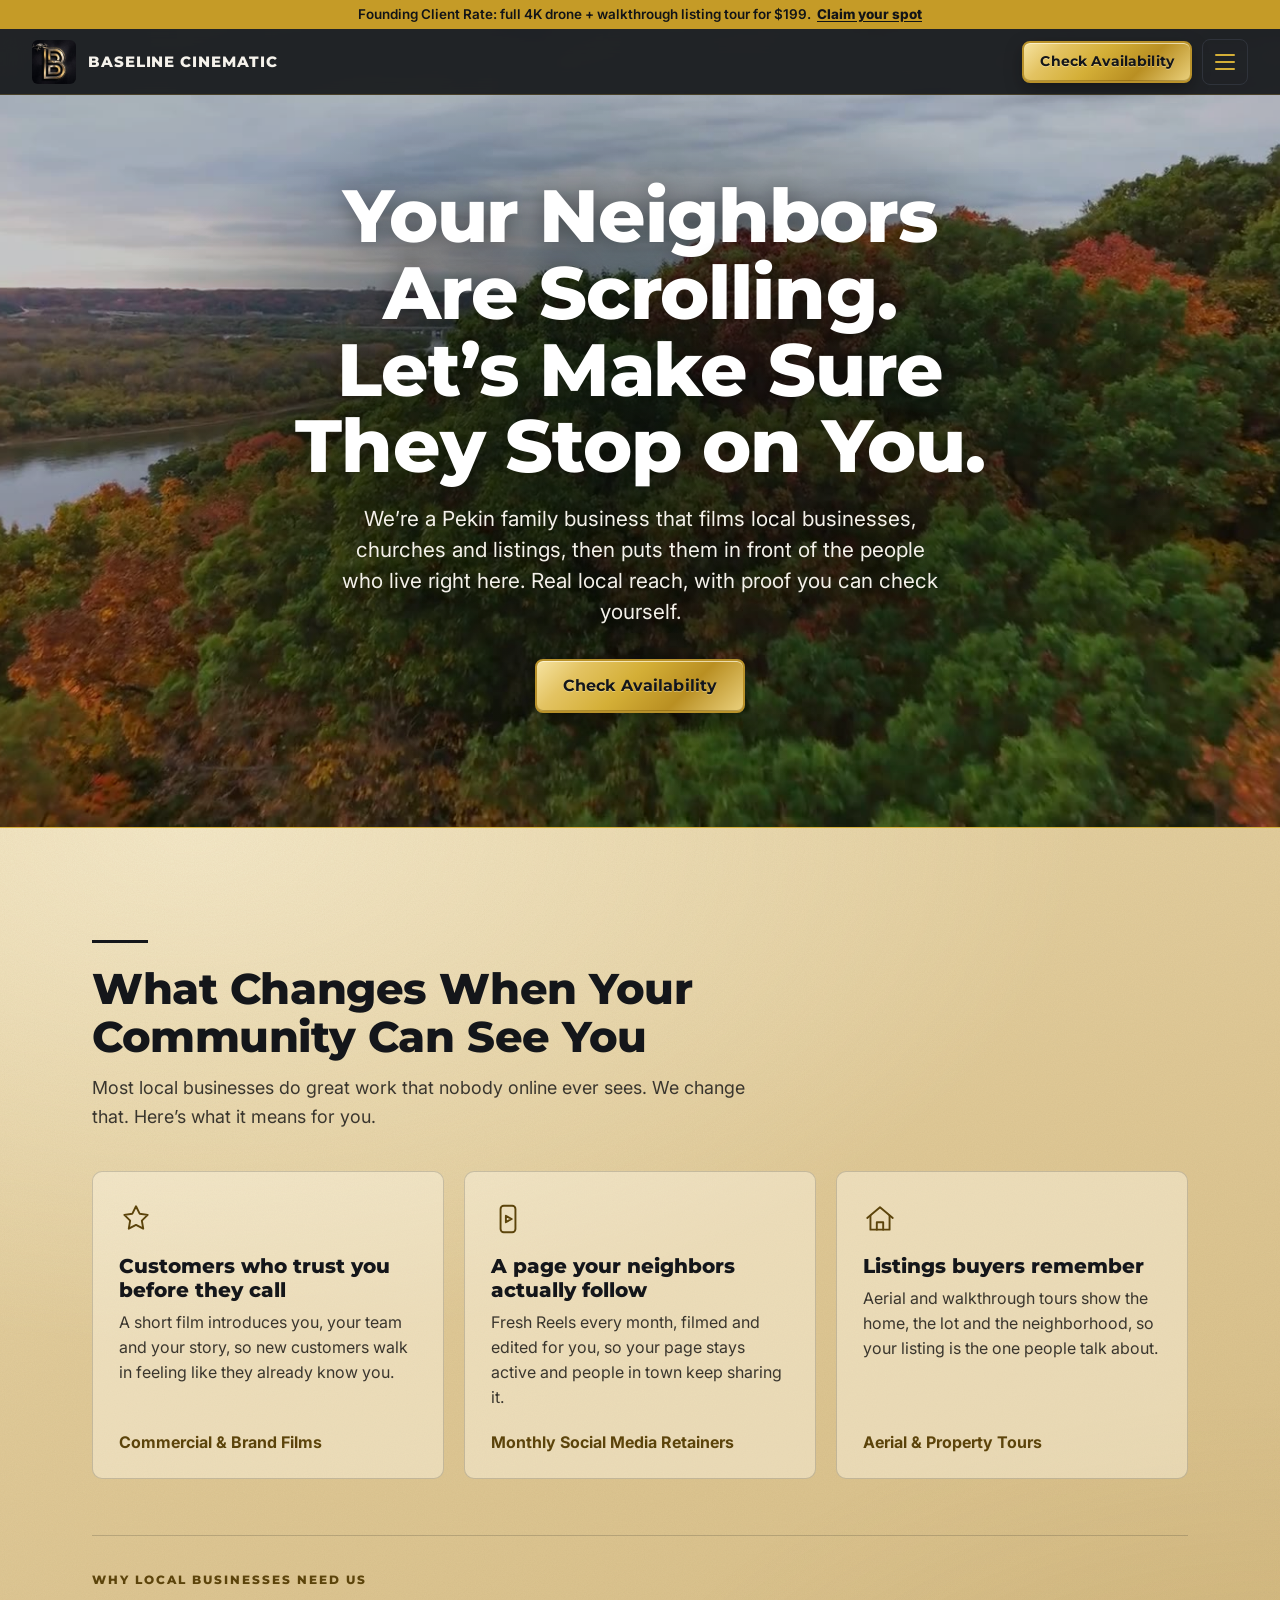
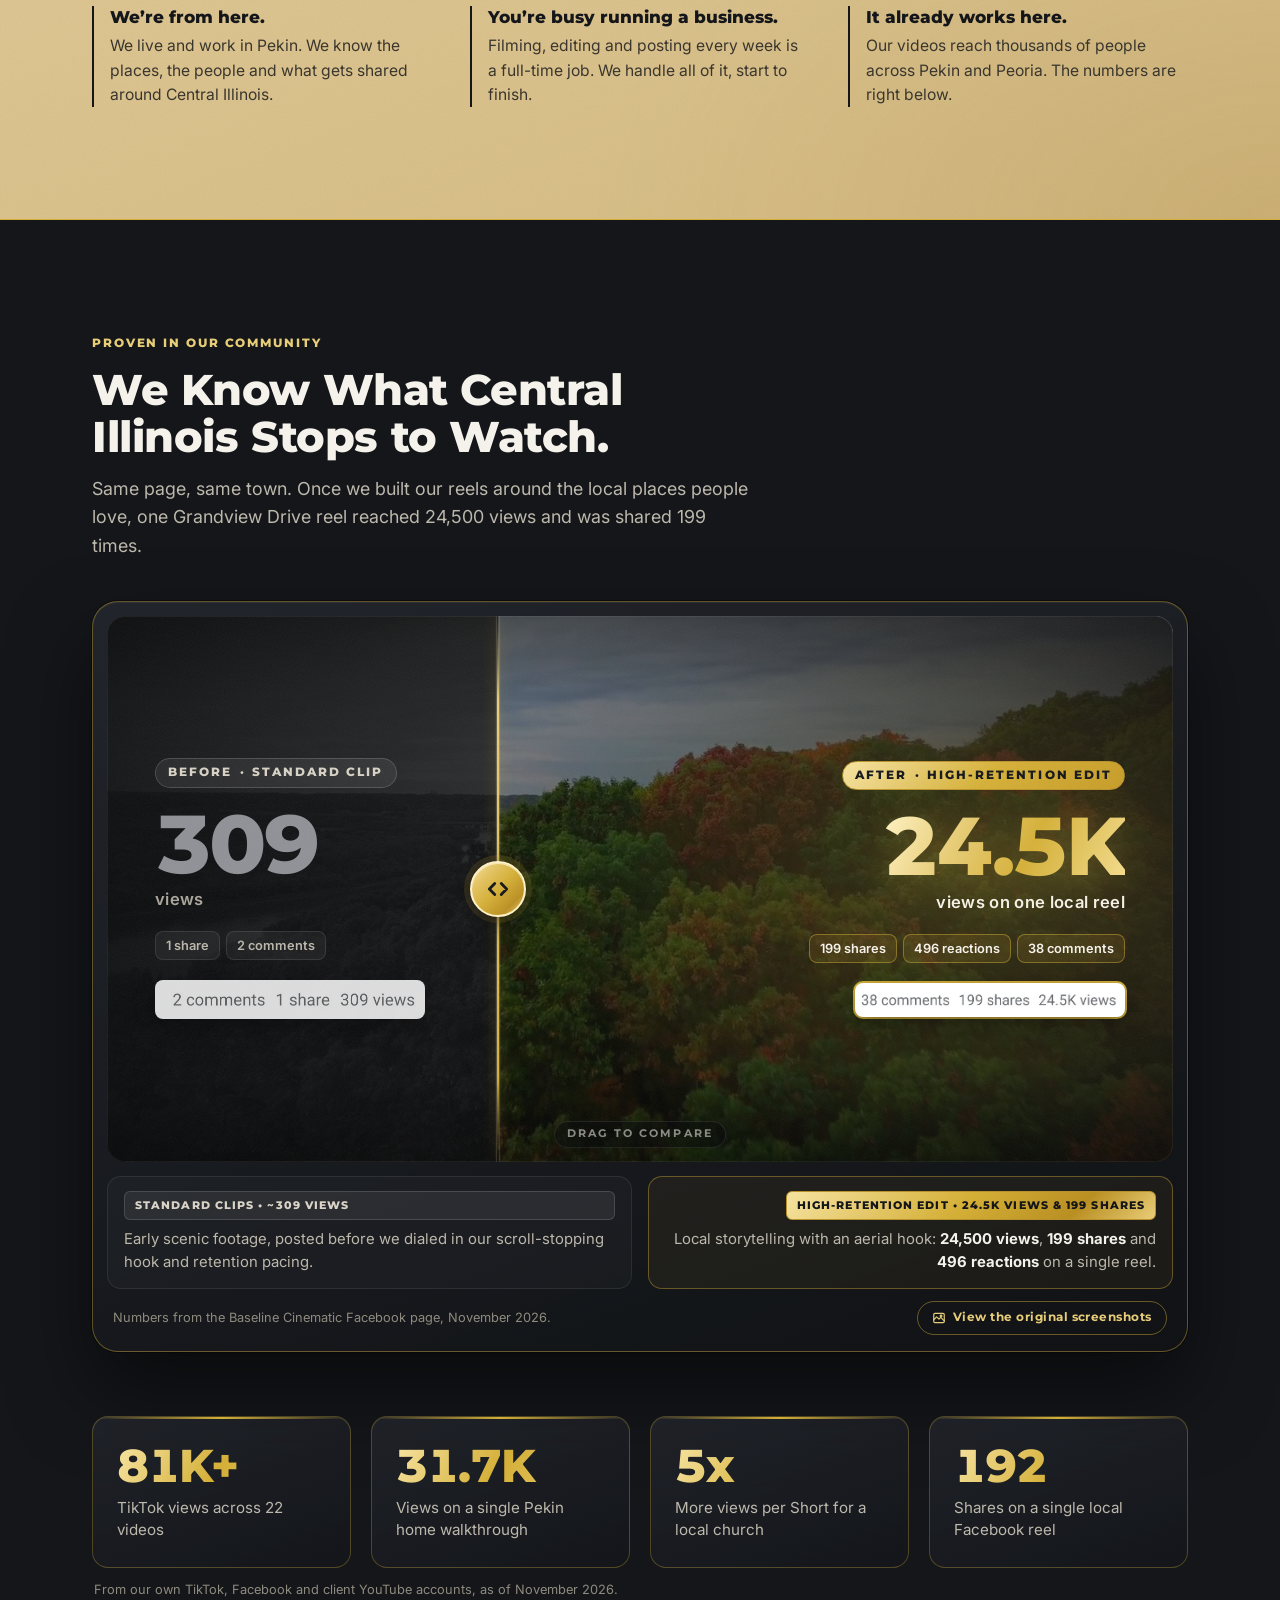
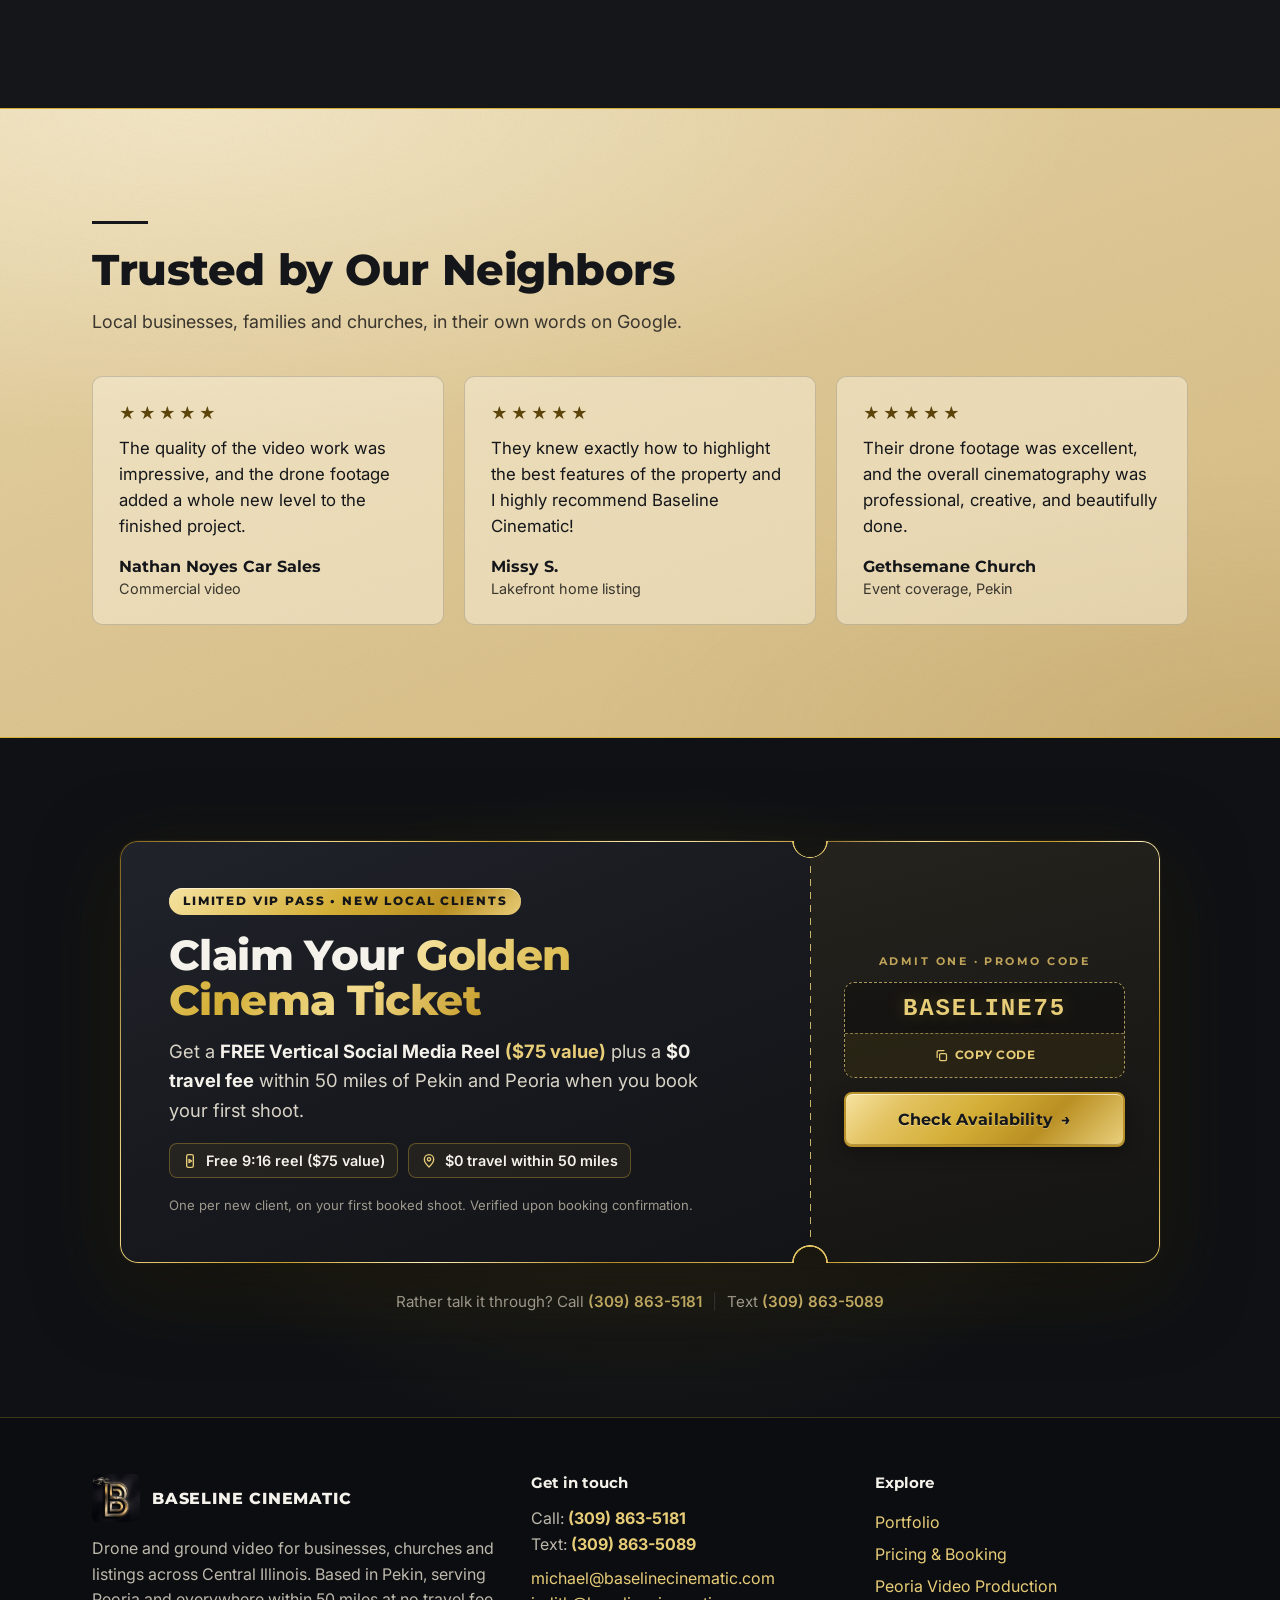
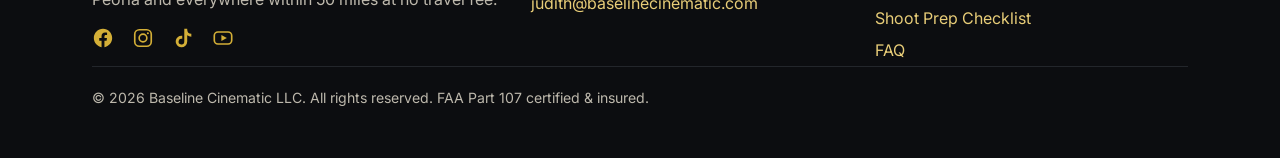
==== index.html @ 83e1f5cb "Homepage copy: community-first, benefit-led - Hero: "Your Neighbors Are Scrolling. Let's Make Sure T" ====
<!DOCTYPE html>
<html lang="en">
<head>
    <script async src="https://www.googletagmanager.com/gtag/js?id=G-1135RW1V01"></script>
    <script>
      window.dataLayer = window.dataLayer || [];
      function gtag(){dataLayer.push(arguments);}
      gtag('js', new Date());
      gtag('config', 'G-1135RW1V01');
    </script>

    <meta charset="UTF-8">
    <meta name="viewport" content="width=device-width, initial-scale=1.0">
    <title>Baseline Cinematic | Real Estate & Commercial Video in Peoria, IL</title>

    <meta name="description" content="A Pekin family-owned video company helping Central Illinois businesses, churches and realtors get seen by their own community: drone and ground video, monthly Reels and listing tours.">
    <meta name="author" content="Michael Cunningham">
    <meta name="robots" content="index, follow">
    <link rel="canonical" href="https://www.baselinecinematic.com/">

    <link rel="icon" href="favicon-gold.png" type="image/png">
    <link rel="apple-touch-icon" href="apple-touch-icon.png">

    <meta property="og:title" content="Baseline Cinematic | Real Estate & Commercial Video in Peoria, IL">
    <meta property="og:description" content="Drone and ground video for real estate listings and local businesses across Central Illinois. Listing videos from $199, delivered in 1–2 business days.">
    <meta property="og:image" content="https://www.baselinecinematic.com/share-preview.jpg">
    <meta property="og:url" content="https://www.baselinecinematic.com/">
    <meta property="og:type" content="website">

    <!-- Shared site content & launch-promo switch: values live in site-data.js,
         so changing a price, delivery time, or the promo end date only needs
         one edit there instead of touching every page. -->
    <script src="site-data.js"></script>
    <script src="promo-check.js"></script>
    <meta name="twitter:card" content="summary_large_image">

    <link rel="preconnect" href="https://fonts.googleapis.com">
    <link rel="preconnect" href="https://fonts.gstatic.com" crossorigin>
    <link href="https://fonts.googleapis.com/css2?family=Inter:wght@400;500;600;700&family=Montserrat:wght@700;800&display=swap" rel="stylesheet">

    <script type="application/ld+json">
    {
      "@context": "https://schema.org",
      "@type": [
        "ProfessionalService",
        "LocalBusiness"
      ],
      "@id": "https://www.baselinecinematic.com/#business",
      "name": "Baseline Cinematic",
      "legalName": "Baseline Cinematic LLC",
      "url": "https://www.baselinecinematic.com/",
      "mainEntityOfPage": "https://www.baselinecinematic.com/",
      "logo": "https://www.baselinecinematic.com/apple-touch-icon.png",
      "image": "https://www.baselinecinematic.com/share-preview.jpg",
      "description": "Commercial video production, real estate videography, FAA Part 107 drone cinematography, and social media content from Pekin, IL, serving Peoria, East Peoria, Morton, Washington and Tazewell County.",
      "telephone": "+1-309-863-5181",
      "email": "michael@baselinecinematic.com",
      "priceRange": "$$",
      "founder": [
        {
          "@type": "Person",
          "name": "Michael Cunningham",
          "jobTitle": "Owner"
        },
        {
          "@type": "Person",
          "name": "Judith Cunningham",
          "jobTitle": "Owner"
        }
      ],
      "address": {
        "@type": "PostalAddress",
        "addressLocality": "Pekin",
        "addressRegion": "IL",
        "addressCountry": "US"
      },
      "geo": {
        "@type": "GeoCoordinates",
        "latitude": 40.5675,
        "longitude": -89.6407
      },
      "areaServed": [
        {
          "@type": "City",
          "name": "Pekin, IL"
        },
        {
          "@type": "City",
          "name": "Peoria, IL"
        },
        {
          "@type": "City",
          "name": "East Peoria, IL"
        },
        {
          "@type": "City",
          "name": "Morton, IL"
        },
        {
          "@type": "City",
          "name": "Washington, IL"
        },
        {
          "@type": "AdministrativeArea",
          "name": "Tazewell County, IL"
        },
        {
          "@type": "GeoCircle",
          "geoMidpoint": {
            "@type": "GeoCoordinates",
            "latitude": 40.5675,
            "longitude": -89.6407
          },
          "geoRadius": "80467"
        }
      ],
      "contactPoint": [
        {
          "@type": "ContactPoint",
          "contactType": "customer service",
          "telephone": "+1-309-863-5181",
          "areaServed": "US-IL",
          "availableLanguage": "English",
          "description": "Phone calls"
        },
        {
          "@type": "ContactPoint",
          "contactType": "text messages (SMS)",
          "telephone": "+1-309-863-5089",
          "areaServed": "US-IL",
          "availableLanguage": "English",
          "description": "Texting line for quotes and shoot-day questions. Text only."
        }
      ],
      "knowsAbout": [
        "Commercial Video Production",
        "Real Estate Videography",
        "Brand Films",
        "Social Media Reels",
        "Event Videography",
        "FAA Part 107 Drone Cinematography",
        "Color Grading"
      ],
      "hasOfferCatalog": {
        "@type": "OfferCatalog",
        "name": "Video production services",
        "itemListElement": [
          {
            "@type": "Offer",
            "itemOffered": {
              "@type": "Service",
              "name": "Cinematic Property Tour"
            },
            "price": "399",
            "priceCurrency": "USD"
          },
          {
            "@type": "Offer",
            "itemOffered": {
              "@type": "Service",
              "name": "Aerial-Only Showcase"
            },
            "price": "199",
            "priceCurrency": "USD"
          },
          {
            "@type": "Offer",
            "itemOffered": {
              "@type": "Service",
              "name": "Brand Profile Film"
            },
            "priceSpecification": {
              "@type": "PriceSpecification",
              "minPrice": "850",
              "priceCurrency": "USD"
            }
          },
          {
            "@type": "Offer",
            "itemOffered": {
              "@type": "Service",
              "name": "Multi-Scene Commercial Campaign"
            },
            "priceSpecification": {
              "@type": "PriceSpecification",
              "minPrice": "1500",
              "priceCurrency": "USD"
            }
          },
          {
            "@type": "Offer",
            "itemOffered": {
              "@type": "Service",
              "name": "Event Highlight Film"
            },
            "priceSpecification": {
              "@type": "PriceSpecification",
              "minPrice": "650",
              "priceCurrency": "USD"
            }
          },
          {
            "@type": "Offer",
            "itemOffered": {
              "@type": "Service",
              "name": "Monthly Social Media Retainer"
            },
            "priceSpecification": {
              "@type": "UnitPriceSpecification",
              "minPrice": "299",
              "priceCurrency": "USD",
              "unitText": "MONTH"
            }
          }
        ]
      },
      "review": [
        {
          "@type": "Review",
          "author": {
            "@type": "Organization",
            "name": "Nathan Noyes Car Sales"
          },
          "reviewRating": {
            "@type": "Rating",
            "ratingValue": "5",
            "bestRating": "5"
          },
          "reviewBody": "We had a fantastic experience with Baseline Cinematic. The quality of the video work was impressive, and the drone footage added a whole new level to the finished project. Everything looked polished, smooth, and professionally produced. You can tell they care about the details and take pride in their work. The final result exceeded expectations, and I would absolutely recommend them to anyone needing high-quality videography or aerial footage.",
          "publisher": {
            "@type": "Organization",
            "name": "Google"
          }
        },
        {
          "@type": "Review",
          "author": {
            "@type": "Person",
            "name": "Missy S."
          },
          "reviewRating": {
            "@type": "Rating",
            "ratingValue": "5",
            "bestRating": "5"
          },
          "reviewBody": "These folks know how it’s done! They made a gorgeous video of my property, including my home and the lake that it sits on when I put it up for sale. They knew exactly how to highlight the best features of the property and I highly recommend Baseline Cinematic!",
          "publisher": {
            "@type": "Organization",
            "name": "Google"
          }
        },
        {
          "@type": "Review",
          "author": {
            "@type": "Organization",
            "name": "Gethsemane Church"
          },
          "reviewRating": {
            "@type": "Rating",
            "ratingValue": "5",
            "bestRating": "5"
          },
          "reviewBody": "Baseline Cinematic did an outstanding job for us! Their drone footage was excellent, and the overall cinematography was professional, creative, and beautifully done. They have a great eye for capturing the right angles and moments, and the finished video work really stood out. We were very impressed with the quality of their work and would gladly recommend Baseline Cinematic to anyone looking for professional video, drone footage, or cinematic production. Great work from start to finish!",
          "publisher": {
            "@type": "Organization",
            "name": "Google"
          }
        }
      ],
      "sameAs": [
        "https://www.facebook.com/profile.php?id=61591572504349",
        "https://www.instagram.com/baselinecinematic",
        "https://www.tiktok.com/@baseline.cinemati",
        "https://www.youtube.com/@BaselineCinematic"
      ]
    }
    </script>
    <link rel="stylesheet" href="site-v2.css">
    <style>
        html { scroll-behavior: smooth; }
        body { margin: 0; background: #121417; color: #f3f0e8; font-family: 'Inter', system-ui, sans-serif; -webkit-font-smoothing: antialiased; }
        *, *::before, *::after { box-sizing: border-box; }
        img { max-width: 100%; }
        #contact { scroll-margin-top: calc(var(--nav-h) - 10px); }
        @media (prefers-reduced-motion: reduce) { html { scroll-behavior: auto; } }
    </style>
</head>
<body>

    <!-- HEADER: slim promo bar, logo, Check Availability button, menu drawer (styles: site-v2.css, behavior: site-nav.js) -->
    <div class="sticky-wrapper bc-top" id="site-top">
        <div class="bc-promo">
            <span class="promo-only">Founding Client Rate: full 4K drone + walkthrough listing tour for $199.<a href="quote.html?service=real-estate-tour">Claim your spot</a></span>
            <span class="after-promo">New clients: a free vertical social reel with your first shoot.<a href="quote.html?voucher=1">Claim it</a></span>
        </div>
        <div class="bc-bar">
            <a class="bc-logo" href="index.html"><img src="share-preview.jpg" alt="" width="44" height="44"><span>BASELINE CINEMATIC</span></a>
            <div class="bc-bar-actions">
                <a class="bc-btn bc-btn-quote bc-btn-sm" href="quote.html">Check Availability</a>
                <button type="button" class="bc-burger" aria-expanded="false" aria-controls="bc-drawer" aria-label="Open menu"><span></span><span></span><span></span></button>
            </div>
        </div>
    </div>
    <div class="bc-drawer" id="bc-drawer" hidden>
        <div class="bc-drawer-backdrop" data-close></div>
        <div class="bc-drawer-panel" role="dialog" aria-modal="true" aria-label="Site menu">
            <div class="bc-drawer-head"><span>Menu</span><button type="button" class="bc-drawer-close" data-close aria-label="Close menu">×</button></div>
            <nav aria-label="Main">
                <a href="commercial.html">Commercial &amp; Brand</a>
                <a href="real-estate.html">Real Estate Media</a>
                <a href="quote.html">Pricing &amp; Booking <small>Instant quote</small></a>
                <a href="commercial.html#portfolio">Portfolio</a>
                <a href="faq.html">FAQ</a>
                <a href="about.html">About Us</a>
                <a href="peoria-video-production.html">Peoria Video Production</a>
            </nav>
            <a class="bc-btn bc-btn-quote" href="quote.html">Check Availability</a>
            <div class="bc-drawer-contact">
                Call: <a href="tel:+13098635181" data-field="business.phoneDisplay" data-href-field="business.phoneHref">(309) 863-5181</a><br>
                Text: <a href="sms:+13098635089?&amp;body=Hi%20Baseline%20Cinematic%2C%20I%27d%20like%20to%20inquire%20about%20a%20video%20shoot." data-field="business.textDisplay" data-href-field="business.textHref">(309) 863-5089</a><br>
                <a href="mailto:michael@baselinecinematic.com" data-field="business.email" data-href-field="business.emailHref">michael@baselinecinematic.com</a>
            </div>
        </div>
    </div>

    <!-- 1. HERO (cinema): bright reel, hook -->
    <header class="bc-hero s-cinema" id="top">
        <video autoplay muted loop playsinline poster="hero-poster.jpg" aria-hidden="true">
            <source src="hero-reel.mp4" type="video/mp4">
        </video>
        <div class="overlay"></div>
        <div class="bc-hero-copy">
            <h1>Your Neighbors Are Scrolling. Let&rsquo;s Make Sure They Stop on You.</h1>
            <p class="bc-hero-sub">We&rsquo;re a Pekin family business that films local businesses, churches and listings, then puts them in front of the people who live right here. Real local reach, with proof you can check yourself.</p>
            <div class="bc-hero-actions">
                <a class="bc-btn bc-btn-quote" href="quote.html">Check Availability</a>
            </div>
        </div>
    </header>

    <main>
        <!-- 2. HOW WE HELP (paper) -->
        <section class="bc-sec s-paper" id="how-we-help">
            <div class="bc-wrap">
                <hr class="bc-rule">
                <h2 class="bc-h2">What Changes When Your Community Can See You</h2>
                <p class="bc-lead">Most local businesses do great work that nobody online ever sees. We change that. Here&rsquo;s what it means for you.</p>
                <div class="bc-outcomes">
                    <a class="bc-outcome" href="commercial.html">
                        <svg viewBox="0 0 32 32" fill="none" stroke="currentColor" stroke-width="1.8" stroke-linecap="round" stroke-linejoin="round" aria-hidden="true"><path d="M16 4l3.4 7 7.6 1.1-5.5 5.4 1.3 7.6L16 21.5l-6.8 3.6 1.3-7.6L5 12.1l7.6-1.1z"/></svg>
                        <h3>Customers who trust you before they call</h3>
                        <p>A short film introduces you, your team and your story, so new customers walk in feeling like they already know you.</p>
                        <span>Commercial &amp; Brand Films</span>
                    </a>
                    <a class="bc-outcome" href="quote.html?service=retainer">
                        <svg viewBox="0 0 32 32" fill="none" stroke="currentColor" stroke-width="1.8" stroke-linecap="round" stroke-linejoin="round" aria-hidden="true"><rect x="9" y="3.5" width="14" height="25" rx="3"/><path d="M14 13l5.5 3-5.5 3z"/></svg>
                        <h3>A page your neighbors actually follow</h3>
                        <p>Fresh Reels every month, filmed and edited for you, so your page stays active and people in town keep sharing it.</p>
                        <span>Monthly Social Media Retainers</span>
                    </a>
                    <a class="bc-outcome" href="real-estate.html">
                        <svg viewBox="0 0 32 32" fill="none" stroke="currentColor" stroke-width="1.8" stroke-linecap="round" stroke-linejoin="round" aria-hidden="true"><path d="M4 15L16 5l12 10"/><path d="M7 13v13h18V13"/><path d="M13 26v-7h6v7"/></svg>
                        <h3>Listings buyers remember</h3>
                        <p>Aerial and walkthrough tours show the home, the lot and the neighborhood, so your listing is the one people talk about.</p>
                        <span>Aerial &amp; Property Tours</span>
                    </a>
                </div>
                <div class="bc-needs" aria-labelledby="needs-h">
                    <h3 class="bc-needs-title" id="needs-h">Why local businesses need us</h3>
                    <ul>
                        <li><strong>We&rsquo;re from here.</strong><span>We live and work in Pekin. We know the places, the people and what gets shared around Central Illinois.</span></li>
                        <li><strong>You&rsquo;re busy running a business.</strong><span>Filming, editing and posting every week is a full-time job. We handle all of it, start to finish.</span></li>
                        <li><strong>It already works here.</strong><span>Our videos reach thousands of people across Pekin and Peoria. The numbers are right below.</span></li>
                    </ul>
                </div>
            </div>
        </section>

        <!-- PROOF SLIDER: Baseline Cinematic Facebook reach (styles: site-v2.css section 12, behavior: proof-slider.js) -->
        <section class="bc-sec s-cinema bc-ba-sec" id="brand-reach">
            <div class="bc-wrap">
                <div class="bc-ba-head">
                    <span class="bc-ba-eyebrow">Proven in Our Community</span>
                    <h2 class="bc-h2" id="brand-reach-h">We Know What Central Illinois Stops to Watch.</h2>
                    <p class="bc-lead">Same page, same town. Once we built our reels around the local places people love, one Grandview Drive reel reached 24,500 views and was shared 199 times.</p>
                </div>
                <figure class="bc-ba-card">
                    <div class="bc-ba-stage" data-ba="facebook-reach">
                        <div class="bc-ba-layer is-before">
                            <img class="bc-ba-bg" src="hero-poster.jpg" alt="" aria-hidden="true" loading="lazy" decoding="async">
                            <div class="bc-ba-panel">
                                <span class="bc-ba-tag">Before<span class="bc-ba-more"> &middot; Standard clip</span></span>
                                <p class="bc-ba-num">309</p>
                                <p class="bc-ba-unit">views</p>
                                <ul class="bc-ba-stats"><li>1 share</li><li>2 comments</li></ul>
                                <span class="bc-ba-proof is-strip"><img src="proof-fb-before-num.jpg" alt="From the post: 2 comments, 1 share, 309 views" width="538" height="78" loading="lazy"></span>
                            </div>
                        </div>
                        <div class="bc-ba-layer is-after">
                            <img class="bc-ba-bg" src="hero-poster.jpg" alt="" aria-hidden="true" loading="lazy" decoding="async">
                            <div class="bc-ba-panel">
                                <span class="bc-ba-tag">After<span class="bc-ba-more"> &middot; High-retention edit</span></span>
                                <p class="bc-ba-num" data-count="24500">24.5K</p>
                                <p class="bc-ba-unit">views on one local reel</p>
                                <ul class="bc-ba-stats"><li>199 shares</li><li>496 reactions</li><li>38 comments</li></ul>
                                <span class="bc-ba-proof is-strip"><img src="proof-fb-after-num.jpg" alt="From the post: 38 comments, 199 shares, 24.5K views" width="621" height="77" loading="lazy"></span>
                            </div>
                        </div>
                        <div class="bc-ba-line" aria-hidden="true"></div>
                        <div class="bc-ba-knob" aria-hidden="true"><svg viewBox="0 0 24 24" fill="none" stroke="currentColor" stroke-width="2.6" stroke-linecap="round" stroke-linejoin="round"><path d="M9 7l-5 5 5 5M15 7l5 5-5 5"/></svg></div>
                        <span class="bc-ba-drag" aria-hidden="true">Drag to compare</span>
                        <input class="bc-ba-range" type="range" min="0" max="100" value="50" aria-label="Compare our Facebook reach before and after: drag or use the arrow keys">
                    </div>
                    <div class="bc-ba-legend">
                        <div class="bc-ba-side">
                            <span class="bc-ba-badge">Standard Clips &bull; ~309 Views</span>
                            <p>Early scenic footage, posted before we dialed in our scroll-stopping hook and retention pacing.</p>
                        </div>
                        <div class="bc-ba-side is-after">
                            <span class="bc-ba-badge is-gold">High-Retention Edit &bull; 24.5K Views &amp; 199 Shares</span>
                            <p>Local storytelling with an aerial hook: <strong>24,500 views</strong>, <strong>199 shares</strong> and <strong>496 reactions</strong> on a single reel.</p>
                        </div>
                    </div>
                    <figcaption class="bc-ba-source">
                        <span>Numbers from the Baseline Cinematic Facebook page, November 2026.</span>
                        <button type="button" class="bc-ba-open" data-ba-open><svg viewBox="0 0 24 24" fill="none" stroke="currentColor" stroke-width="2" stroke-linecap="round" stroke-linejoin="round" aria-hidden="true"><rect x="3" y="4" width="18" height="16" rx="2"/><path d="M3 15l5-5 4 4 3-3 6 6"/><circle cx="15.5" cy="8.5" r="1.5"/></svg>View the original screenshots</button>
                    </figcaption>
                    <template class="bc-ba-receipts" data-title="Baseline Cinematic Facebook page">
                            <figure><img src="proof-receipt-fb-before.jpg" alt="Facebook post: 2 comments, 1 share, 309 views" loading="lazy"><figcaption><strong>Before:</strong> early scenic clip, 309 views.</figcaption></figure>
                            <figure><img src="proof-receipt-fb-after.jpg" alt="Facebook post: 496 reactions, 38 comments, 199 shares, 24.5K views" loading="lazy"><figcaption><strong>After:</strong> Grandview Drive reel, 24.5K views and 199 shares.</figcaption></figure>
                    </template>
                </figure>
                <ul class="bc-kpis" aria-label="Verified results">
                    <li class="bc-kpi"><strong data-count="84000" data-suffix="K+">84K+</strong><span>TikTok views across 22 videos</span></li>
                    <li class="bc-kpi"><strong data-count="32800">32.8K</strong><span>Views on a single Pekin home walkthrough</span></li>
                    <li class="bc-kpi"><strong data-count="5" data-suffix="x">5x</strong><span>More views per Short for a local church</span></li>
                    <li class="bc-kpi"><strong data-count="199">199</strong><span>Shares on a single local Facebook reel</span></li>
                </ul>
                <p class="bc-kpis-note">From our own TikTok, Facebook and client YouTube accounts, as of November 2026.</p>
            </div>
        </section>

        <!-- 4. REVIEWS (paper) -->
        <section class="bc-sec s-paper" id="reviews">
            <div class="bc-wrap">
                <hr class="bc-rule">
                <h2 class="bc-h2">Trusted by Our Neighbors</h2>
                <p class="bc-lead">Local businesses, families and churches, in their own words on Google.</p>
                <div class="bc-reviews">
                    <figure class="bc-review">
                        <div class="bc-stars" aria-label="5 out of 5 stars">★★★★★</div>
                        <blockquote>The quality of the video work was impressive, and the drone footage added a whole new level to the finished project.</blockquote>
                        <figcaption><strong>Nathan Noyes Car Sales</strong><span>Commercial video</span></figcaption>
                    </figure>
                    <figure class="bc-review">
                        <div class="bc-stars" aria-label="5 out of 5 stars">★★★★★</div>
                        <blockquote>They knew exactly how to highlight the best features of the property and I highly recommend Baseline Cinematic!</blockquote>
                        <figcaption><strong>Missy S.</strong><span>Lakefront home listing</span></figcaption>
                    </figure>
                    <figure class="bc-review">
                        <div class="bc-stars" aria-label="5 out of 5 stars">★★★★★</div>
                        <blockquote>Their drone footage was excellent, and the overall cinematography was professional, creative, and beautifully done.</blockquote>
                        <figcaption><strong>Gethsemane Church</strong><span>Event coverage, Pekin</span></figcaption>
                    </figure>
                </div>
            </div>
        </section>

    </main>

    <!-- GOLDEN CINEMA TICKET: promo pass above the footer (styles: site-v2.css section 11, copy button: golden-ticket.js) -->
    <div class="bc-ticket-sec" id="contact" role="region" aria-labelledby="contact-title">
        <div class="bc-wrap">
            <div class="bc-ticket" data-ticket>
                <div class="bc-ticket-main">
                    <span class="bc-ticket-eyebrow">Limited VIP Pass &bull; New Local Clients</span>
                    <h2 class="bc-ticket-title" id="contact-title">Claim Your <span>Golden Cinema Ticket</span></h2>
                    <p class="bc-ticket-offer">Get a <strong>FREE Vertical Social Media Reel</strong> <em>($75 value)</em> plus a <strong>$0 travel fee</strong> within 50 miles of Pekin and Peoria when you book your first shoot.</p>
                    <ul class="bc-ticket-perks">
                        <li><svg viewBox="0 0 24 24" fill="none" stroke="currentColor" stroke-width="2" stroke-linecap="round" stroke-linejoin="round" aria-hidden="true"><rect x="7" y="2.5" width="10" height="19" rx="2.5"/><path d="M10.5 9.5l4 2.5-4 2.5z"/></svg>Free 9:16 reel ($75 value)</li>
                        <li><svg viewBox="0 0 24 24" fill="none" stroke="currentColor" stroke-width="2" stroke-linecap="round" stroke-linejoin="round" aria-hidden="true"><path d="M12 21s-7-6.2-7-11.5a7 7 0 0 1 14 0C19 14.8 12 21 12 21z"/><circle cx="12" cy="9.5" r="2.5"/></svg>$0 travel within 50 miles</li>
                    </ul>
                    <p class="bc-ticket-fine">One per new client, on your first booked shoot. Verified upon booking confirmation.</p>
                </div>
                <div class="bc-ticket-stub">
                    <span class="bc-ticket-admit">Admit One &middot; Promo Code</span>
                    <div class="bc-ticket-code">
                        <code>BASELINE75</code>
                        <button type="button" class="bc-ticket-copy" data-copy-code="BASELINE75" aria-label="Copy promo code BASELINE75"><svg viewBox="0 0 24 24" fill="none" stroke="currentColor" stroke-width="2" stroke-linecap="round" stroke-linejoin="round" aria-hidden="true"><rect x="9" y="9" width="11" height="11" rx="2"/><path d="M5 15V6a2 2 0 0 1 2-2h9"/></svg><span class="bc-ticket-copy-label">Copy Code</span></button>
                    </div>
                    <a class="bc-btn bc-btn-quote" href="quote.html?promo=BASELINE75">Check Availability <span class="bc-arrow" aria-hidden="true">&rarr;</span></a>
                    <span class="bc-ticket-status" role="status" aria-live="polite"></span>
                </div>
            </div>
            <p class="bc-ticket-after">Rather talk it through? Call <a href="tel:+13098635181" data-field="business.phoneDisplay" data-href-field="business.phoneHref">(309) 863-5181</a><span class="bc-sep" aria-hidden="true">|</span>Text <a href="sms:+13098635089?&amp;body=Hi%20Baseline%20Cinematic%2C%20I%27d%20like%20to%20claim%20my%20Golden%20Cinema%20Ticket%20(BASELINE75)." data-href-field="business.textHref">(309) 863-5089</a></p>
        </div>
    </div>

    <footer class="bc-footer">
        <div class="bc-wrap">
            <div class="bc-footer-grid">
                <div>
                    <div class="bc-footer-brand"><img src="share-preview.jpg" alt="" width="48" height="48"><strong>BASELINE CINEMATIC</strong></div>
                    <p>Drone and ground video for businesses, churches and listings across Central Illinois. Based in Pekin, serving Peoria and everywhere within 50 miles at no travel fee.</p>
                    <div class="bc-social">
                        <a href="https://www.facebook.com/profile.php?id=61591572504349" data-href-field="social.facebookHref" target="_blank" rel="noopener" aria-label="Baseline Cinematic on Facebook"><svg viewBox="0 0 24 24" fill="currentColor" aria-hidden="true"><path d="M22 12.06C22 6.53 17.52 2 12 2S2 6.53 2 12.06c0 5 3.66 9.13 8.44 9.94v-7.03H7.9v-2.91h2.54V9.85c0-2.51 1.49-3.89 3.77-3.89 1.09 0 2.24.2 2.24.2v2.46h-1.26c-1.24 0-1.63.77-1.63 1.56v1.88h2.78l-.44 2.91h-2.34V22c4.78-.81 8.44-4.94 8.44-9.94z"/></svg></a>
                        <a href="https://www.instagram.com/baselinecinematic" data-href-field="social.instagramHref" target="_blank" rel="noopener" aria-label="Baseline Cinematic on Instagram"><svg viewBox="0 0 24 24" fill="none" stroke="currentColor" stroke-width="1.8" aria-hidden="true"><rect x="3" y="3" width="18" height="18" rx="5"/><circle cx="12" cy="12" r="4.2"/><circle cx="17.3" cy="6.7" r="1.1" fill="currentColor" stroke="none"/></svg></a>
                        <a href="https://www.tiktok.com/@baseline.cinemati" data-href-field="social.tiktokHref" target="_blank" rel="noopener" aria-label="Baseline Cinematic on TikTok"><svg viewBox="0 0 24 24" fill="currentColor" aria-hidden="true"><path d="M16.6 2h-3.2v13.9a3.1 3.1 0 1 1-2.2-2.97v-3.28a6.3 6.3 0 1 0 5.4 6.25V9.1a7.9 7.9 0 0 0 4.5 1.4V7.3a4.7 4.7 0 0 1-4.5-4.7V2z"/></svg></a>
                        <a href="https://www.youtube.com/@BaselineCinematic" data-href-field="social.youtubeHref" target="_blank" rel="noopener" aria-label="Baseline Cinematic on YouTube"><svg viewBox="0 0 24 24" aria-hidden="true"><rect x="2.5" y="5.5" width="19" height="13" rx="4" fill="none" stroke="currentColor" stroke-width="1.8"/><path d="M10.2 8.7l6 3.3-6 3.3z" fill="currentColor"/></svg></a>
                    </div>
                </div>
                <div>
                    <h2>Get in touch</h2>
                    <p class="footer-phones bc-footer-phones">Call: <a href="tel:+13098635181" data-field="business.phoneDisplay" data-href-field="business.phoneHref">(309) 863-5181</a><br>Text: <a href="sms:+13098635089?&amp;body=Hi%20Baseline%20Cinematic%2C%20I%27d%20like%20to%20inquire%20about%20a%20video%20shoot." data-field="business.textDisplay" data-href-field="business.textHref">(309) 863-5089</a></p>
                    <p><a href="mailto:michael@baselinecinematic.com" data-field="business.email" data-href-field="business.emailHref">michael@baselinecinematic.com</a><br><a href="mailto:judith@baselinecinematic.com" data-field="business.emailJudith" data-href-field="business.emailJudithHref">judith@baselinecinematic.com</a></p>
                </div>
                <div>
                    <h2>Explore</h2>
                    <ul>
                        <li><a href="commercial.html#portfolio">Portfolio</a></li>
                        <li><a href="quote.html">Pricing &amp; Booking</a></li>
                        <li><a href="peoria-video-production.html">Peoria Video Production</a></li>
                        <li><a href="prep.html">Shoot Prep Checklist</a></li>
                        <li><a href="faq.html">FAQ</a></li>
                    </ul>
                </div>
            </div>
            <p class="bc-footer-legal">&copy; 2026 Baseline Cinematic LLC. All rights reserved. FAA Part 107 certified &amp; insured.</p>
        </div>
    </footer>

    <script src="site-nav.js"></script>
    <script src="site-render.js"></script>
    <script src="proof-slider.js"></script>
    <script src="golden-ticket.js"></script>
    <script src="lead-tracking.js"></script>
</body>
</html>
---- site-v2.css ----
/* Baseline Cinematic — Hybrid Cinema + Clean Editorial design system
 *
 * Charcoal Black <-> Warm Satin Champagne Gold. Sections alternate between two tones:
 *   Tone A  Smooth Charcoal Black  #14161A, #1D2026 cards, #F5F2EB text, #D4AF37 gold accents
 *           (.s-cinema, and anything not marked Tone B): hero, video, proof, forms, footer
 *   Tone B  Warm Satin Champagne Gold  #DFC896 with a fine-grain satin sheen, #14161A ink,
 *           bronze hairline borders, obsidian buttons with gold text
 *           (.s-paper / .s-paper-band; names kept from the earlier light design)
 *   A thin #D4AF37 hairline marks every change of tone.
 *   Colors are set per surface with the --bc-* variables below, so every component
 *   (cards, buttons, forms, stars) reads correctly on either tone.
 *
 * Every class here starts with bc- (components) or s- (surfaces), so this file can sit
 * on top of any page's older inline styles without clashing. Loaded by every public page.
 *
 * Contents
 *   1. Tokens
 *   2. Header: slim promo bar, logo, Check Our Dates, ☰ drawer
 *   3. Buttons
 *   4. Surfaces (cinema / paper) and section layout
 *   5. Footer
 *   6. Homepage + About components
 *   7. Starting Base Packages + Available Upgrades
 *   8. Older page sections shown on the paper surface
 *   9. Responsive + reduced motion
 */

/* ------------------------------------------------------------------ */
/* 1. Tokens                                                           */
/* ------------------------------------------------------------------ */
:root {
    --bc-cinema: #14161a;
    --bc-cinema-2: #1d2026;
    --bc-cinema-line: #2f333b;
    --bc-cinema-ink: #f5f2eb;
    --bc-cinema-mute: #bdb8ac;
    --bc-gold: #d4af37;
    --bc-gold-hover: #c19d2a;
    --bc-gold-soft: #e8cd78;
    --bc-gold-brushed: #c59b27;  /* solid gold bars and flags, with #121417 text */
    --bc-satin: #dfc896;
    --bc-satin-bg:
        url("data:image/svg+xml,%3Csvg xmlns='http://www.w3.org/2000/svg' width='160' height='160'%3E%3Cfilter id='n'%3E%3CfeTurbulence type='fractalNoise' baseFrequency='.9' numOctaves='2' stitchTiles='stitch'/%3E%3CfeColorMatrix values='0 0 0 0 .32 0 0 0 0 .24 0 0 0 0 .08 0 0 0 .09 0'/%3E%3C/filter%3E%3Crect width='100%25' height='100%25' filter='url(%23n)'/%3E%3C/svg%3E"),
        radial-gradient(120% 90% at 15% 0%, rgba(255, 248, 226, 0.55), rgba(255, 248, 226, 0) 58%),
        radial-gradient(90% 70% at 100% 100%, rgba(150, 112, 40, 0.16), rgba(150, 112, 40, 0) 60%),
        linear-gradient(160deg, #e8d6aa 0%, #dfc896 46%, #d5bb83 100%);

    /* Surface variables. Defaults are Tone A (charcoal); Tone B sections override them. */
    --bc-gold-wash: rgba(212, 175, 55, 0.12);
    --bc-paper: #14161a;         /* section background */
    --bc-paper-card: #1d2026;    /* cards */
    --bc-ink: #f5f2eb;           /* main text */
    --bc-ink-2: #bdb8ac;         /* secondary text */
    --bc-paper-line: rgba(212, 175, 55, 0.24);   /* borders */
    --bc-gold-ink: #d4af37;      /* gold text, stars and markers */
    --bc-field: #14161a;         /* form fields */
    --bc-accent: #d4af37;        /* rules, focus rings, highlighted borders */
    --bc-cta-bg: #d4af37;        /* main button */
    --bc-cta-ink: #14161a;
    --bc-cta-hover: #c19d2a;
    --bc-radius: 10px;
    --bc-wrap: 1160px;
    --nav-h: 96px;               /* measured and corrected by site-nav.js */
}

/* The new components size padding inside their width, on every page (older pages don't set this) */
.bc-top, .bc-top *, .bc-drawer, .bc-drawer *, .bc-footer, .bc-footer *, .bc-sec, .bc-sec *,
.bc-pricing, .bc-pricing *, .bc-hero, .bc-hero *, .bc-btn { box-sizing: border-box; }

/* Elements switched off with the hidden attribute stay off, even where a component sets display */
.bc-up[hidden], .bc-voucher[hidden], .bc-msg[hidden], .bc-form[hidden], .bc-drawer[hidden] { display: none !important; }

.promo-only { display: none; }
html.promo-active .promo-only { display: revert; }
html.promo-active .after-promo { display: none; }

/* ------------------------------------------------------------------ */
/* 2. Header                                                           */
/* ------------------------------------------------------------------ */
.bc-top {
    position: fixed; top: 0; left: 0; right: 0; z-index: 1000;
    font-family: 'Inter', system-ui, sans-serif;
}
.bc-promo {
    background: var(--bc-gold-brushed); color: #121417; text-align: center;
    font-size: 0.84rem; font-weight: 600; line-height: 1.3; padding: 6px 16px;
}
.bc-promo a { color: #121417; font-weight: 800; text-decoration: underline; text-underline-offset: 2px; margin-left: 6px; white-space: nowrap; }
.bc-promo a:hover { opacity: 0.75; }
.bc-bar {
    display: flex; align-items: center; justify-content: space-between; gap: 16px;
    height: 66px; padding: 0 clamp(16px, 3vw, 32px);
    background: rgba(18,20,23,0.9); backdrop-filter: blur(10px); -webkit-backdrop-filter: blur(10px);
    border-bottom: 1px solid rgba(212,175,55,0.22);
}
.bc-logo { display: flex; align-items: center; gap: 12px; text-decoration: none; color: var(--bc-cinema-ink); min-width: 0; }
.bc-logo img { height: 44px; width: 44px; object-fit: cover; border-radius: 6px; display: block; }
.bc-logo span { font: 800 0.95rem/1.1 'Montserrat', sans-serif; letter-spacing: 0.06em; white-space: nowrap; }
.bc-bar-actions { display: flex; align-items: center; gap: 10px; flex: none; }
.bc-burger {
    width: 46px; height: 46px; border-radius: 8px; border: 1px solid var(--bc-cinema-line); background: transparent;
    display: grid; place-content: center; gap: 5px; cursor: pointer; padding: 0;
}
.bc-burger span { display: block; width: 20px; height: 2px; background: var(--bc-gold); border-radius: 2px; transition: transform 0.2s ease, opacity 0.2s ease; }
.bc-burger:hover { border-color: var(--bc-gold); }
.bc-burger:focus-visible { outline: 2px solid var(--bc-gold-soft); outline-offset: 2px; }
.bc-burger[aria-expanded="true"] span:nth-child(1) { transform: translateY(7px) rotate(45deg); }
.bc-burger[aria-expanded="true"] span:nth-child(2) { opacity: 0; }
.bc-burger[aria-expanded="true"] span:nth-child(3) { transform: translateY(-7px) rotate(-45deg); }

.bc-drawer { position: fixed; inset: 0; z-index: 1100; }
.bc-drawer[hidden] { display: none; }
.bc-drawer-backdrop { position: absolute; inset: 0; background: rgba(8,9,11,0.6); opacity: 0; transition: opacity 0.22s ease; }
.bc-drawer-panel {
    position: absolute; top: 0; right: 0; bottom: 0; width: min(380px, 88vw);
    background: var(--bc-cinema); border-left: 1px solid rgba(212,175,55,0.3);
    display: flex; flex-direction: column; padding: 18px 26px 26px; overflow-y: auto;
    transform: translateX(100%); transition: transform 0.24s ease;
}
.bc-drawer.is-open .bc-drawer-backdrop { opacity: 1; }
.bc-drawer.is-open .bc-drawer-panel { transform: none; }
.bc-drawer-head { display: flex; justify-content: space-between; align-items: center; margin-bottom: 18px; }
.bc-drawer-head span { color: var(--bc-cinema-mute); font-size: 0.9rem; }
.bc-drawer-close { width: 44px; height: 44px; border-radius: 8px; border: 1px solid var(--bc-cinema-line); background: none; color: var(--bc-gold); font-size: 1.6rem; line-height: 1; cursor: pointer; }
.bc-drawer-close:focus-visible { outline: 2px solid var(--bc-gold-soft); outline-offset: 2px; }
.bc-drawer nav {
    display: flex; flex-direction: column; flex-wrap: nowrap; align-items: stretch; justify-content: flex-start;
    width: auto; padding: 0; margin: 0; position: static; background: none; border: 0;
    backdrop-filter: none; -webkit-backdrop-filter: none;   /* older pages style every <nav>; undo that here */
}
.bc-drawer nav a {
    font: 700 1.2rem/1.2 'Montserrat', sans-serif; color: var(--bc-cinema-ink); text-decoration: none;
    padding: 15px 0; border-bottom: 1px solid var(--bc-cinema-line); display: flex; justify-content: space-between; align-items: center;
}
.bc-drawer nav a:hover, .bc-drawer nav a[aria-current="page"] { color: var(--bc-gold); }
.bc-drawer nav a small { font: 500 0.8rem 'Inter', sans-serif; color: var(--bc-cinema-mute); }
.bc-drawer .bc-btn { margin-top: 24px; }
.bc-drawer-contact { margin-top: auto; padding-top: 24px; color: var(--bc-cinema-mute); font-size: 0.95rem; line-height: 1.8; }
.bc-drawer-contact a { color: var(--bc-gold-soft); text-decoration: none; font-weight: 600; }
html.bc-drawer-open, html.bc-drawer-open body { overflow: hidden; }

/* ------------------------------------------------------------------ */
/* 3. Buttons                                                          */
/* ------------------------------------------------------------------ */
.bc-btn {
    display: inline-flex; align-items: center; justify-content: center; gap: 8px;
    font: 700 1rem/1.2 'Montserrat', 'Inter', sans-serif; text-decoration: none; cursor: pointer;
    padding: 15px 26px; border-radius: 8px; border: 2px solid transparent;
    transition: background 0.18s ease, border-color 0.18s ease, color 0.18s ease, transform 0.12s ease;
}
.bc-btn:active { transform: scale(0.98); }
.bc-btn:focus-visible { outline: 2px solid var(--bc-gold-soft); outline-offset: 3px; }
/* Main button: gold on charcoal, obsidian with gold text on satin */
.bc-btn-gold { background: var(--bc-cta-bg); color: var(--bc-cta-ink); border-color: var(--bc-cta-bg); }
.bc-btn-gold:hover { background: var(--bc-cta-hover); border-color: var(--bc-cta-hover); }
.bc-btn-ghost { background: rgba(18,20,23,0.35); color: #fff; border-color: rgba(255,255,255,0.75); }
.bc-btn-ghost:hover { border-color: var(--bc-gold); color: var(--bc-gold-soft); }
.bc-btn-ink { background: var(--bc-cta-bg); color: var(--bc-cta-ink); border-color: var(--bc-cta-bg); }
.bc-btn-ink:hover { background: var(--bc-cta-hover); border-color: var(--bc-cta-hover); }
.bc-btn-line { background: transparent; color: var(--bc-ink); border-color: var(--bc-gold-ink); }
.bc-btn-line:hover { border-color: var(--bc-accent); background: var(--bc-gold-wash); }
.bc-btn-sm { padding: 10px 16px; font-size: 0.9rem; }
.bc-btn[disabled] { opacity: 0.6; cursor: progress; }
.bc-link { color: var(--bc-gold-ink); font-weight: 600; text-underline-offset: 3px; }
.s-cinema .bc-link { color: var(--bc-gold-soft); }

/* ------------------------------------------------------------------ */
/* 4. Surfaces                                                         */
/* ------------------------------------------------------------------ */
.s-cinema { background: var(--bc-cinema); color: var(--bc-cinema-ink); }
.s-paper, .s-paper-band {
    /* Tone B: Warm Satin Champagne Gold */
    --bc-paper: #dfc896;
    --bc-paper-card: rgba(255, 250, 236, 0.42);
    --bc-ink: #14161a;
    --bc-ink-2: #3a362e;
    --bc-paper-line: rgba(20, 22, 26, 0.18);
    --bc-gold-ink: #5c440b;
    --bc-gold-wash: rgba(20, 22, 26, 0.06);
    --bc-field: rgba(255, 252, 244, 0.75);
    --bc-accent: #14161a;
    --bc-cta-bg: #14161a;
    --bc-cta-ink: #dfc896;
    --bc-cta-hover: #2a2d34;
    color: var(--bc-ink);
}
.s-paper {
    background: var(--bc-satin-bg);
    /* gold hairlines where charcoal meets satin */
    box-shadow: 0 -1px 0 var(--bc-gold), 0 1px 0 var(--bc-gold);
    position: relative; z-index: 1;
}
.bc-sec { padding: clamp(64px, 9vw, 112px) 0; scroll-margin-top: var(--nav-h); font-family: 'Inter', system-ui, sans-serif; }
.bc-wrap { max-width: var(--bc-wrap); margin: 0 auto; padding: 0 clamp(18px, 4vw, 32px); }
.bc-h2 {
    font: 800 clamp(1.75rem, 3.6vw, 2.7rem)/1.1 'Montserrat', sans-serif; letter-spacing: -0.01em;
    margin: 0 0 14px; max-width: 22ch; text-wrap: balance; border: 0; padding: 0;
}
.bc-lead { font-size: clamp(1.02rem, 1.4vw, 1.15rem); line-height: 1.6; max-width: 60ch; margin: 0 0 40px; }
.s-paper .bc-lead { color: var(--bc-ink-2); }
.s-cinema .bc-lead { color: var(--bc-cinema-mute); }
.bc-center { text-align: center; }
.bc-center .bc-h2, .bc-center .bc-lead { margin-left: auto; margin-right: auto; }
.bc-rule { width: 56px; height: 3px; background: var(--bc-accent); border: 0; margin: 0 0 22px; }
.bc-center .bc-rule { margin-left: auto; margin-right: auto; }
.bc-contact-line { font-size: 0.98rem; margin: 18px 0 0; }
.s-paper .bc-contact-line { color: var(--bc-ink-2); }
.s-cinema .bc-contact-line { color: var(--bc-cinema-mute); }
.bc-contact-line a { font-weight: 700; text-decoration: none; white-space: nowrap; color: var(--bc-gold-soft); }
.s-paper .bc-contact-line a { color: var(--bc-ink); border-bottom: 1px solid var(--bc-gold-ink); }
.s-cinema .bc-contact-line a { color: var(--bc-gold-soft); }
.bc-sep { opacity: 0.45; margin: 0 8px; }

/* ------------------------------------------------------------------ */
/* 5. Footer                                                           */
/* ------------------------------------------------------------------ */
.bc-footer { text-align: left; background: #0c0d10; color: var(--bc-cinema-mute); border-top: 1px solid rgba(212,175,55,0.25); padding: 56px 0 40px; font-family: 'Inter', system-ui, sans-serif; }
.bc-footer-grid { display: grid; grid-template-columns: 1.3fr 1fr 1fr; gap: 32px; }
.bc-footer h2 { font: 700 0.95rem/1.2 'Montserrat', sans-serif; color: var(--bc-cinema-ink); margin: 0 0 14px; border: 0; padding: 0; }
.bc-footer p { margin: 0 0 8px; line-height: 1.6; }
.bc-footer a { color: var(--bc-gold-soft); text-decoration: none; }
.bc-footer a:hover { color: #fff; }
.bc-footer ul { list-style: none; margin: 0; padding: 0; line-height: 2; }
.bc-footer-brand { display: flex; align-items: center; gap: 12px; margin-bottom: 14px; }
.bc-footer-brand img { width: 48px; height: 48px; object-fit: cover; border-radius: 6px; }
.bc-footer-brand strong { font: 800 1rem/1.2 'Montserrat', sans-serif; color: var(--bc-cinema-ink); letter-spacing: 0.05em; }
.bc-footer-phones a { font-weight: 700; white-space: nowrap; }
.bc-social { display: flex; gap: 18px; margin-top: 14px; }
.bc-social a { color: var(--bc-gold); display: inline-flex; }
.bc-social svg { width: 22px; height: 22px; }
.bc-footer-legal { border-top: 1px solid #23262b; margin-top: 36px; padding-top: 20px; font-size: 0.88rem; }

/* ------------------------------------------------------------------ */
/* 6. Homepage + About components                                      */
/* ------------------------------------------------------------------ */
/* Hero: bright video, soft backdrop behind the headline only */
.bc-hero {
    position: relative; min-height: min(92vh, 860px); display: grid; place-items: center; overflow: hidden;
    padding: calc(var(--nav-h) + 40px) 20px 72px; background: var(--bc-cinema) url('hero-poster.jpg') center / cover no-repeat;
}
.bc-hero video { position: absolute; inset: 0; width: 100%; height: 100%; object-fit: cover; }
.bc-hero .overlay { position: absolute; inset: 0; background: rgba(0, 0, 0, 0.22); }
.bc-hero-copy { position: relative; z-index: 1; text-align: center; max-width: 900px; color: #fff; padding: 36px 28px; }
.bc-hero-copy::before {
    content: ""; position: absolute; inset: -10% -14%; z-index: -1; pointer-events: none;
    background: radial-gradient(closest-side, rgba(10,11,13,0.62), rgba(10,11,13,0.34) 55%, rgba(10,11,13,0) 100%);
}
.bc-hero h1 {
    font: 800 clamp(2.3rem, 6vw, 4.6rem)/1.04 'Montserrat', sans-serif; letter-spacing: -0.015em; margin: 0 0 18px;
    text-wrap: balance; text-shadow: 0 2px 24px rgba(0,0,0,0.45);
}
.bc-hero-sub { font-size: clamp(1.05rem, 1.8vw, 1.3rem); line-height: 1.5; margin: 0 auto 32px; max-width: 46ch; color: #f4f1ea; text-shadow: 0 1px 14px rgba(0,0,0,0.5); }
.bc-hero-actions { display: flex; flex-wrap: wrap; gap: 12px; justify-content: center; }

/* Outcome cards */
.bc-outcomes { display: grid; grid-template-columns: repeat(3, minmax(0, 1fr)); gap: 20px; }
.bc-outcome {
    background: var(--bc-paper-card); border: 1px solid var(--bc-paper-line); border-radius: var(--bc-radius);
    padding: 30px 26px 26px; display: flex; flex-direction: column; text-decoration: none; color: var(--bc-ink);
    transition: border-color 0.18s ease, box-shadow 0.18s ease;
}
.bc-outcome:hover { border-color: var(--bc-accent); box-shadow: 0 14px 32px rgba(0,0,0,0.35); }
.bc-outcome:focus-visible { outline: 2px solid var(--bc-gold); outline-offset: 3px; }
.bc-outcome svg { width: 34px; height: 34px; color: var(--bc-gold-ink); margin-bottom: 18px; }
.bc-outcome h3 { font: 800 1.25rem/1.2 'Montserrat', sans-serif; margin: 0 0 8px; }
.bc-outcome p { margin: 0 0 22px; color: var(--bc-ink-2); line-height: 1.55; }
.bc-outcome span { margin-top: auto; font-weight: 700; color: var(--bc-gold-ink); }
/* Four benefit cards (not links): two per row, gold top edge */
.bc-outcomes.is-4 { grid-template-columns: repeat(2, minmax(0, 1fr)); }
div.bc-outcome { border-top: 4px solid var(--bc-accent); }
div.bc-outcome:hover { border-color: var(--bc-paper-line); border-top-color: var(--bc-accent); box-shadow: none; }
div.bc-outcome p:last-child { margin-bottom: 0; }

/* Before / after slider */
.bc-compare { position: relative; aspect-ratio: 16 / 9; border-radius: var(--bc-radius); overflow: hidden; --pos: 50%; border: 1px solid var(--bc-cinema-line); background: #000; }
.bc-compare img { position: absolute; inset: 0; width: 100%; height: 100%; object-fit: cover; display: block; }
.bc-compare .bc-before { clip-path: inset(0 calc(100% - var(--pos)) 0 0); }
.bc-compare-line { position: absolute; top: 0; bottom: 0; left: var(--pos); width: 2px; margin-left: -1px; background: var(--bc-gold); pointer-events: none; }
.bc-compare-knob {
    position: absolute; top: 50%; left: var(--pos); width: 46px; height: 46px; margin: -23px 0 0 -23px; border-radius: 50%;
    background: var(--bc-gold); color: #121417; display: grid; place-items: center; font-size: 1.2rem; font-weight: 800; pointer-events: none;
    box-shadow: 0 4px 18px rgba(0,0,0,0.45);
}
.bc-compare input { position: absolute; inset: 0; width: 100%; height: 100%; opacity: 0; cursor: ew-resize; margin: 0; }
.bc-compare input:focus-visible ~ .bc-compare-knob { outline: 3px solid #fff; outline-offset: 3px; }
.bc-compare-label { position: absolute; bottom: 14px; padding: 6px 12px; border-radius: 20px; font-size: 0.85rem; font-weight: 700; pointer-events: none; }
.bc-compare-label.is-l { left: 14px; background: rgba(18,20,23,0.8); color: #eee; }
.bc-compare-label.is-r { right: 14px; background: var(--bc-gold); color: #121417; }
.bc-compare-foot { display: flex; flex-wrap: wrap; align-items: center; justify-content: space-between; gap: 16px 24px; margin-top: 26px; }
.bc-compare-foot p { margin: 0; color: var(--bc-cinema-mute); max-width: 56ch; }

/* Featured work */
.bc-work { display: grid; grid-template-columns: repeat(2, minmax(0, 1fr)); gap: 28px 24px; }
.bc-work-item:first-child { grid-column: 1 / -1; }
.bc-work-item h3 { font: 700 1.1rem/1.3 'Montserrat', sans-serif; margin: 14px 0 4px; }
.bc-work-item p { margin: 0; color: var(--bc-cinema-mute); }
.bc-yt { position: relative; display: block; width: 100%; aspect-ratio: 16 / 9; border-radius: var(--bc-radius); overflow: hidden; background: #000 center / cover no-repeat; border: 1px solid var(--bc-cinema-line); cursor: pointer; padding: 0; }
.bc-yt::after { content: ""; position: absolute; inset: 0; background: linear-gradient(0deg, rgba(0,0,0,0.35), rgba(0,0,0,0) 45%); }
.bc-yt-play {
    position: absolute; z-index: 1; left: 50%; top: 50%; width: 68px; height: 68px; margin: -34px 0 0 -34px; border-radius: 50%;
    background: rgba(212,175,55,0.95); display: grid; place-items: center; transition: transform 0.18s ease;
}
.bc-yt-play svg { width: 26px; height: 26px; margin-left: 4px; color: #121417; }
.bc-yt:hover .bc-yt-play { transform: scale(1.07); }
.bc-yt:focus-visible { outline: 3px solid var(--bc-gold-soft); outline-offset: 3px; }
.bc-yt iframe { position: absolute; inset: 0; width: 100%; height: 100%; border: 0; z-index: 2; }

/* Reviews */
.bc-reviews { display: grid; grid-template-columns: repeat(3, minmax(0, 1fr)); gap: 20px; }
.bc-review { margin: 0; background: var(--bc-paper-card); border: 1px solid var(--bc-paper-line); border-radius: var(--bc-radius); padding: 26px; display: flex; flex-direction: column; }
.bc-stars { color: var(--bc-gold-ink); letter-spacing: 3px; font-size: 1rem; margin-bottom: 12px; }
.bc-review blockquote { margin: 0 0 18px; font-size: 1.05rem; line-height: 1.55; color: var(--bc-ink); }
.bc-review figcaption { margin-top: auto; }
.bc-review figcaption strong { display: block; font: 700 1rem/1.3 'Montserrat', sans-serif; }
.bc-review figcaption span { color: var(--bc-ink-2); font-size: 0.9rem; }
/* One featured review on a cinema section */
.bc-quote { margin: clamp(40px, 6vw, 72px) auto 0; max-width: 820px; text-align: center; padding-top: clamp(32px, 5vw, 56px); border-top: 1px solid var(--bc-cinema-line); }
.bc-quote blockquote { margin: 0 0 18px; font: 600 clamp(1.2rem, 2.4vw, 1.7rem)/1.45 'Inter', sans-serif; color: var(--bc-cinema-ink); text-wrap: balance; }
.bc-quote figcaption strong { display: block; font: 700 1.05rem/1.3 'Montserrat', sans-serif; color: var(--bc-gold-soft); }
.bc-quote figcaption span { color: var(--bc-cinema-mute); font-size: 0.9rem; }

/* Booking form */
.bc-book { display: grid; grid-template-columns: minmax(0, 0.85fr) minmax(0, 1.15fr); gap: clamp(28px, 5vw, 64px); align-items: start; }
.bc-book-aside p { color: var(--bc-ink-2); line-height: 1.6; margin: 0 0 14px; }
.bc-form { background: var(--bc-paper-card); border: 1px solid var(--bc-paper-line); border-radius: 14px; padding: clamp(22px, 3vw, 34px); box-shadow: 0 20px 50px rgba(0,0,0,0.3); }
.bc-form fieldset { border: 0; padding: 0; margin: 0 0 20px; min-width: 0; }
.bc-form legend, .bc-form label { font-weight: 600; font-size: 0.92rem; color: var(--bc-ink); }
.bc-form legend { margin-bottom: 10px; padding: 0; }
.bc-types { display: flex; flex-wrap: wrap; gap: 8px; }
.bc-types label { position: relative; cursor: pointer; }
.bc-types input { position: absolute; opacity: 0; pointer-events: none; }
.bc-types span { display: block; padding: 10px 15px; border-radius: 30px; border: 1.5px solid var(--bc-paper-line); background: var(--bc-field); color: var(--bc-ink); font-weight: 500; font-size: 0.93rem; transition: border-color 0.15s ease, background 0.15s ease; }
.bc-types label:hover span { border-color: var(--bc-gold); }
.bc-types input:checked + span { background: var(--bc-cta-bg); border-color: var(--bc-cta-bg); color: var(--bc-cta-ink); }
.bc-types input:focus-visible + span { outline: 2px solid var(--bc-gold); outline-offset: 2px; }
.bc-fields { display: grid; grid-template-columns: 1fr 1fr; gap: 14px 16px; }
.bc-field { display: flex; flex-direction: column; gap: 6px; min-width: 0; }
.bc-field.is-full { grid-column: 1 / -1; }
.bc-field small { font-weight: 400; color: var(--bc-ink-2); }
.bc-field input, .bc-field textarea, .bc-field select {
    width: 100%; padding: 13px 14px; border: 1.5px solid var(--bc-paper-line); border-radius: 8px; background: var(--bc-field); color: var(--bc-ink); color-scheme: dark; font: inherit; font-size: 1rem;
}
.bc-field textarea { min-height: 96px; resize: vertical; }
.bc-field input:focus, .bc-field textarea:focus, .bc-field select:focus { outline: none; border-color: var(--bc-accent); box-shadow: 0 0 0 3px rgba(212,175,55,0.3); }
.bc-voucher { display: grid; grid-template-columns: 22px minmax(0, 1fr); gap: 12px; align-items: start; margin: 20px 0 0; padding: 16px; border: 1.5px dashed var(--bc-gold-ink); border-radius: 10px; background: var(--bc-gold-wash); cursor: pointer; }
.bc-voucher input { width: 20px; height: 20px; margin: 2px 0 0; accent-color: var(--bc-gold); }
.bc-voucher strong { display: block; font-size: 0.97rem; }
.bc-voucher span { display: block; font-size: 0.86rem; color: var(--bc-ink-2); margin-top: 3px; font-weight: 400; }
.bc-form-actions { margin-top: 22px; }
.bc-form-actions .bc-btn { width: 100%; }
.bc-form-note { font-size: 0.88rem; color: var(--bc-ink-2); margin: 12px 0 0; text-align: center; }
.bc-msg { border-radius: 10px; padding: 14px 16px; margin: 16px 0 0; font-size: 0.96rem; line-height: 1.5; }
.bc-msg[hidden] { display: none; }
.bc-msg.is-error { background: rgba(200, 86, 75, 0.14); border: 1px solid #a8483f; color: #ffd9d4; }
.bc-msg.is-ok { background: var(--bc-paper-card); border: 1.5px solid var(--bc-accent); }
.bc-msg.is-ok h3 { font: 800 1.35rem/1.2 'Montserrat', sans-serif; margin: 0 0 6px; }
.bc-msg.is-ok p { margin: 0 0 8px; color: var(--bc-ink-2); }
.bc-msg a { color: var(--bc-gold-ink); font-weight: 700; }

/* About */
.bc-page-head { padding: calc(var(--nav-h) + 56px) 0 56px; }
.bc-page-head h1 { font: 800 clamp(2.1rem, 5vw, 3.6rem)/1.06 'Montserrat', sans-serif; margin: 0 0 12px; letter-spacing: -0.01em; max-width: 18ch; }
.bc-page-head p { color: var(--bc-cinema-mute); font-size: 1.12rem; margin: 0; max-width: 54ch; }
/* Editorial page header on paper (no video) */
.bc-page-head.s-paper { padding-bottom: 44px; }
.bc-page-head.s-paper h1 { max-width: 16ch; }
.bc-page-head.s-paper p { color: var(--bc-ink-2); font-size: clamp(1.1rem, 1.7vw, 1.3rem); line-height: 1.5; max-width: 50ch; }
.bc-sr { position: absolute; width: 1px; height: 1px; overflow: hidden; clip: rect(0 0 0 0); white-space: nowrap; }

/* Proof ledger: who / the number / how to check it */
.bc-proof { border-top: 2px solid var(--bc-gold); margin-top: 28px; }
.bc-proof-row { display: grid; grid-template-columns: minmax(0, 0.8fr) minmax(0, 1.15fr) minmax(0, 1.25fr); gap: 20px 40px; padding: 34px 0; border-bottom: 1px solid var(--bc-paper-line); align-items: start; }
.bc-proof-who h3 { font: 800 1.25rem/1.2 'Montserrat', sans-serif; margin: 0 0 4px; }
.bc-proof-who p { margin: 0; color: var(--bc-ink-2); }
.bc-proof-num { font: 800 clamp(2rem, 4vw, 2.9rem)/1 'Montserrat', sans-serif; letter-spacing: -0.01em; margin: 0; font-variant-numeric: tabular-nums; white-space: nowrap; }
.bc-proof-num span[aria-hidden] { color: var(--bc-gold); }
.bc-proof-unit { margin: 6px 0 12px; font-weight: 700; color: var(--bc-gold-ink); }
.bc-proof-fact p:last-child { margin: 0; color: var(--bc-ink-2); line-height: 1.55; }
.bc-proof-verify { margin: 0; padding: 16px 18px 16px 22px; border-left: 3px solid var(--bc-gold); background: var(--bc-gold-wash); border-radius: 0 10px 10px 0; }
.bc-proof-verify blockquote { margin: 0 0 10px; line-height: 1.55; color: var(--bc-ink); }
.bc-proof-verify figcaption { color: var(--bc-ink-2); font-size: 0.9rem; font-weight: 600; }
.bc-proof-verify p { margin: 0 0 14px; color: var(--bc-ink); line-height: 1.55; }
.bc-proof-verify .bc-stars { margin-bottom: 8px; }

/* Numbered pillars */
.bc-pillars { list-style: none; counter-reset: pillar; margin: 28px 0 0; padding: 0; display: grid; grid-template-columns: repeat(3, minmax(0, 1fr)); gap: 36px; }
.bc-pillars li { counter-increment: pillar; border-top: 2px solid var(--bc-accent); padding-top: 18px; }
.bc-pillars li::before { content: counter(pillar); display: block; font: 800 2.2rem/1 'Montserrat', sans-serif; color: var(--bc-gold-ink); margin-bottom: 14px; }
.bc-pillars h3 { font: 800 1.2rem/1.25 'Montserrat', sans-serif; margin: 0 0 10px; }
.bc-pillars p { margin: 0; color: var(--bc-ink-2); line-height: 1.6; }
.bc-why { display: grid; grid-template-columns: minmax(0, 1.2fr) minmax(0, 1fr); gap: clamp(28px, 5vw, 64px); align-items: center; }
.bc-why-text p { font-size: clamp(1.08rem, 1.5vw, 1.22rem); line-height: 1.65; margin: 0 0 16px; max-width: 58ch; }
.bc-why figure { margin: 0; }
.bc-why img { width: 100%; height: auto; border-radius: 12px; display: block; aspect-ratio: 4 / 5; object-fit: cover; }
.bc-why figcaption { color: var(--bc-ink-2); font-size: 0.9rem; margin-top: 10px; }
.bc-team { display: grid; grid-template-columns: repeat(2, minmax(0, 1fr)); gap: 20px; }
.bc-member { background: var(--bc-paper-card); border: 1px solid var(--bc-paper-line); border-top: 4px solid var(--bc-gold); border-radius: var(--bc-radius); padding: 28px; }
.bc-member h3 { font: 800 1.35rem/1.2 'Montserrat', sans-serif; margin: 0 0 4px; }
.bc-member .bc-role { color: var(--bc-gold-ink); font-weight: 700; margin: 0 0 18px; }
.bc-member ul { margin: 0; padding: 0; list-style: none; }
.bc-member li { position: relative; padding: 0 0 10px 22px; color: var(--bc-ink-2); line-height: 1.5; }
.bc-member li::before { content: ""; position: absolute; left: 2px; top: 0.6em; width: 9px; height: 9px; border-radius: 50%; background: var(--bc-gold); }
.bc-family { display: grid; grid-template-columns: minmax(0, 1fr) minmax(0, 1.1fr); gap: clamp(24px, 4vw, 48px); align-items: center; }
.bc-family p { color: var(--bc-ink-2); font-size: 1.08rem; line-height: 1.6; margin: 0 0 24px; max-width: 46ch; }

/* ------------------------------------------------------------------ */
/* 7. Starting Base Packages + Available Upgrades                      */
/* ------------------------------------------------------------------ */
.bc-packages { display: grid; grid-template-columns: repeat(auto-fit, minmax(240px, 1fr)); gap: 18px; margin-bottom: 56px; }
.bc-pkg { position: relative; background: var(--bc-paper-card); border: 1.5px solid var(--bc-paper-line); border-radius: 12px; padding: 26px 24px 22px; display: flex; flex-direction: column; }
.bc-pkg.is-entry { border-color: var(--bc-accent); box-shadow: 0 16px 40px rgba(0,0,0,0.14); }
.bc-pkg-flag { position: absolute; top: -12px; left: 22px; background: var(--bc-cta-bg); color: var(--bc-cta-ink); font: 700 0.78rem/1 'Inter', sans-serif; padding: 6px 10px; border-radius: 20px; }
.bc-pkg h3, .bc-pkg h4 { font: 800 1.2rem/1.25 'Montserrat', sans-serif; margin: 0 0 6px; }
.bc-pkg-flag.is-quiet { background: transparent; color: var(--bc-ink); border: 1px solid var(--bc-ink); }
.bc-h3 { font: 800 1.35rem/1.2 'Montserrat', sans-serif; margin: 0 0 6px; scroll-margin-top: calc(var(--nav-h) + 20px); }
.bc-group-note { color: var(--bc-ink-2); margin: 0 0 26px; max-width: 60ch; line-height: 1.55; }
.bc-pkg-price { font: 800 2rem/1.1 'Montserrat', sans-serif; margin: 6px 0 4px; color: var(--bc-ink); }
.bc-pkg-price small { font: 500 0.9rem 'Inter', sans-serif; color: var(--bc-ink-2); }
.bc-pkg-price s { font-size: 1.1rem; color: #8a877f; margin-right: 6px; font-weight: 600; }
.bc-pkg p { color: var(--bc-ink-2); margin: 0 0 14px; line-height: 1.5; }
.bc-pkg ul { list-style: none; margin: 0 0 20px; padding: 0; }
.bc-pkg li { position: relative; padding: 0 0 7px 20px; font-size: 0.95rem; color: var(--bc-ink); }
.bc-pkg li::before { content: ""; position: absolute; left: 2px; top: 0.62em; width: 8px; height: 2px; background: var(--bc-gold); }
.bc-pkg .bc-btn { margin-top: auto; }
.bc-pkg-pick { margin-top: auto; display: flex; align-items: center; gap: 10px; font-weight: 600; cursor: pointer; padding-top: 4px; }
.bc-pkg-pick input { width: 20px; height: 20px; accent-color: var(--bc-gold); margin: 0; }

.bc-upgrades { display: grid; grid-template-columns: minmax(0, 1.4fr) minmax(280px, 0.9fr); gap: 28px; align-items: start; }
.bc-up-list { background: var(--bc-paper-card); border: 1px solid var(--bc-paper-line); border-radius: 12px; overflow: hidden; }
.bc-up { display: grid; grid-template-columns: 24px minmax(0, 1fr) auto; gap: 14px; align-items: center; padding: 16px 20px; border-top: 1px solid var(--bc-paper-line); cursor: pointer; }
.bc-up:first-child { border-top: 0; }
.bc-up:hover { background: var(--bc-gold-wash); }
/* Price list without checkboxes (choices are made in quote.html) */
.bc-up-list.is-static .bc-up { grid-template-columns: minmax(0, 1fr) auto; cursor: default; }
.bc-up-list.is-static .bc-up:hover { background: none; }
.bc-up input { width: 20px; height: 20px; margin: 0; accent-color: var(--bc-gold); }
.bc-up strong { display: block; font-weight: 700; }
.bc-up span { display: block; color: var(--bc-ink-2); font-size: 0.9rem; margin-top: 2px; }
.bc-up b { font-variant-numeric: tabular-nums; white-space: nowrap; color: var(--bc-gold-ink); }
.bc-estimate { position: sticky; top: calc(var(--nav-h) + 20px); background: var(--bc-cinema); color: var(--bc-cinema-ink); border-radius: 12px; padding: 24px; }
.bc-estimate h3 { font: 700 1rem/1.2 'Montserrat', sans-serif; margin: 0 0 14px; color: var(--bc-gold-soft); }
.bc-estimate-base { display: block; font-size: 0.84rem; color: var(--bc-cinema-mute); margin: 0 0 6px; }
.bc-estimate select { width: 100%; padding: 11px 12px; margin: 0 0 14px; border-radius: 8px; border: 1.5px solid var(--bc-cinema-line); background: var(--bc-cinema-2); color: var(--bc-cinema-ink); font: inherit; font-size: 0.95rem; color-scheme: dark; }
.bc-estimate select:focus { outline: none; border-color: var(--bc-gold); box-shadow: 0 0 0 3px rgba(212,175,55,0.25); }
.bc-up-note { color: var(--bc-ink-2); font-size: 0.93rem; line-height: 1.5; margin: 14px 2px 0; }
.bc-packages + .bc-h3 { margin-top: 8px; }

/* Collapsed questions on a paper surface */
.bc-faq { margin-top: 40px; }
.bc-faq details { border-bottom: 1px solid var(--bc-paper-line); }
.bc-faq details:first-of-type { border-top: 1px solid var(--bc-paper-line); margin-top: 12px; }
.bc-faq summary { list-style: none; cursor: pointer; position: relative; padding: 15px 34px 15px 0; font-weight: 600; line-height: 1.4; }
.bc-faq summary::-webkit-details-marker { display: none; }
.bc-faq summary::after { content: ""; position: absolute; right: 6px; top: 50%; width: 9px; height: 9px; margin-top: -7px; border-right: 2px solid var(--bc-gold-ink); border-bottom: 2px solid var(--bc-gold-ink); transform: rotate(45deg); transition: transform 0.2s ease; }
.bc-faq details[open] summary::after { transform: rotate(-135deg); margin-top: -2px; }
.bc-faq summary:focus-visible { outline: 2px solid var(--bc-gold); outline-offset: 2px; }
.bc-faq details p { margin: 0 0 16px; color: var(--bc-ink-2); line-height: 1.6; }
.bc-faq details a { color: var(--bc-gold-ink); font-weight: 600; }
.bc-faq-more { margin: 16px 0 0; }
.bc-estimate ul { list-style: none; margin: 0 0 12px; padding: 0; font-size: 0.94rem; }
.bc-estimate li { display: flex; justify-content: space-between; gap: 12px; padding: 5px 0; border-bottom: 1px solid var(--bc-cinema-line); }
.bc-estimate li span:last-child { font-variant-numeric: tabular-nums; white-space: nowrap; }
.bc-estimate-total { display: flex; justify-content: space-between; align-items: baseline; margin: 10px 0 18px; }
.bc-estimate-total span { color: var(--bc-cinema-mute); }
.bc-estimate-total strong { font: 800 2rem/1 'Montserrat', sans-serif; color: var(--bc-gold); }
.bc-estimate .bc-btn { width: 100%; }
.bc-estimate p { color: var(--bc-cinema-mute); font-size: 0.86rem; margin: 12px 0 0; }

/* ------------------------------------------------------------------ */
/* 8. Older page sections on the paper surface (service pages, FAQ)    */
/*    The class goes on an existing <section>; the shadow paints the     */
/*    warm-white band edge to edge without changing the page's markup.   */
/* ------------------------------------------------------------------ */
section.s-paper-band {
    color: var(--bc-ink);
    /* the satin runs edge to edge past the page's centered column */
    border-image: linear-gradient(180deg, #d4af37 0, #d4af37 1px, #e6d3a5 1px, #dfc896 45%, #d5bb83 calc(100% - 1px), #d4af37 calc(100% - 1px)) fill 0 / / 0 100vmax;
}
section.s-paper-band .btn { background: var(--bc-cta-bg); color: var(--bc-cta-ink); border-color: var(--bc-cta-bg); }
section.s-paper-band details, section.s-paper-band .faq-item { background: var(--bc-paper-card); border-color: var(--bc-paper-line); box-shadow: none; }
section.s-paper-band details[open] { border-color: var(--bc-ink); }
section.s-paper-band summary { color: var(--bc-ink); }
section.s-paper-band summary::after { color: var(--bc-gold-ink); }
section.s-paper-band .faq-group h2 { border-bottom-color: var(--bc-paper-line); }
/* A charcoal call-to-action card inside a satin band (FAQ page): Tone A colors */
section.s-paper-band .page-cta {
    --bc-ink: #f5f2eb; --bc-ink-2: #bdb8ac; --bc-gold-ink: #d4af37; --bc-paper-line: rgba(212, 175, 55, 0.3);
    --bc-cta-bg: #d4af37; --bc-cta-ink: #14161a;
    background: #1d2026; color: #f5f2eb; border-color: rgba(212, 175, 55, 0.4);
}
section.s-paper-band [style*="color: #d4af37"], section.s-paper-band [style*="color:#d4af37"] { color: var(--bc-gold-ink) !important; }
section.s-paper-band h2 { color: var(--bc-ink); border-bottom-color: var(--bc-paper-line); }
section.s-paper-band h3 { color: var(--bc-ink); }
section.s-paper-band p, section.s-paper-band li { color: var(--bc-ink-2) !important; }
section.s-paper-band strong { color: var(--bc-ink); }
section.s-paper-band .card, section.s-paper-band .review-card {
    background: var(--bc-paper-card); border: 1px solid var(--bc-paper-line); box-shadow: none; color: var(--bc-ink);
}
section.s-paper-band .card:hover { box-shadow: 0 12px 28px rgba(0,0,0,0.35); }
section.s-paper-band .card h3 { color: var(--bc-ink); border-bottom-color: var(--bc-paper-line); }
section.s-paper-band .review-card blockquote { color: var(--bc-ink); }
section.s-paper-band .review-card figcaption span { color: var(--bc-ink-2); }
section.s-paper-band a:not(.btn):not(.bc-btn) { color: var(--bc-gold-ink); }
section.s-paper-band .faq-item h3 { color: var(--bc-ink); }


/* ------------------------------------------------------------------ */
/* 9. Responsive + reduced motion                                      */
/* ------------------------------------------------------------------ */
@media (max-width: 960px) {
    .bc-outcomes, .bc-outcomes.is-4, .bc-reviews { grid-template-columns: 1fr; }
    .bc-book, .bc-why, .bc-family, .bc-upgrades { grid-template-columns: 1fr; }
    .bc-proof-row, .bc-pillars { grid-template-columns: 1fr; }
    .bc-proof-row { gap: 18px; padding: 28px 0; }
    .bc-pillars { gap: 28px; }
    .bc-estimate { position: static; }
    .bc-footer-grid { grid-template-columns: 1fr 1fr; }
    .bc-footer-grid > div:first-child { grid-column: 1 / -1; }
}
@media (max-width: 640px) {
    .bc-logo span { display: none; }
    .bc-bar { height: 60px; }
    .bc-logo img { height: 40px; width: 40px; }
    .bc-bar .bc-btn-sm { padding: 9px 12px; font-size: 0.84rem; }
    .bc-promo { font-size: 0.78rem; padding: 5px 10px; }
    .bc-hero-actions .bc-btn { flex: 1 1 100%; }
    .bc-work { grid-template-columns: 1fr; }
    .bc-team { grid-template-columns: 1fr; }
    .bc-fields { grid-template-columns: 1fr; }
    .bc-footer-grid { grid-template-columns: 1fr; }
    .bc-compare { aspect-ratio: 4 / 3; }
}
@media (prefers-reduced-motion: reduce) {
    .bc-drawer-backdrop, .bc-drawer-panel, .bc-btn, .bc-burger span, .bc-outcome, .bc-yt-play, .bc-faq summary::after { transition: none; }
}

/* Form fields and native controls on satin */
.s-paper .bc-field input, .s-paper .bc-field textarea, .s-paper .bc-field select { color-scheme: light; }
.s-paper .bc-msg.is-error, .s-paper-band .bc-msg.is-error { background: rgba(140, 30, 20, 0.1); border-color: #8a2a20; color: #4f140c; }

/* ------------------------------------------------------------------ */
/* 10. "Check Availability" button: the one call-to-action used site-wide */
/*     Warm metallic gold fill, crisp charcoal text, on every surface. */
/*     Every one links to quote.html (with ?service= where it helps).  */
/* ------------------------------------------------------------------ */
.bc-btn-quote,
.s-paper .bc-btn-quote, .s-paper-band .bc-btn-quote {
    color: #14161a; border-color: #b8912a;
    background: linear-gradient(135deg, #f6e3a1 0%, #e3c362 20%, #d4af37 44%, #b98f22 70%, #ead07c 100%);
    box-shadow: inset 0 1px 0 rgba(255, 250, 225, 0.7), inset 0 -1px 0 rgba(90, 64, 10, 0.35), 0 6px 18px rgba(0, 0, 0, 0.32);
    text-shadow: 0 1px 0 rgba(255, 244, 210, 0.4);
    letter-spacing: 0.01em; white-space: nowrap;
    transition: filter 0.18s ease, transform 0.12s ease, box-shadow 0.18s ease;
}
.bc-btn-quote:hover { color: #14161a; filter: brightness(1.07) saturate(1.05); transform: translateY(-1px); }
.bc-btn-quote:active { transform: translateY(0) scale(0.98); }
.bc-btn-quote:visited { color: #14161a; }
/* On the satin gold sections a charcoal ring keeps the gold button popping */
.s-paper .bc-btn-quote, .s-paper-band .bc-btn-quote {
    border-color: #14161a;
    box-shadow: inset 0 1px 0 rgba(255, 250, 225, 0.7), inset 0 -1px 0 rgba(90, 64, 10, 0.35), 0 8px 20px rgba(20, 22, 26, 0.3);
}
.bc-btn-quote .bc-arrow { display: inline-block; transition: transform 0.18s ease; }
.bc-btn-quote:hover .bc-arrow { transform: translateX(3px); }
.bc-pkg .bc-btn-quote, .bc-form-actions .bc-btn-quote { width: 100%; }

/* Closing call-to-action used where an inline form used to be */
.bc-cta-close { text-align: center; }
.bc-cta-close .bc-h2, .bc-cta-close .bc-lead { margin-left: auto; margin-right: auto; }
.bc-cta-close .bc-lead { margin-bottom: 28px; }

/* ------------------------------------------------------------------ */
/* 11. Golden Cinema Ticket (sits right above the footer)              */
/*     Two pieces, main card + tear-off stub, each with gold-rimmed    */
/*     notches cut where they meet. Stub on the right on desktop,      */
/*     along the bottom on phones. Copy-code button: golden-ticket.js  */
/* ------------------------------------------------------------------ */
.bc-ticket-sec {
    display: block; position: relative; margin: 0; max-width: none;
    padding: clamp(56px, 8vw, 104px) 0;
    background:
        radial-gradient(55% 70% at 50% 55%, rgba(212, 175, 55, 0.11), rgba(212, 175, 55, 0) 70%),
        #0f1114;
    border-top: 1px solid rgba(212, 175, 55, 0.35);
    color: #f5f2eb; font-family: 'Inter', system-ui, sans-serif;
    overflow: hidden; scroll-margin-top: var(--nav-h);
}
.bc-ticket-sec, .bc-ticket-sec * { box-sizing: border-box; }
.bc-ticket-sec .bc-wrap { position: relative; }
.bc-ticket-intro { text-align: center; margin: 0 auto 34px; max-width: 640px; }
.bc-ticket-intro h2 {
    font: 800 clamp(1.6rem, 3.2vw, 2.3rem)/1.12 'Montserrat', sans-serif; color: #f5f2eb;
    margin: 0 0 10px; padding: 0; border: 0; letter-spacing: -0.01em;
}
.bc-ticket-intro p { margin: 0; color: #bdb8ac; font-size: 1.05rem; line-height: 1.6; }

.bc-ticket {
    --notch: 16px;
    --stub-w: 350px;
    --gold-edge: linear-gradient(118deg, #7d5f17 0%, #f3dc8e 20%, #c59b27 42%, #fff0bd 58%, #b38a22 78%, #e5c86e 100%);
    display: grid; grid-template-columns: minmax(0, 1fr) var(--stub-w);
    max-width: 1040px; margin: 0 auto;
    filter: drop-shadow(0 22px 40px rgba(0, 0, 0, 0.55)) drop-shadow(0 0 1px rgba(212, 175, 55, 0.25));
}
.bc-ticket-main, .bc-ticket-stub {
    position: relative; min-width: 0;
    border: 1.5px solid transparent;
}
.bc-ticket-main {
    border-right-width: 0; border-radius: 18px 0 0 18px;
    padding: clamp(26px, 4vw, 46px) clamp(24px, 4vw, 48px);
    background:
        linear-gradient(158deg, #20232a 0%, #17191e 52%, #121418 100%) padding-box,
        var(--gold-edge) border-box;
    -webkit-mask: radial-gradient(circle at 100% 0, #0000 var(--notch), #000 calc(var(--notch) + 0.5px)),
                  radial-gradient(circle at 100% 100%, #0000 var(--notch), #000 calc(var(--notch) + 0.5px));
            mask: radial-gradient(circle at 100% 0, #0000 var(--notch), #000 calc(var(--notch) + 0.5px)),
                  radial-gradient(circle at 100% 100%, #0000 var(--notch), #000 calc(var(--notch) + 0.5px));
    -webkit-mask-composite: source-in; mask-composite: intersect;
}
.bc-ticket-stub {
    border-left-width: 0; border-radius: 0 18px 18px 0;
    padding: clamp(26px, 3.5vw, 40px) clamp(22px, 3vw, 34px);
    display: flex; flex-direction: column; justify-content: center; gap: 14px; text-align: center;
    background:
        linear-gradient(165deg, #25231d 0%, #1b1a17 55%, #141412 100%) padding-box,
        var(--gold-edge) border-box;
    -webkit-mask: radial-gradient(circle at 0 0, #0000 var(--notch), #000 calc(var(--notch) + 0.5px)),
                  radial-gradient(circle at 0 100%, #0000 var(--notch), #000 calc(var(--notch) + 0.5px));
            mask: radial-gradient(circle at 0 0, #0000 var(--notch), #000 calc(var(--notch) + 0.5px)),
                  radial-gradient(circle at 0 100%, #0000 var(--notch), #000 calc(var(--notch) + 0.5px));
    -webkit-mask-composite: source-in; mask-composite: intersect;
}
/* Gold rims around the notches (the overlay lines up with each piece's border edge) */
.bc-ticket-main::after, .bc-ticket-stub::after {
    content: ''; position: absolute; pointer-events: none;
}
.bc-ticket-main::after { inset: -1.5px 0 -1.5px -1.5px; }
.bc-ticket-stub::after { inset: -1.5px -1.5px -1.5px 0; }
.bc-ticket-main::after {
    background:
        radial-gradient(circle at 100% 0, #0000 var(--notch), #d4af37 var(--notch), #e8cd78 calc(var(--notch) + 1.5px), #0000 calc(var(--notch) + 2.2px)),
        radial-gradient(circle at 100% 100%, #0000 var(--notch), #d4af37 var(--notch), #e8cd78 calc(var(--notch) + 1.5px), #0000 calc(var(--notch) + 2.2px));
}
.bc-ticket-stub::after {
    background:
        radial-gradient(circle at 0 0, #0000 var(--notch), #d4af37 var(--notch), #e8cd78 calc(var(--notch) + 1.5px), #0000 calc(var(--notch) + 2.2px)),
        radial-gradient(circle at 0 100%, #0000 var(--notch), #d4af37 var(--notch), #e8cd78 calc(var(--notch) + 1.5px), #0000 calc(var(--notch) + 2.2px));
}
/* Perforated tear line */
.bc-ticket-stub::before {
    content: ''; position: absolute; pointer-events: none;
    left: -1px; top: calc(var(--notch) + 8px); bottom: calc(var(--notch) + 8px); width: 2px;
    background: repeating-linear-gradient(to bottom, rgba(232, 205, 120, 0.85) 0 7px, rgba(232, 205, 120, 0) 7px 13px);
}
/* Slow gold sheen across the card */
.bc-ticket-main::before {
    content: ''; position: absolute; inset: 0; pointer-events: none; border-radius: inherit;
    background: linear-gradient(105deg, rgba(255, 236, 170, 0) 38%, rgba(255, 236, 170, 0.075) 50%, rgba(255, 236, 170, 0) 62%);
    background-size: 260% 100%; background-position: 130% 0;
    animation: bc-ticket-sheen 7.5s ease-in-out infinite;
}
@keyframes bc-ticket-sheen {
    0%, 35% { background-position: 130% 0; }
    75%, 100% { background-position: -30% 0; }
}
.bc-ticket-main > *, .bc-ticket-stub > * { position: relative; z-index: 1; }

.bc-ticket-eyebrow {
    display: inline-flex; align-items: center; gap: 8px;
    font: 800 0.72rem/1 'Montserrat', sans-serif; letter-spacing: 0.16em; text-transform: uppercase;
    color: #14161a; padding: 8px 14px; border-radius: 999px;
    background: linear-gradient(135deg, #f6e3a1, #d4af37 48%, #b98f22 78%, #e9cd78);
    box-shadow: inset 0 1px 0 rgba(255, 250, 225, 0.7);
}
.bc-ticket-title {
    font: 800 clamp(1.7rem, 3.6vw, 2.6rem)/1.08 'Montserrat', sans-serif; letter-spacing: -0.015em;
    color: #f5f2eb; margin: 18px 0 14px; padding: 0; border: 0; max-width: 18ch; text-wrap: balance;
}
.bc-ticket-title span {
    background: linear-gradient(120deg, #f6e3a1 0%, #d4af37 45%, #f3dc8e 70%, #c59b27 100%);
    -webkit-background-clip: text; background-clip: text; color: transparent;
}
.bc-ticket-offer { margin: 0 0 18px; font-size: clamp(1.02rem, 1.5vw, 1.15rem); line-height: 1.6; color: #d9d4c7; max-width: 46ch; }
.bc-ticket-offer strong { color: #f5f2eb; font-weight: 700; }
.bc-ticket-offer em { font-style: normal; color: #e8cd78; font-weight: 700; }
.bc-ticket-perks { list-style: none; margin: 0 0 18px; padding: 0; display: flex; flex-wrap: wrap; gap: 10px; }
.bc-ticket-perks li {
    display: inline-flex; align-items: center; gap: 8px; margin: 0;
    font-size: 0.9rem; font-weight: 600; color: #f5f2eb;
    padding: 8px 12px; border-radius: 8px; border: 1px solid rgba(212, 175, 55, 0.35); background: rgba(212, 175, 55, 0.07);
}
.bc-ticket-perks svg { width: 16px; height: 16px; color: #e8cd78; flex: none; }
.bc-ticket-fine { margin: 0; font-size: 0.82rem; line-height: 1.5; color: #9f9a8e; }

.bc-ticket-admit {
    font: 700 0.7rem/1 'Montserrat', sans-serif; letter-spacing: 0.22em; text-transform: uppercase; color: #bfa45a;
}
.bc-ticket-code {
    display: flex; align-items: stretch; justify-content: space-between; gap: 0;
    border: 1.5px dashed rgba(232, 205, 120, 0.7); border-radius: 10px; background: rgba(0, 0, 0, 0.28);
    overflow: hidden;
}
.bc-ticket-code code {
    flex: 1; display: flex; align-items: center; justify-content: center;
    font: 700 clamp(1.3rem, 2.2vw, 1.5rem)/1 ui-monospace, 'SFMono-Regular', Menlo, Consolas, 'Liberation Mono', monospace;
    letter-spacing: 0.1em; padding: 14px 8px 14px 14px; min-width: 0; background: none; border: 0;
    color: #e8cd78; text-shadow: 0 0 18px rgba(212, 175, 55, 0.25);
    -webkit-user-select: all; user-select: all;
}
.bc-ticket-copy {
    flex: none; display: inline-flex; align-items: center; gap: 6px; margin: 0;
    font: 700 0.78rem/1 'Montserrat', sans-serif; letter-spacing: 0.04em; text-transform: uppercase;
    color: #e8cd78; background: rgba(212, 175, 55, 0.1); border: 0; border-left: 1.5px dashed rgba(232, 205, 120, 0.5);
    padding: 0 14px; cursor: pointer; min-height: 48px; transition: background 0.18s ease, color 0.18s ease;
}
.bc-ticket-copy svg { width: 15px; height: 15px; }
.bc-ticket-copy:hover { background: rgba(212, 175, 55, 0.2); color: #fff3c8; }
.bc-ticket-copy:focus-visible { outline: 2px solid #e8cd78; outline-offset: -4px; }
.bc-ticket-copy.is-copied { color: #14161a; background: #d4af37; }
.bc-ticket-stub .bc-btn-quote { width: 100%; padding: 16px 20px; font-size: 1.02rem; }
.bc-ticket-status { min-height: 1em; font-size: 0.8rem; color: #bdb8ac; }
.bc-ticket-status:empty { display: none; }
.bc-ticket-after { text-align: center; margin: 26px 0 0; color: #bdb8ac; font-size: 0.95rem; line-height: 1.7; }
.bc-ticket-after a { color: #e8cd78; font-weight: 600; text-decoration: none; white-space: nowrap; }
.bc-ticket-after a:hover { color: #fff; }
.bc-ticket-after .bc-sep { color: #4a4d55; margin: 0 10px; }

@media (max-width: 820px) {
    .bc-ticket { --notch: 14px; grid-template-columns: minmax(0, 1fr); max-width: 560px; }
    .bc-ticket-main {
        border-width: 1.5px 1.5px 0 1.5px; border-radius: 18px 18px 0 0;
        -webkit-mask: radial-gradient(circle at 0 100%, #0000 var(--notch), #000 calc(var(--notch) + 0.5px)),
                      radial-gradient(circle at 100% 100%, #0000 var(--notch), #000 calc(var(--notch) + 0.5px));
                mask: radial-gradient(circle at 0 100%, #0000 var(--notch), #000 calc(var(--notch) + 0.5px)),
                      radial-gradient(circle at 100% 100%, #0000 var(--notch), #000 calc(var(--notch) + 0.5px));
        -webkit-mask-composite: source-in; mask-composite: intersect;
    }
    .bc-ticket-main::after {
        inset: -1.5px -1.5px 0 -1.5px;
        background:
            radial-gradient(circle at 0 100%, #0000 var(--notch), #d4af37 var(--notch), #e8cd78 calc(var(--notch) + 1.5px), #0000 calc(var(--notch) + 2.2px)),
            radial-gradient(circle at 100% 100%, #0000 var(--notch), #d4af37 var(--notch), #e8cd78 calc(var(--notch) + 1.5px), #0000 calc(var(--notch) + 2.2px));
    }
    .bc-ticket-stub {
        border-width: 0 1.5px 1.5px 1.5px; border-radius: 0 0 18px 18px;
        -webkit-mask: radial-gradient(circle at 0 0, #0000 var(--notch), #000 calc(var(--notch) + 0.5px)),
                      radial-gradient(circle at 100% 0, #0000 var(--notch), #000 calc(var(--notch) + 0.5px));
                mask: radial-gradient(circle at 0 0, #0000 var(--notch), #000 calc(var(--notch) + 0.5px)),
                      radial-gradient(circle at 100% 0, #0000 var(--notch), #000 calc(var(--notch) + 0.5px));
        -webkit-mask-composite: source-in; mask-composite: intersect;
    }
    .bc-ticket-stub::after {
        inset: 0 -1.5px -1.5px -1.5px;
        background:
            radial-gradient(circle at 0 0, #0000 var(--notch), #d4af37 var(--notch), #e8cd78 calc(var(--notch) + 1.5px), #0000 calc(var(--notch) + 2.2px)),
            radial-gradient(circle at 100% 0, #0000 var(--notch), #d4af37 var(--notch), #e8cd78 calc(var(--notch) + 1.5px), #0000 calc(var(--notch) + 2.2px));
    }
    .bc-ticket-stub::before {
        top: -1px; bottom: auto; left: calc(var(--notch) + 8px); right: calc(var(--notch) + 8px); width: auto; height: 2px;
        background: repeating-linear-gradient(to right, rgba(232, 205, 120, 0.85) 0 7px, rgba(232, 205, 120, 0) 7px 13px);
    }
}
@media (max-width: 420px) {
    .bc-ticket-perks li { font-size: 0.84rem; }
    .bc-ticket-eyebrow { font-size: 0.62rem; letter-spacing: 0.09em; padding: 7px 11px; }
    .bc-ticket-after .bc-sep { display: block; height: 0; overflow: hidden; margin: 0; }
}
@media (prefers-reduced-motion: reduce) {
    .bc-ticket-main::before { animation: none; display: none; }
    .bc-btn-quote, .bc-btn-quote .bc-arrow, .bc-ticket-copy { transition: none; }
    .bc-btn-quote:hover { transform: none; }
}
.bc-faq-solo { max-width: 820px; margin-top: 24px; }

/* ------------------------------------------------------------------ */
/* 12. Proof-of-concept Before / After sliders + KPI proof strip       */
/*     Wide cinematic results cards. Same local scene on both sides:   */
/*     drained grey "before", warm full-color "after"; dragging wipes  */
/*     the color in. Numbers come from real posts; the original        */
/*     screenshots open in a pop-up. Behavior: proof-slider.js         */
/* ------------------------------------------------------------------ */
.bc-ba-head { max-width: 760px; margin: 0 0 clamp(26px, 3.5vw, 40px); }
.bc-ba-head .bc-h2 { max-width: 22ch; }
.bc-ba-head .bc-lead { margin-bottom: 0; }
.bc-ba-eyebrow {
    display: inline-block; margin: 0 0 14px;
    font: 800 0.74rem/1.3 'Montserrat', sans-serif; letter-spacing: 0.16em; text-transform: uppercase;
    color: var(--bc-gold-soft);
}

.bc-ba-card {
    margin: 0; padding: clamp(8px, 1.1vw, 14px); border-radius: 26px;
    background: linear-gradient(160deg, rgba(40, 43, 50, 0.7), rgba(16, 18, 21, 0.9));
    border: 1px solid rgba(212, 175, 55, 0.4);
    box-shadow: 0 40px 80px rgba(0, 0, 0, 0.5), 0 0 0 1px rgba(0, 0, 0, 0.4), inset 0 1px 0 rgba(255, 255, 255, 0.06);
}
.bc-ba-stage {
    --pos: 50%;
    position: relative; overflow: hidden; border-radius: 18px; aspect-ratio: 16 / 8.2;
    background: #0b0c0e; cursor: ew-resize; touch-action: pan-y; isolation: isolate;
    -webkit-user-select: none; user-select: none; -webkit-tap-highlight-color: transparent;
}
.bc-ba-layer { position: absolute; inset: 0; overflow: hidden; isolation: isolate; z-index: 0; }
.bc-ba-layer.is-after { z-index: 1; clip-path: inset(0 0 0 var(--pos)); }

/* Backdrop: slow drift, drained on the before side, rich and warm on the after side */
.bc-ba-bg {
    position: absolute; left: -3%; top: -3%; width: 106%; height: 106%; max-width: none; max-height: none; object-fit: cover; display: block;
    pointer-events: none; -webkit-user-drag: none;
    animation: bc-ba-drift 22s ease-in-out infinite alternate;
}
@keyframes bc-ba-drift { from { transform: scale(1) translate3d(0, 0, 0); } to { transform: scale(1.06) translate3d(-1.2%, -1%, 0); } }
.bc-ba-layer.is-before .bc-ba-bg { filter: grayscale(1) brightness(0.42) contrast(0.92); }
.bc-ba-layer.is-after .bc-ba-bg { filter: saturate(1.18) brightness(0.72) contrast(1.06); }
/* Wall-of-Shorts backdrop (church): the real Shorts, dimmed so the numbers lead */
.bc-ba-stage.is-wall .bc-ba-bg { object-position: center 35%; }
.bc-ba-stage.is-wall .bc-ba-layer.is-before .bc-ba-bg { filter: blur(6px) grayscale(1) brightness(0.36) contrast(0.95); }
.bc-ba-stage.is-wall .bc-ba-layer.is-after .bc-ba-bg { filter: blur(6px) saturate(1.15) brightness(0.55) contrast(1.05); }
/* Soft-focus property backdrop: a touch brighter */
.bc-ba-stage.is-soft .bc-ba-layer.is-after .bc-ba-bg { filter: saturate(1.2) brightness(0.85) contrast(1.05); }
.bc-ba-stage.is-soft .bc-ba-layer.is-before .bc-ba-bg { filter: grayscale(1) brightness(0.5) contrast(0.92); }
.bc-ba-layer::before { content: ''; position: absolute; inset: 0; z-index: 1; pointer-events: none; }
.bc-ba-layer.is-before::before { background: linear-gradient(90deg, rgba(9, 10, 12, 0.88) 0%, rgba(9, 10, 12, 0.55) 45%, rgba(9, 10, 12, 0.25) 100%); }
.bc-ba-layer.is-after::before {
    background:
        radial-gradient(60% 80% at 82% 50%, rgba(212, 175, 55, 0.22), rgba(212, 175, 55, 0) 70%),
        linear-gradient(270deg, rgba(9, 10, 12, 0.82) 0%, rgba(9, 10, 12, 0.45) 45%, rgba(9, 10, 12, 0.12) 100%);
}
/* Fine film grain + soft letterbox on top of everything */
.bc-ba-stage::after {
    content: ''; position: absolute; inset: 0; z-index: 5; pointer-events: none; border-radius: inherit;
    background:
        url("data:image/svg+xml,%3Csvg xmlns='http://www.w3.org/2000/svg' width='140' height='140'%3E%3Cfilter id='n'%3E%3CfeTurbulence type='fractalNoise' baseFrequency='.85' numOctaves='2' stitchTiles='stitch'/%3E%3CfeColorMatrix values='0 0 0 0 1 0 0 0 0 1 0 0 0 0 1 0 0 0 .05 0'/%3E%3C/filter%3E%3Crect width='100%25' height='100%25' filter='url(%23n)'/%3E%3C/svg%3E"),
        linear-gradient(to bottom, rgba(0, 0, 0, 0.35), rgba(0, 0, 0, 0) 16%, rgba(0, 0, 0, 0) 84%, rgba(0, 0, 0, 0.4));
    box-shadow: inset 0 0 0 1px rgba(255, 255, 255, 0.06);
}

/* Results panel on each half */
.bc-ba-panel {
    position: absolute; top: 0; bottom: 0; z-index: 2; width: 50%;
    display: flex; flex-direction: column; justify-content: center; gap: 0;
    padding: clamp(18px, 4.5%, 56px);
}
.bc-ba-layer.is-before .bc-ba-panel { left: 0; align-items: flex-start; text-align: left; }
.bc-ba-layer.is-after .bc-ba-panel { right: 0; align-items: flex-end; text-align: right; }
.bc-ba-tag {
    display: inline-flex; align-items: center; gap: 8px; margin: 0 0 clamp(10px, 1.6vw, 18px);
    font: 800 clamp(0.6rem, 0.9vw, 0.72rem)/1 'Montserrat', sans-serif; letter-spacing: 0.18em; text-transform: uppercase;
    padding: 8px 12px; border-radius: 999px;
    color: #d6d1c4; background: rgba(255, 255, 255, 0.07); border: 1px solid rgba(255, 255, 255, 0.16);
    -webkit-backdrop-filter: blur(6px); backdrop-filter: blur(6px);
}
.bc-ba-layer.is-after .bc-ba-tag { color: #14161a; border-color: #b8912a; background: linear-gradient(135deg, #f6e3a1, #d4af37 52%, #c59b27); }
.bc-ba-num {
    margin: 0; font: 800 clamp(2.3rem, 6.4vw, 5.6rem)/0.95 'Montserrat', sans-serif; letter-spacing: -0.035em;
    color: #8e9096; font-variant-numeric: tabular-nums; white-space: nowrap;
}
.bc-ba-layer.is-after .bc-ba-num {
    background: linear-gradient(115deg, #fff3c4 0%, #e8cd78 30%, #d4af37 60%, #f3dc8e 100%);
    -webkit-background-clip: text; background-clip: text; color: transparent;
    filter: drop-shadow(0 6px 24px rgba(212, 175, 55, 0.35));
}
.bc-ba-unit { margin: 6px 0 0; font: 600 clamp(0.82rem, 1.3vw, 1.05rem)/1.3 'Inter', sans-serif; color: #a9a59b; letter-spacing: 0.02em; }
.bc-ba-layer.is-after .bc-ba-unit { color: #f5f2eb; }
.bc-ba-stats { list-style: none; display: flex; flex-wrap: wrap; gap: 6px; margin: clamp(12px, 1.8vw, 20px) 0 0; padding: 0; max-width: 100%; }
.bc-ba-layer.is-after .bc-ba-stats { justify-content: flex-end; }
.bc-ba-stats li {
    margin: 0; font: 600 clamp(0.68rem, 1vw, 0.82rem)/1.2 'Inter', sans-serif; white-space: nowrap;
    padding: 6px 10px; border-radius: 8px; color: #b9b5aa; background: rgba(255, 255, 255, 0.05); border: 1px solid rgba(255, 255, 255, 0.1);
}
.bc-ba-layer.is-after .bc-ba-stats li { color: #f5f2eb; background: rgba(212, 175, 55, 0.12); border-color: rgba(212, 175, 55, 0.45); }
/* Small, sharp proof right from the post */
.bc-ba-proof { display: block; margin: clamp(12px, 1.8vw, 20px) 0 0; max-width: 100%; }
.bc-ba-proof img { display: block; height: auto; max-width: 100%; border-radius: 8px; }
.bc-ba-proof.is-strip img { width: clamp(150px, 22vw, 270px); background: #fff; box-shadow: 0 8px 22px rgba(0, 0, 0, 0.45); }
.bc-ba-layer.is-before .bc-ba-proof.is-strip img { filter: grayscale(0.4); opacity: 0.85; }
.bc-ba-layer.is-after .bc-ba-proof.is-strip img { box-shadow: 0 8px 22px rgba(0, 0, 0, 0.45), 0 0 0 2px #d4af37; }
.bc-ba-proof.is-tile img { width: clamp(84px, 11vw, 132px); border: 1.5px solid #d4af37; box-shadow: 0 12px 30px rgba(0, 0, 0, 0.55); }

/* Handle */
.bc-ba-line {
    position: absolute; top: 0; bottom: 0; left: var(--pos); z-index: 3; width: 2px; margin-left: -1px; pointer-events: none;
    background: linear-gradient(to bottom, rgba(232, 205, 120, 0), #e8cd78 15%, #d4af37 85%, rgba(212, 175, 55, 0));
    box-shadow: 0 0 14px rgba(212, 175, 55, 0.6), 0 0 2px rgba(255, 240, 200, 0.9);
}
.bc-ba-knob {
    position: absolute; top: 50%; left: var(--pos); z-index: 4; width: 56px; height: 56px; margin: -28px 0 0 -28px;
    display: grid; place-items: center; border-radius: 50%; pointer-events: none;
    color: #14161a; border: 2px solid #fff1c4;
    background: linear-gradient(135deg, #f6e3a1 0%, #e3c362 25%, #d4af37 50%, #b98f22 78%, #ead07c 100%);
    box-shadow: 0 8px 24px rgba(0, 0, 0, 0.55), 0 0 0 6px rgba(212, 175, 55, 0.16), inset 0 1px 0 rgba(255, 250, 225, 0.7);
    transition: transform 0.18s ease, box-shadow 0.18s ease;
}
.bc-ba-knob svg { width: 26px; height: 26px; }
.bc-ba-knob::after { content: ''; position: absolute; inset: -2px; border-radius: 50%; border: 2px solid rgba(232, 205, 120, 0.9); opacity: 0; }
.bc-ba-stage.is-hint .bc-ba-knob::after { animation: bc-ba-pulse 1.7s ease-out 3; }
@keyframes bc-ba-pulse { 0% { transform: scale(1); opacity: 0.9; } 100% { transform: scale(1.8); opacity: 0; } }
.bc-ba-stage.is-dragging .bc-ba-knob, .bc-ba-stage:hover .bc-ba-knob { transform: scale(1.08); box-shadow: 0 10px 28px rgba(0, 0, 0, 0.6), 0 0 0 9px rgba(212, 175, 55, 0.2), inset 0 1px 0 rgba(255, 250, 225, 0.7); }
.bc-ba-stage:focus-within .bc-ba-knob { outline: 3px solid #f5f2eb; outline-offset: 3px; }
.bc-ba-range { position: absolute; width: 1px; height: 1px; padding: 0; margin: -1px; overflow: hidden; clip: rect(0 0 0 0); white-space: nowrap; border: 0; opacity: 0; }
.bc-ba-drag {
    position: absolute; left: 50%; bottom: 14px; z-index: 4; transform: translateX(-50%); pointer-events: none;
    font: 700 0.66rem/1 'Montserrat', sans-serif; letter-spacing: 0.2em; text-transform: uppercase; color: rgba(245, 242, 235, 0.75);
    padding: 7px 12px; border-radius: 999px; background: rgba(9, 10, 12, 0.55); border: 1px solid rgba(255, 255, 255, 0.12);
    transition: opacity 0.4s ease;
}
.bc-ba-stage.is-used .bc-ba-drag { opacity: 0; }

/* Labels under the stage, lined up with each half */
.bc-ba-legend { display: grid; grid-template-columns: 1fr 1fr; gap: clamp(10px, 1.6vw, 16px); margin: clamp(10px, 1.4vw, 14px) 0 0; }
.bc-ba-side { display: grid; align-content: start; gap: 8px; padding: 14px 16px; border-radius: 14px; border: 1px solid rgba(255, 255, 255, 0.08); background: rgba(255, 255, 255, 0.025); min-width: 0; }
.bc-ba-side.is-after { border-color: rgba(212, 175, 55, 0.4); background: rgba(212, 175, 55, 0.06); text-align: right; justify-items: end; }
.bc-ba-side p { margin: 0; color: var(--bc-cinema-mute); font-size: 0.93rem; line-height: 1.55; }
.bc-ba-side p strong { color: var(--bc-cinema-ink); }
.bc-ba-badge {
    display: inline-block; font: 800 0.68rem/1.35 'Montserrat', sans-serif; letter-spacing: 0.1em; text-transform: uppercase;
    padding: 6px 10px; border-radius: 6px; color: #d9d4c7; background: rgba(255, 255, 255, 0.07); border: 1px solid rgba(255, 255, 255, 0.14);
}
.bc-ba-badge.is-gold { color: #14161a; border-color: #b8912a; background: linear-gradient(135deg, #f6e3a1, #d4af37 48%, #b98f22 78%, #e9cd78); }
.bc-ba-source { display: flex; flex-wrap: wrap; align-items: center; justify-content: space-between; gap: 8px 16px; margin: 12px 6px 2px; font-size: 0.8rem; line-height: 1.5; color: #8f8a7f; }
.bc-ba-open {
    display: inline-flex; align-items: center; gap: 7px; margin: 0; cursor: pointer;
    font: 700 0.78rem/1 'Montserrat', sans-serif; letter-spacing: 0.04em; color: var(--bc-gold-soft);
    background: none; border: 1px solid rgba(212, 175, 55, 0.45); border-radius: 999px; padding: 9px 14px;
}
.bc-ba-open:hover { background: rgba(212, 175, 55, 0.12); color: #fff3c8; }
.bc-ba-open:focus-visible { outline: 2px solid var(--bc-gold-soft); outline-offset: 2px; }
.bc-ba-open svg { width: 14px; height: 14px; }

/* Original screenshots pop-up */
.bc-ba-dialog {
    width: min(1040px, calc(100vw - 24px)); max-height: calc(100vh - 24px); margin: auto; padding: 0;
    border: 1px solid rgba(212, 175, 55, 0.45); border-radius: 20px; background: #121417; color: #f5f2eb;
    box-shadow: 0 40px 90px rgba(0, 0, 0, 0.7); overflow: auto;
}
.bc-ba-dialog::backdrop { background: rgba(6, 7, 9, 0.78); -webkit-backdrop-filter: blur(4px); backdrop-filter: blur(4px); }
.bc-ba-dialog-head { position: sticky; top: 0; z-index: 1; display: flex; justify-content: space-between; align-items: center; gap: 12px; padding: 16px 20px; background: #121417; border-bottom: 1px solid rgba(212, 175, 55, 0.22); }
.bc-ba-dialog-head h3 { margin: 0; font: 800 1rem/1.3 'Montserrat', sans-serif; color: #f5f2eb; }
.bc-ba-dialog-close { width: 40px; height: 40px; flex: none; border-radius: 10px; border: 1px solid #2f333b; background: none; color: #d4af37; font-size: 1.5rem; line-height: 1; cursor: pointer; }
.bc-ba-dialog-body { display: grid; grid-template-columns: 1fr 1fr; gap: 18px; padding: 20px; align-items: start; }
.bc-ba-dialog-body figure { margin: 0; }
.bc-ba-dialog-body img { display: block; width: 100%; height: auto; border-radius: 10px; border: 1px solid rgba(255, 255, 255, 0.1); }
.bc-ba-dialog-body figcaption { margin-top: 8px; font-size: 0.85rem; color: #bdb8ac; }
.bc-ba-dialog-body figcaption strong { color: #e8cd78; }
html.bc-ba-dialog-open, html.bc-ba-dialog-open body { overflow: hidden; }

/* KPI proof strip */
.bc-kpis {
    list-style: none; margin: clamp(40px, 5.5vw, 64px) 0 0; padding: 0;
    display: grid; grid-template-columns: repeat(4, minmax(0, 1fr)); gap: clamp(12px, 1.6vw, 20px);
}
.bc-kpi {
    position: relative; overflow: hidden; margin: 0; padding: clamp(18px, 2.2vw, 26px) clamp(16px, 2vw, 24px); border-radius: 16px; min-width: 0;
    background: linear-gradient(160deg, rgba(37, 40, 47, 0.7), rgba(20, 22, 26, 0.85));
    border: 1px solid rgba(212, 175, 55, 0.3); box-shadow: inset 0 1px 0 rgba(255, 255, 255, 0.05);
}
.bc-kpi::before { content: ''; position: absolute; left: 0; right: 0; top: 0; height: 2px; background: linear-gradient(90deg, rgba(212, 175, 55, 0), #d4af37, rgba(212, 175, 55, 0)); }
.bc-kpi strong {
    display: block; margin-bottom: 8px;
    font: 800 clamp(2rem, 4vw, 2.9rem)/1 'Montserrat', sans-serif; letter-spacing: -0.02em; font-variant-numeric: tabular-nums;
    background: linear-gradient(120deg, #f6e3a1 0%, #d4af37 50%, #e9cd78 100%);
    -webkit-background-clip: text; background-clip: text; color: transparent;
}
.bc-kpi span { display: block; color: var(--bc-cinema-mute); font-size: 0.95rem; line-height: 1.45; }
.bc-kpis-note { margin: 14px 2px 0; font-size: 0.8rem; color: #8f8a7f; }

@media (max-width: 960px) {
    .bc-kpis { grid-template-columns: repeat(2, minmax(0, 1fr)); }
}
@media (max-width: 640px) {
    .bc-ba-card { border-radius: 20px; padding: 6px; }
    .bc-ba-stage { aspect-ratio: 4 / 5; border-radius: 15px; }
    .bc-ba-panel { justify-content: flex-end; padding: 54px 14px 54px; }
    .bc-ba-tag { padding: 6px 8px; letter-spacing: 0.12em; }
    .bc-ba-num { font-size: clamp(1.75rem, 9.5vw, 2.5rem); }
    .bc-ba-stats li { padding: 5px 7px; }
    .bc-ba-proof.is-strip img { width: 100%; }
    .bc-ba-knob { width: 48px; height: 48px; margin: -24px 0 0 -24px; top: 27%; }
    .bc-ba-more, .bc-ba-proof { display: none; }
    .bc-ba-stats li:nth-child(n+3) { display: none; }
    .bc-ba-layer.is-after .bc-ba-stats { flex-direction: column; align-items: flex-end; }
    .bc-ba-layer.is-before .bc-ba-stats { flex-direction: column; align-items: flex-start; }
    .bc-ba-unit { font-size: 0.8rem; }
    .bc-ba-legend { grid-template-columns: 1fr; }
    .bc-ba-side.is-after { text-align: left; justify-items: start; }
    .bc-ba-dialog-body { grid-template-columns: 1fr; padding: 14px; }
    .bc-kpi span { font-size: 0.86rem; }
}
@media (prefers-reduced-motion: reduce) {
    .bc-ba-bg { animation: none; }
    .bc-ba-stage.is-hint .bc-ba-knob::after { animation: none; }
    .bc-ba-knob, .bc-ba-drag { transition: none; }
}

/* Code on its own line, Copy Code underneath, so longer codes (BASELINE75) never clip */
.bc-ticket-code { flex-direction: column; }
.bc-ticket-code code { letter-spacing: 0.08em; padding: 14px 10px 12px; white-space: nowrap; }
.bc-ticket-copy { justify-content: center; border-left: 0; border-top: 1.5px dashed rgba(232, 205, 120, 0.5); min-height: 44px; padding: 0 14px; }
.bc-ba-dialog-body.is-single { grid-template-columns: minmax(0, 420px); justify-content: center; }

.bc-ba-cta { margin: clamp(26px, 3.5vw, 36px) 0 0; text-align: center; }

/* ------------------------------------------------------------------ */
/* 13. Real Estate: aerial photo mosaic + featured film                */
/*     Feature tile (2x2), six standard tiles and one wide tile on a   */
/*     4-column grid; captions on a soft gradient; lightbox from       */
/*     gallery-lightbox.js (.photo-gallery .photo-tile img).           */
/* ------------------------------------------------------------------ */
.bc-aerial-sec { border-top: 1px solid rgba(212, 175, 55, 0.3); }
.bc-aerial-head { display: grid; grid-template-columns: minmax(0, 1fr) minmax(0, 1fr); gap: 20px 48px; align-items: end; margin-bottom: clamp(28px, 4vw, 44px); }
.bc-aerial-head .bc-h2 { margin: 0; max-width: 14ch; }
.bc-aerial-head .bc-lead { margin: 0; color: var(--bc-cinema-mute); }
.photo-gallery.bc-aerials {
    display: grid; max-width: none; margin: 0;
    grid-template-columns: repeat(4, minmax(0, 1fr));
    grid-auto-rows: clamp(150px, 15.5vw, 215px);
    gap: clamp(8px, 1vw, 14px);
}
.bc-aerials .photo-tile.bc-aerial {
    position: relative; aspect-ratio: auto; margin: 0; border-radius: 14px; overflow: hidden;
    background: #0d0e10; border: 1px solid rgba(212, 175, 55, 0.22);
    box-shadow: 0 18px 40px rgba(0, 0, 0, 0.35);
    transition: border-color 0.3s ease, box-shadow 0.3s ease;
}
.bc-aerials .photo-tile.is-feature { grid-column: span 2; grid-row: span 2; }
.bc-aerials .photo-tile.is-wide { grid-column: span 2; }
.bc-aerials .photo-tile img {
    width: 100%; height: 100%; max-width: none; object-fit: cover; display: block;
    transition: transform 0.9s cubic-bezier(.2, .7, .2, 1), filter 0.4s ease; filter: saturate(1.04) contrast(1.02);
}
.bc-aerials .photo-tile:hover { border-color: rgba(232, 205, 120, 0.7); box-shadow: 0 22px 50px rgba(0, 0, 0, 0.45); }
.bc-aerials .photo-tile:hover img { transform: scale(1.05); filter: saturate(1.12) contrast(1.04); }
.bc-aerials .photo-tile figcaption {
    position: absolute; left: 0; right: 0; bottom: 0; z-index: 1; pointer-events: none;
    display: flex; align-items: baseline; gap: 10px; flex-wrap: wrap;
    padding: 34px 16px 13px;
    background: linear-gradient(to top, rgba(9, 10, 12, 0.82), rgba(9, 10, 12, 0));
    font-family: 'Inter', system-ui, sans-serif;
}
.bc-aerials .photo-tile figcaption strong { font: 700 0.92rem/1.2 'Montserrat', sans-serif; color: #f5f2eb; }
.bc-aerials .photo-tile figcaption span { font-size: 0.72rem; letter-spacing: 0.14em; text-transform: uppercase; color: #e8cd78; }
.bc-aerials .photo-tile.is-feature figcaption { padding: 60px 22px 20px; }
.bc-aerials .photo-tile.is-feature figcaption strong { font-size: clamp(1.05rem, 1.8vw, 1.4rem); }
.bc-aerial-hint { margin: 16px 2px 0; font-size: 0.82rem; color: #8f8a7f; }

.bc-film-sec { padding-top: 0; }
.bc-film { display: grid; grid-template-columns: minmax(0, 0.8fr) minmax(0, 1.2fr); gap: clamp(28px, 4vw, 56px); align-items: center; }
.bc-film-copy .bc-h2 { max-width: 16ch; }
.bc-film-copy .bc-lead { margin-bottom: 0; color: var(--bc-cinema-mute); }
.bc-film-frame {
    position: relative; aspect-ratio: 16 / 9; border-radius: 18px; overflow: hidden;
    border: 1px solid rgba(212, 175, 55, 0.4); box-shadow: 0 30px 60px rgba(0, 0, 0, 0.5); background: #0b0c0e;
}
.bc-film-frame iframe { position: absolute; inset: 0; width: 100%; height: 100%; border: 0; display: block; }

@media (max-width: 960px) {
    .bc-aerial-head, .bc-film { grid-template-columns: minmax(0, 1fr); }
    .photo-gallery.bc-aerials { grid-template-columns: repeat(2, minmax(0, 1fr)); grid-auto-rows: clamp(130px, 30vw, 230px); }
}
@media (max-width: 640px) {
    .photo-gallery.bc-aerials { grid-auto-rows: 38vw; gap: 8px; }
    .bc-aerials .photo-tile.bc-aerial { border-radius: 10px; }
    .bc-aerials .photo-tile figcaption { padding: 26px 10px 9px; gap: 2px 8px; }
    .bc-aerials .photo-tile figcaption strong { font-size: 0.8rem; }
    .bc-aerials .photo-tile figcaption span { display: none; }
    .bc-aerials .photo-tile.is-feature figcaption span { display: inline; font-size: 0.62rem; }
}
@media (prefers-reduced-motion: reduce) {
    .bc-aerials .photo-tile img { transition: none; }
    .bc-aerials .photo-tile:hover img { transform: none; }
}

/* Homepage: "Why local businesses need us" strip under the outcome cards */
.bc-needs { margin-top: clamp(36px, 5vw, 56px); padding-top: clamp(26px, 3.5vw, 36px); border-top: 1px solid var(--bc-paper-line); }
.bc-needs-title { margin: 0 0 18px; font: 800 0.78rem/1.3 'Montserrat', sans-serif; letter-spacing: 0.16em; text-transform: uppercase; color: var(--bc-gold-ink); }
.bc-needs ul { list-style: none; margin: 0; padding: 0; display: grid; grid-template-columns: repeat(3, minmax(0, 1fr)); gap: clamp(18px, 3vw, 40px); }
.bc-needs li { margin: 0; padding-left: 16px; border-left: 2px solid var(--bc-accent); }
.bc-needs strong { display: block; margin-bottom: 6px; font: 800 1.08rem/1.3 'Montserrat', sans-serif; color: var(--bc-ink); }
.bc-needs span { display: block; color: var(--bc-ink-2); line-height: 1.55; font-size: 0.98rem; }
@media (max-width: 960px) { .bc-needs ul { grid-template-columns: 1fr; gap: 18px; } }
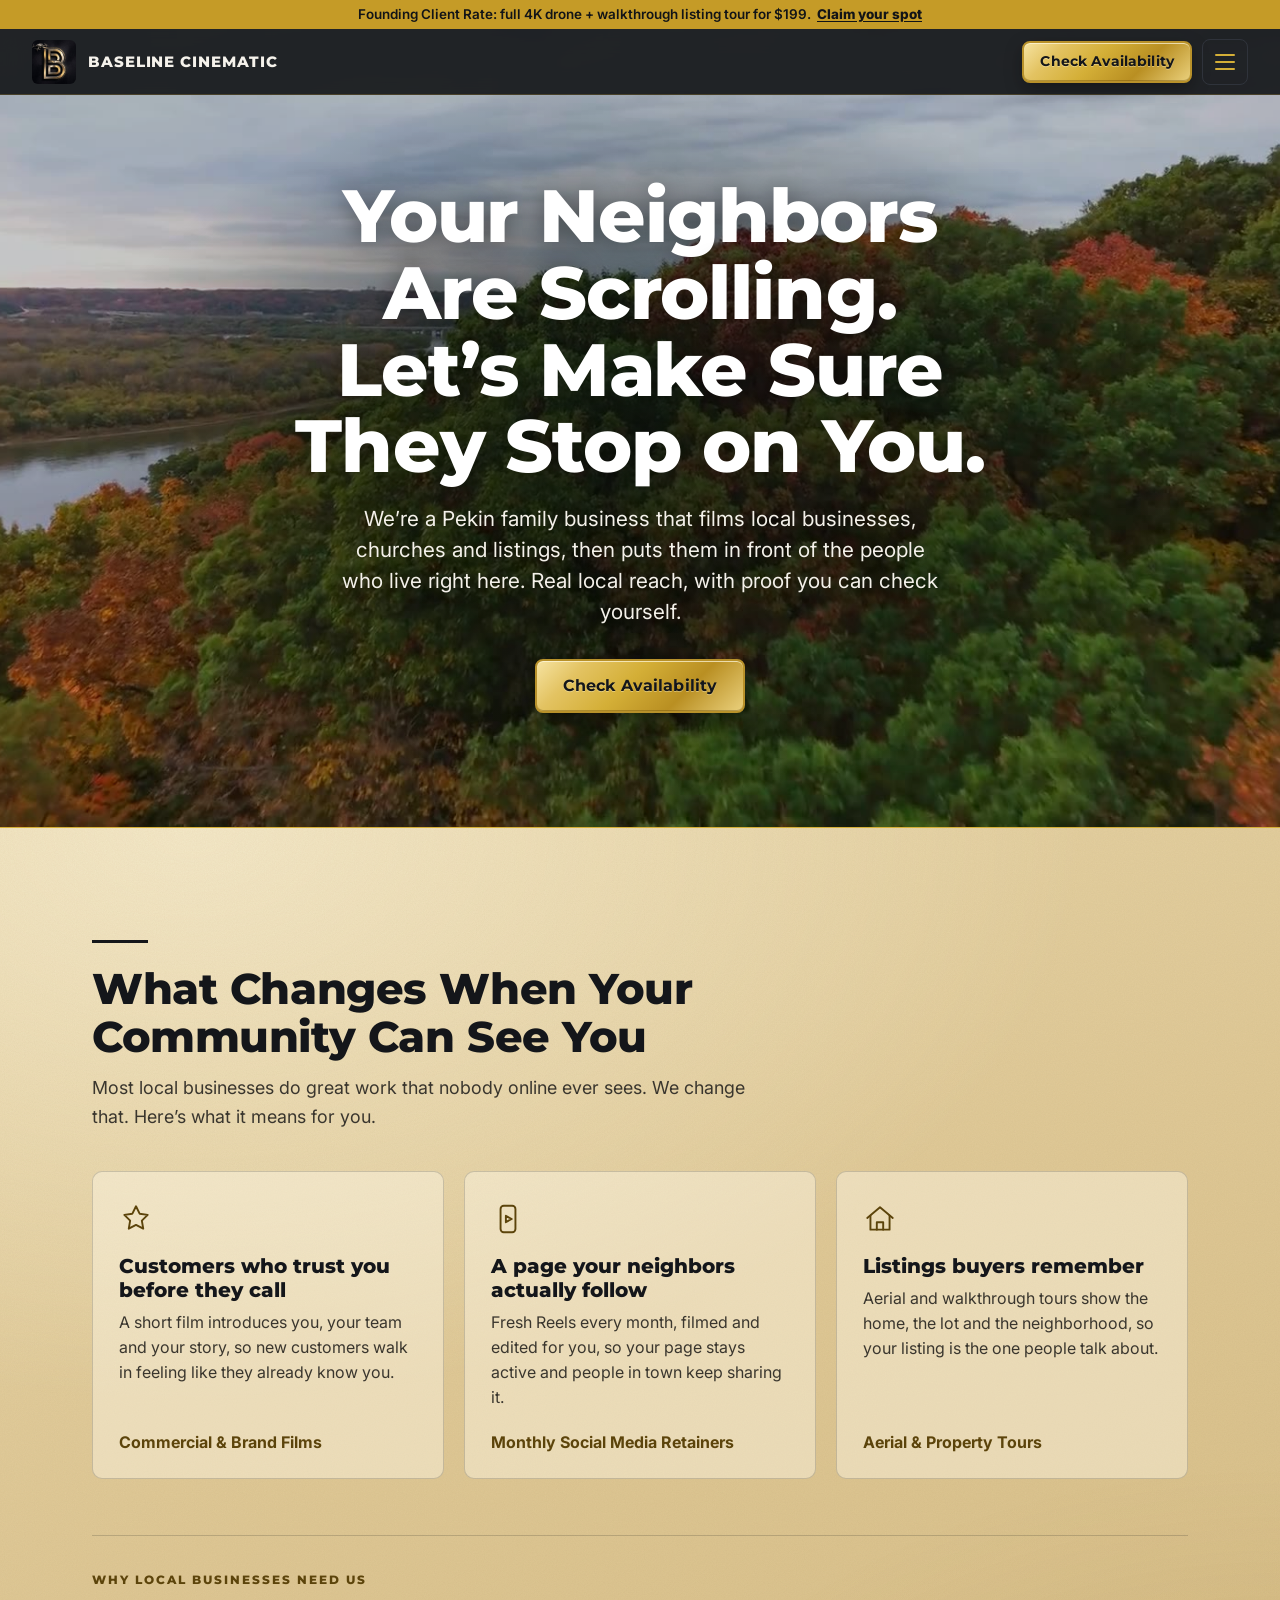
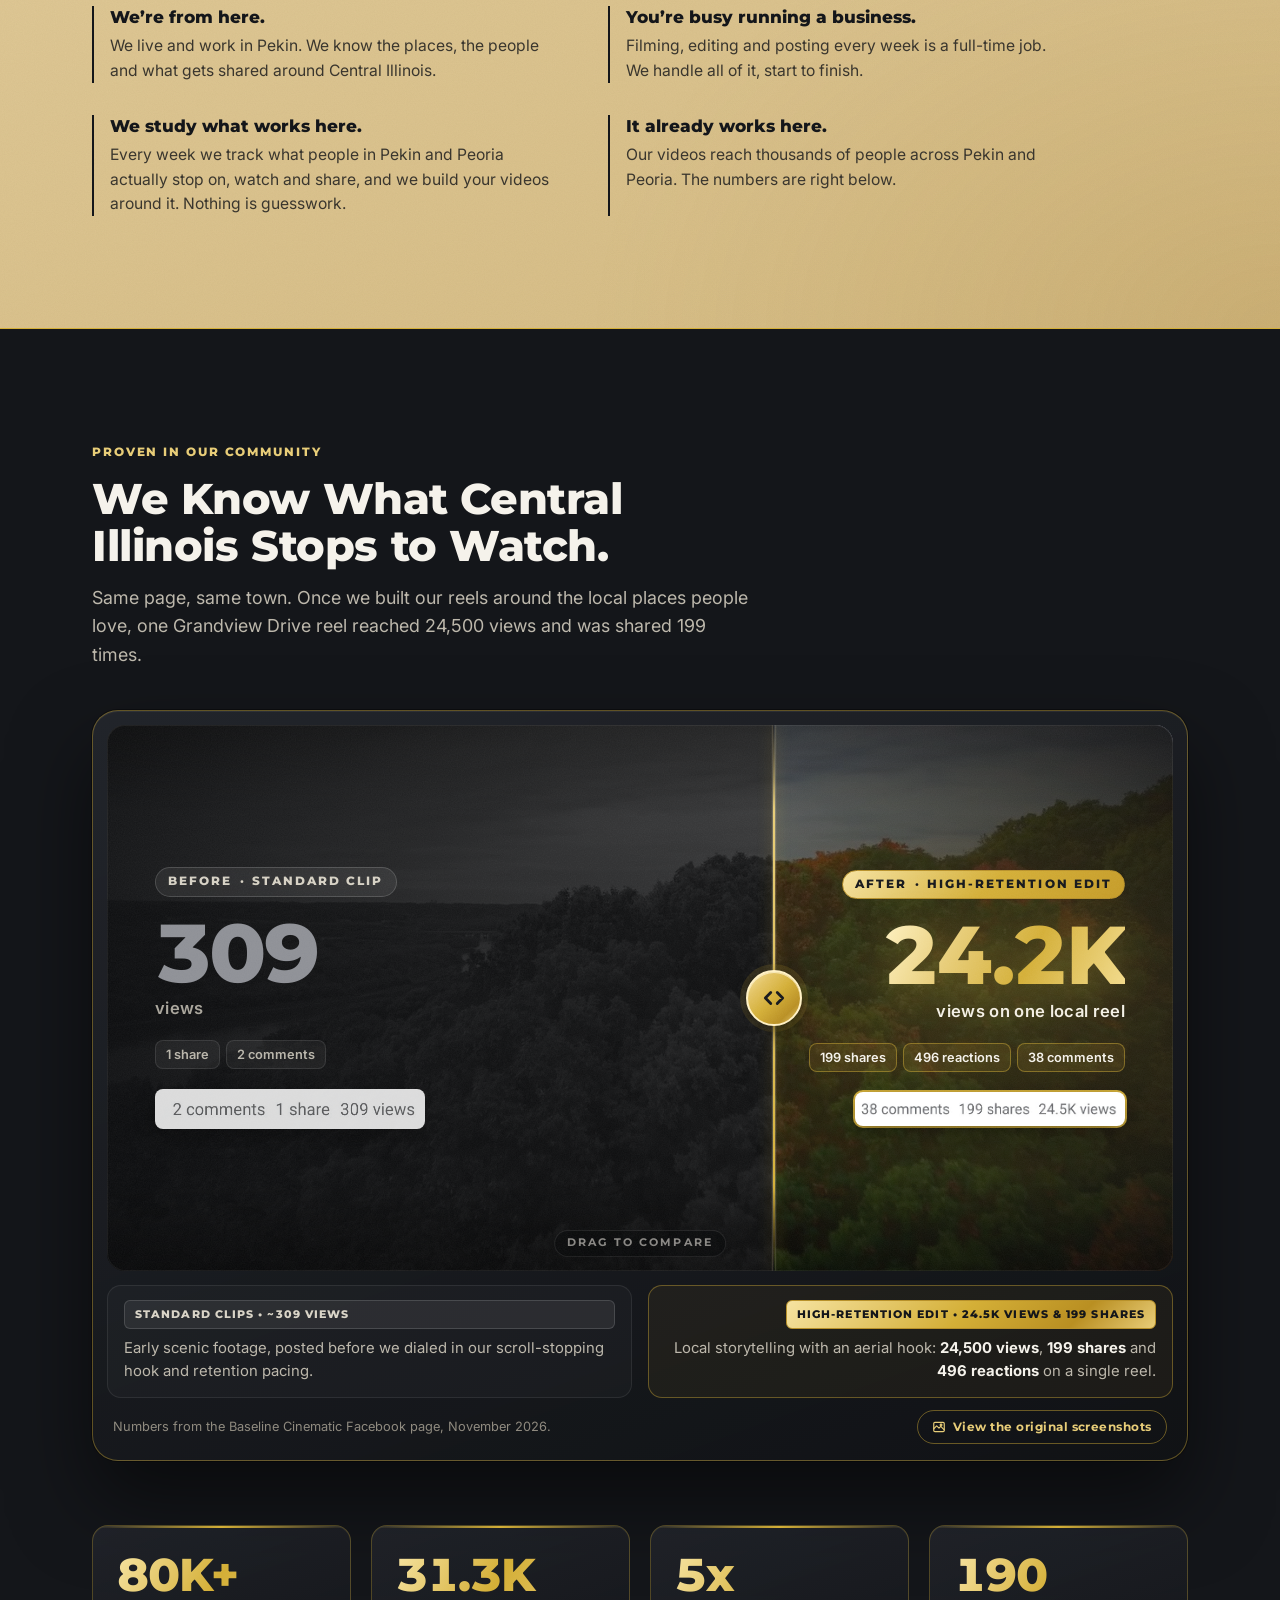
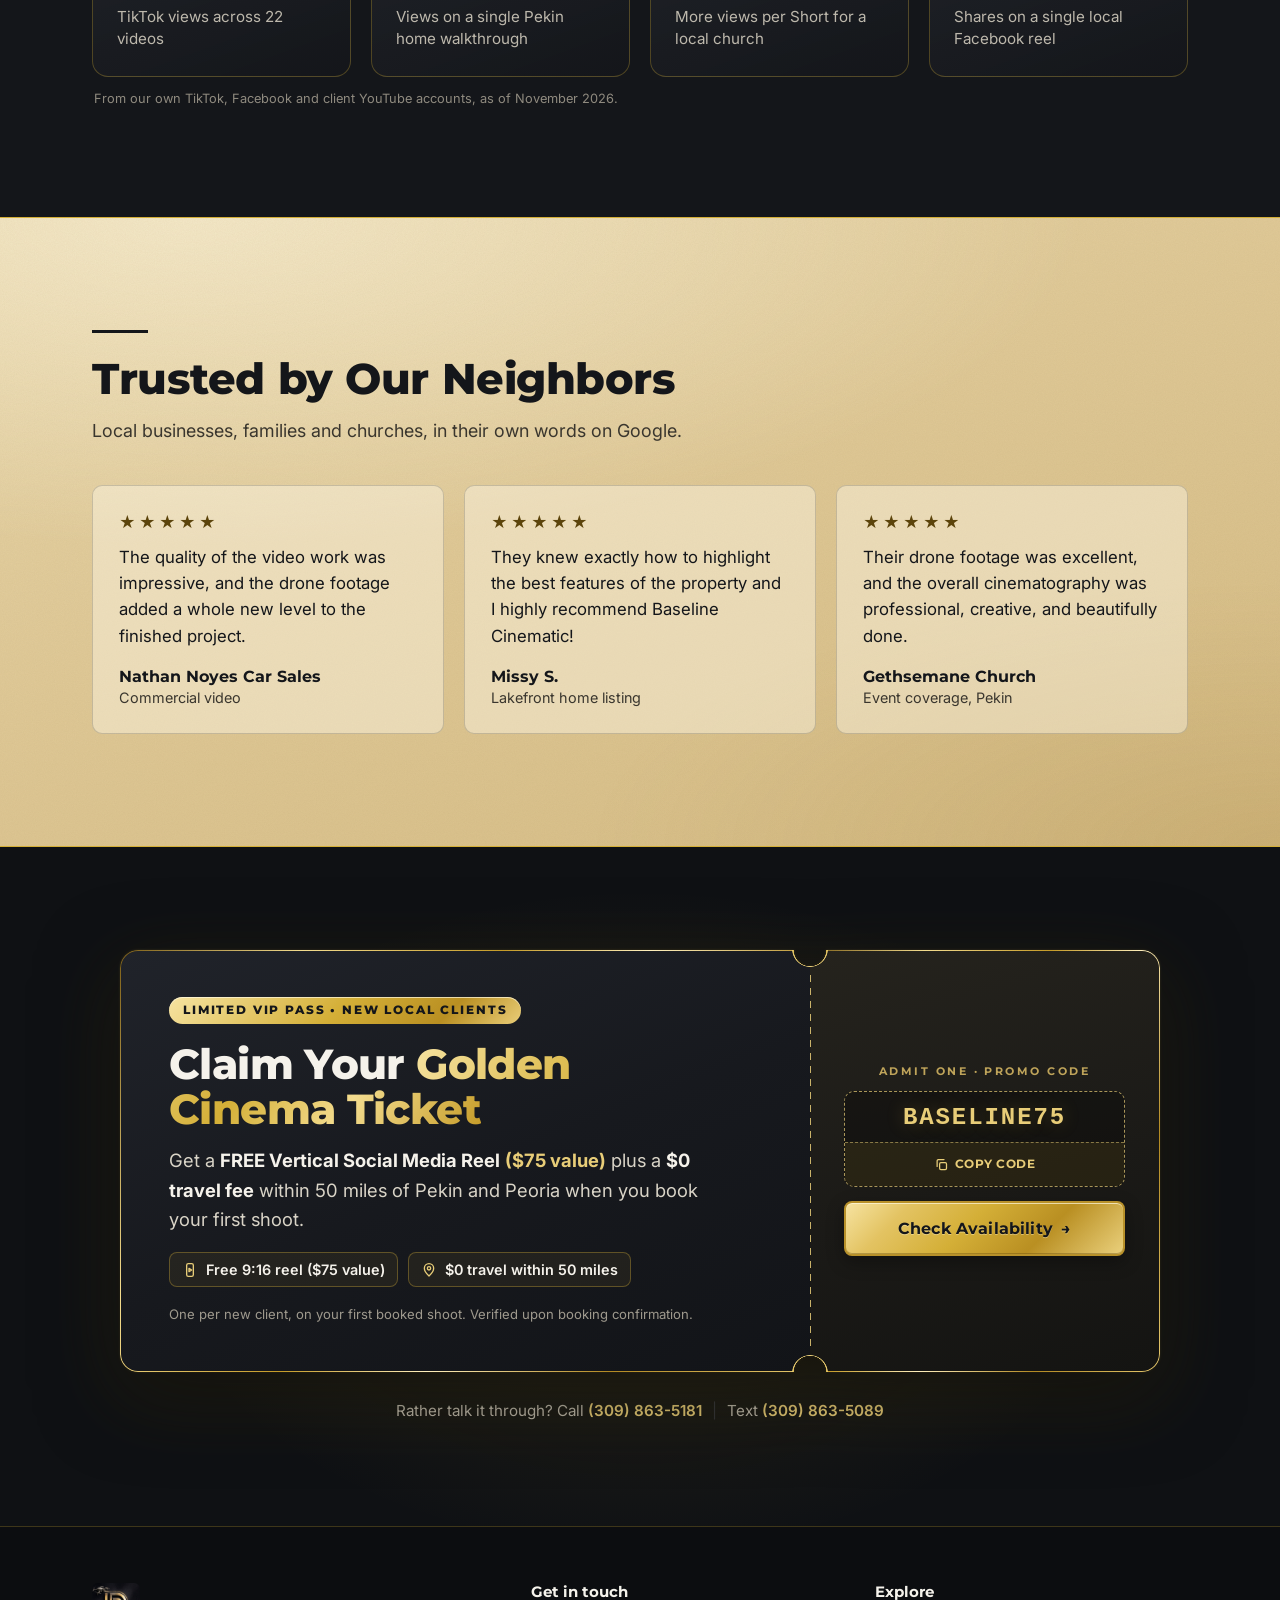
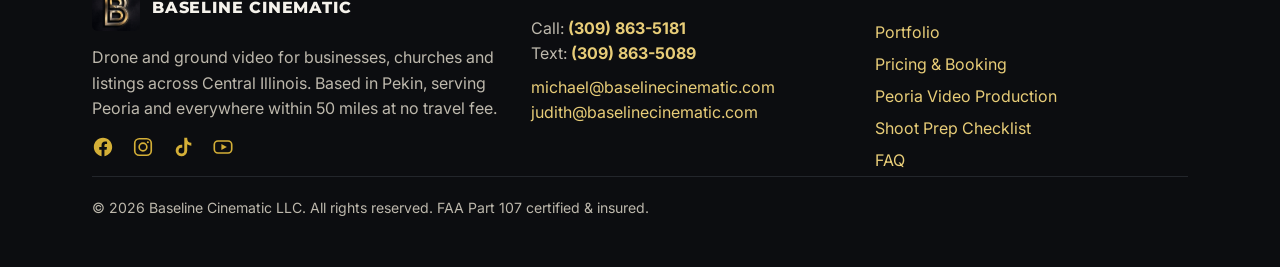
==== commit aedc596a: "Homepage: add "We study what works here" to Why local businesses need us Fourth reason in the strip " ====
--- a/index.html
+++ b/index.html
@@ -370,6 +370,7 @@
                     <ul>
                         <li><strong>We&rsquo;re from here.</strong><span>We live and work in Pekin. We know the places, the people and what gets shared around Central Illinois.</span></li>
                         <li><strong>You&rsquo;re busy running a business.</strong><span>Filming, editing and posting every week is a full-time job. We handle all of it, start to finish.</span></li>
+                        <li><strong>We study what works here.</strong><span>Every week we track what people in Pekin and Peoria actually stop on, watch and share, and we build your videos around it. Nothing is guesswork.</span></li>
                         <li><strong>It already works here.</strong><span>Our videos reach thousands of people across Pekin and Peoria. The numbers are right below.</span></li>
                     </ul>
                 </div>
--- a/site-v2.css
+++ b/site-v2.css
@@ -1074,7 +1074,7 @@
 /* Homepage: "Why local businesses need us" strip under the outcome cards */
 .bc-needs { margin-top: clamp(36px, 5vw, 56px); padding-top: clamp(26px, 3.5vw, 36px); border-top: 1px solid var(--bc-paper-line); }
 .bc-needs-title { margin: 0 0 18px; font: 800 0.78rem/1.3 'Montserrat', sans-serif; letter-spacing: 0.16em; text-transform: uppercase; color: var(--bc-gold-ink); }
-.bc-needs ul { list-style: none; margin: 0; padding: 0; display: grid; grid-template-columns: repeat(3, minmax(0, 1fr)); gap: clamp(18px, 3vw, 40px); }
+.bc-needs ul { list-style: none; margin: 0; padding: 0; display: grid; grid-template-columns: repeat(2, minmax(0, 1fr)); gap: clamp(20px, 2.6vw, 32px) clamp(24px, 4vw, 56px); max-width: 980px; }
 .bc-needs li { margin: 0; padding-left: 16px; border-left: 2px solid var(--bc-accent); }
 .bc-needs strong { display: block; margin-bottom: 6px; font: 800 1.08rem/1.3 'Montserrat', sans-serif; color: var(--bc-ink); }
 .bc-needs span { display: block; color: var(--bc-ink-2); line-height: 1.55; font-size: 0.98rem; }
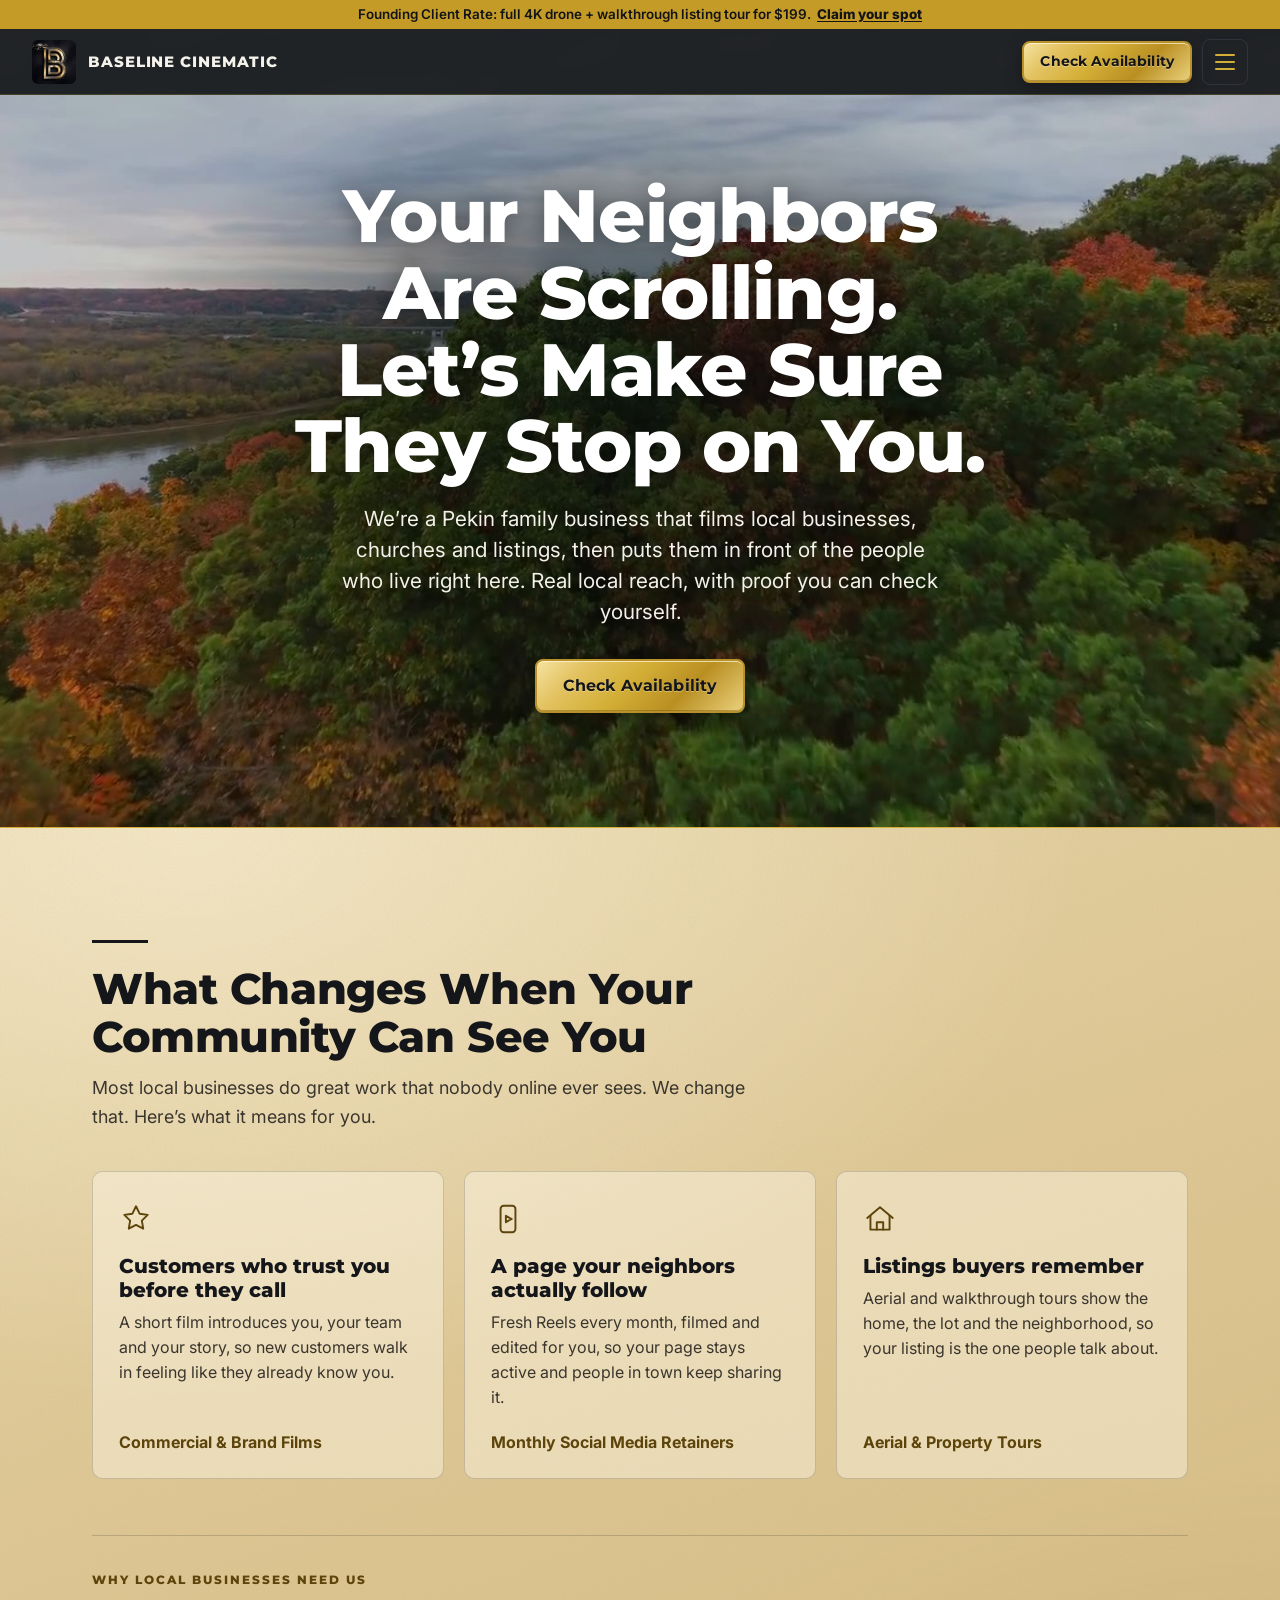
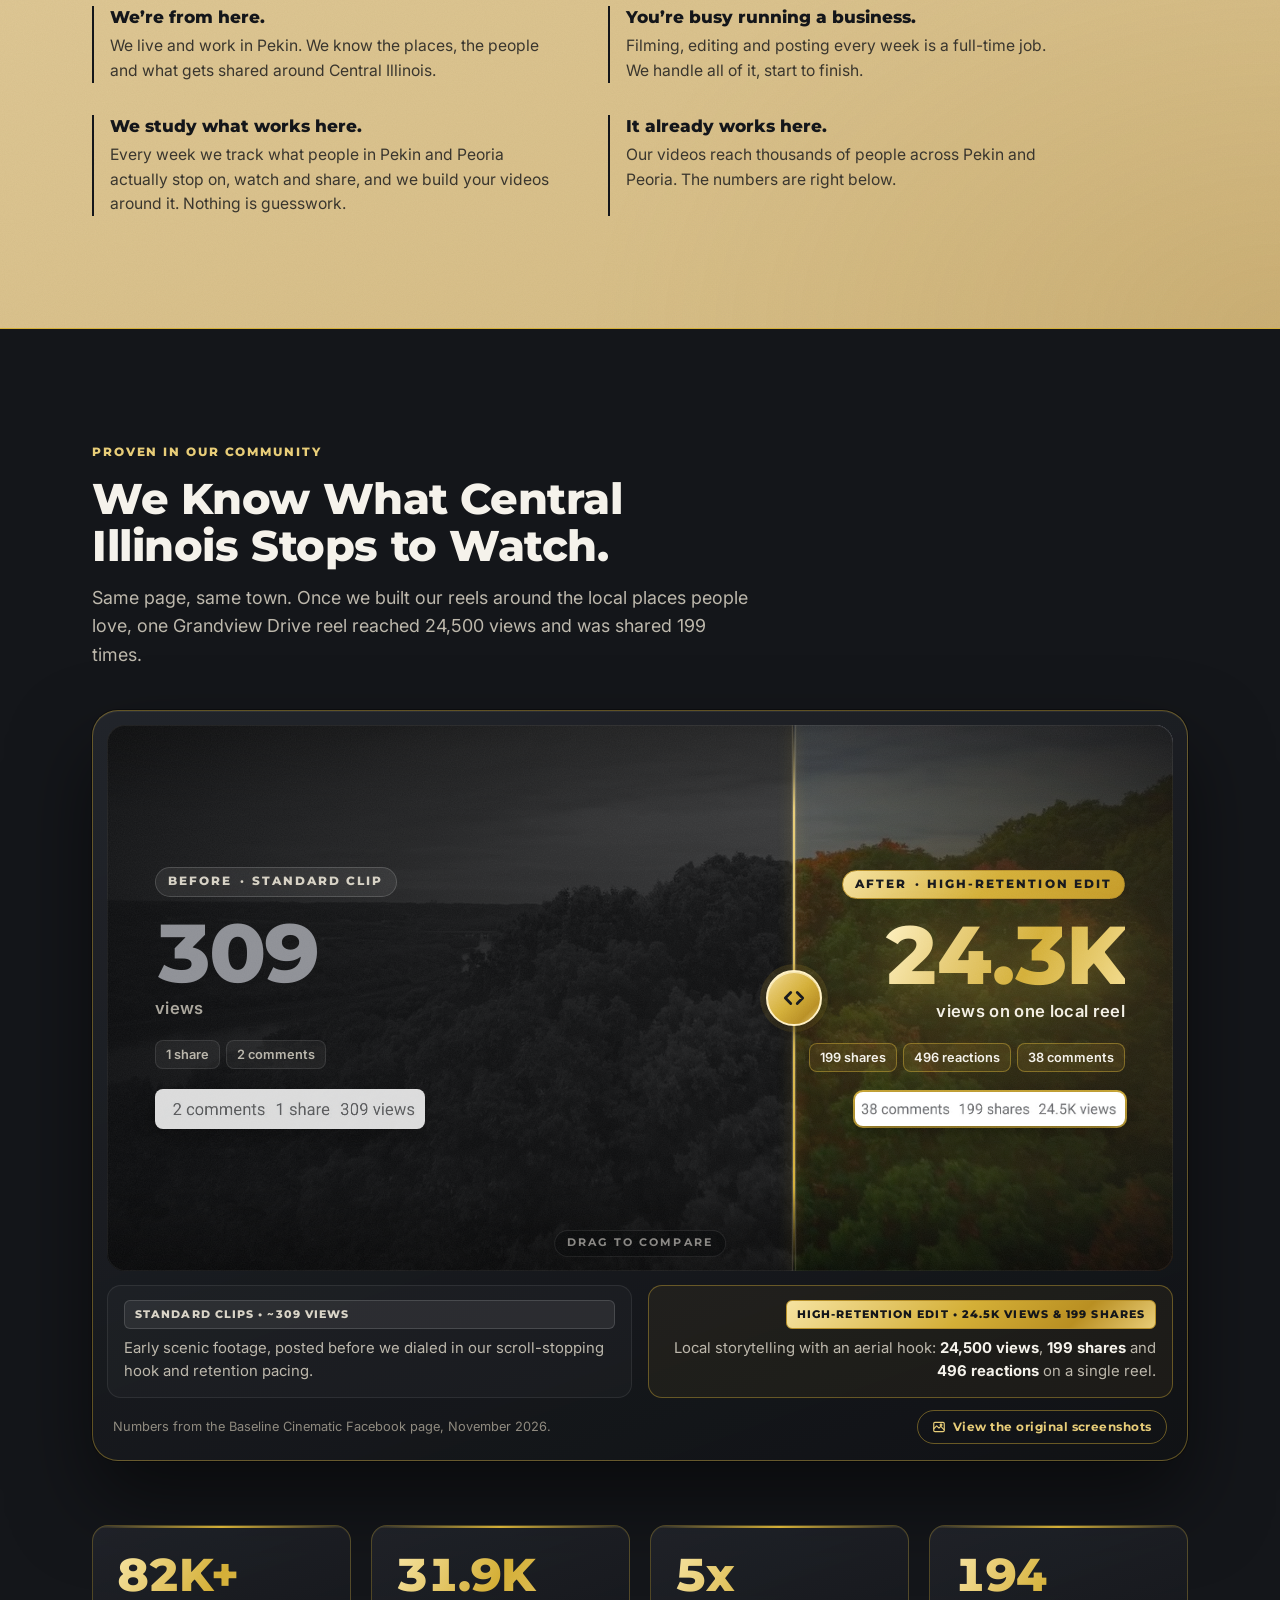
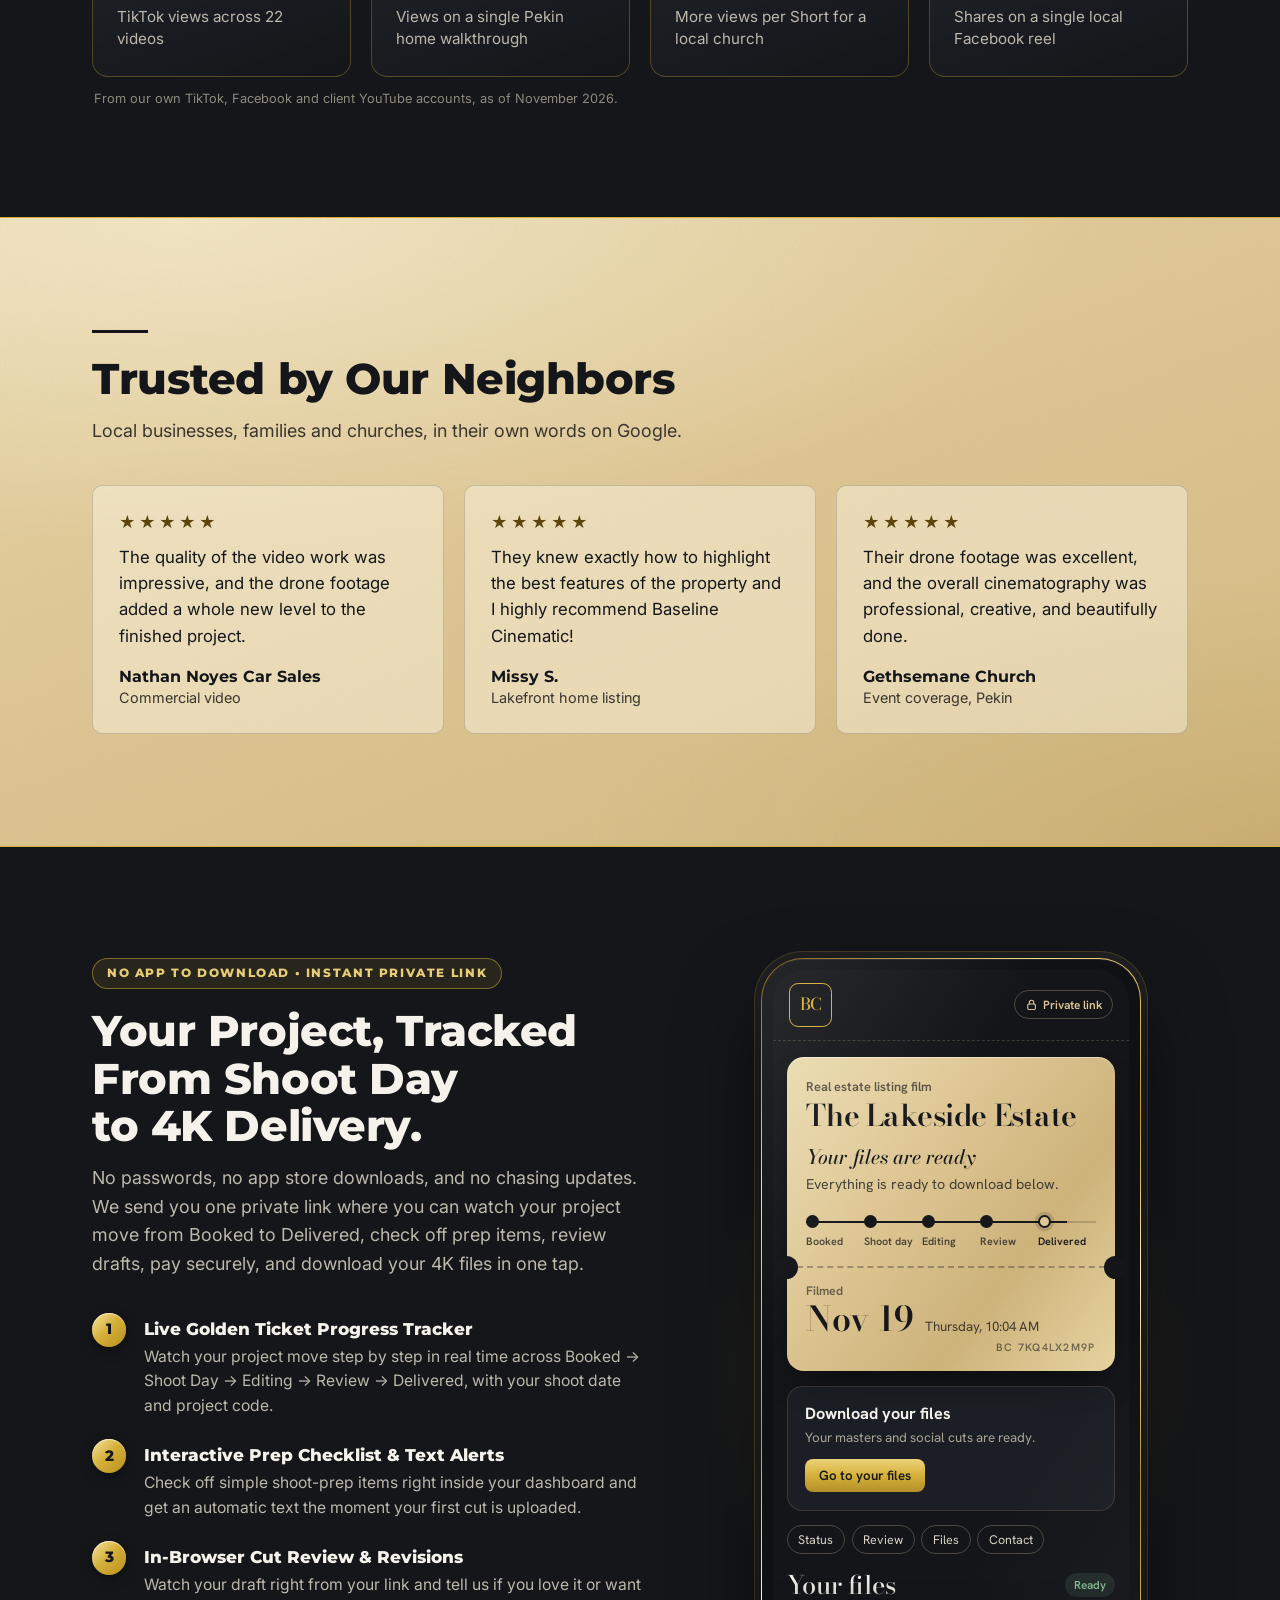
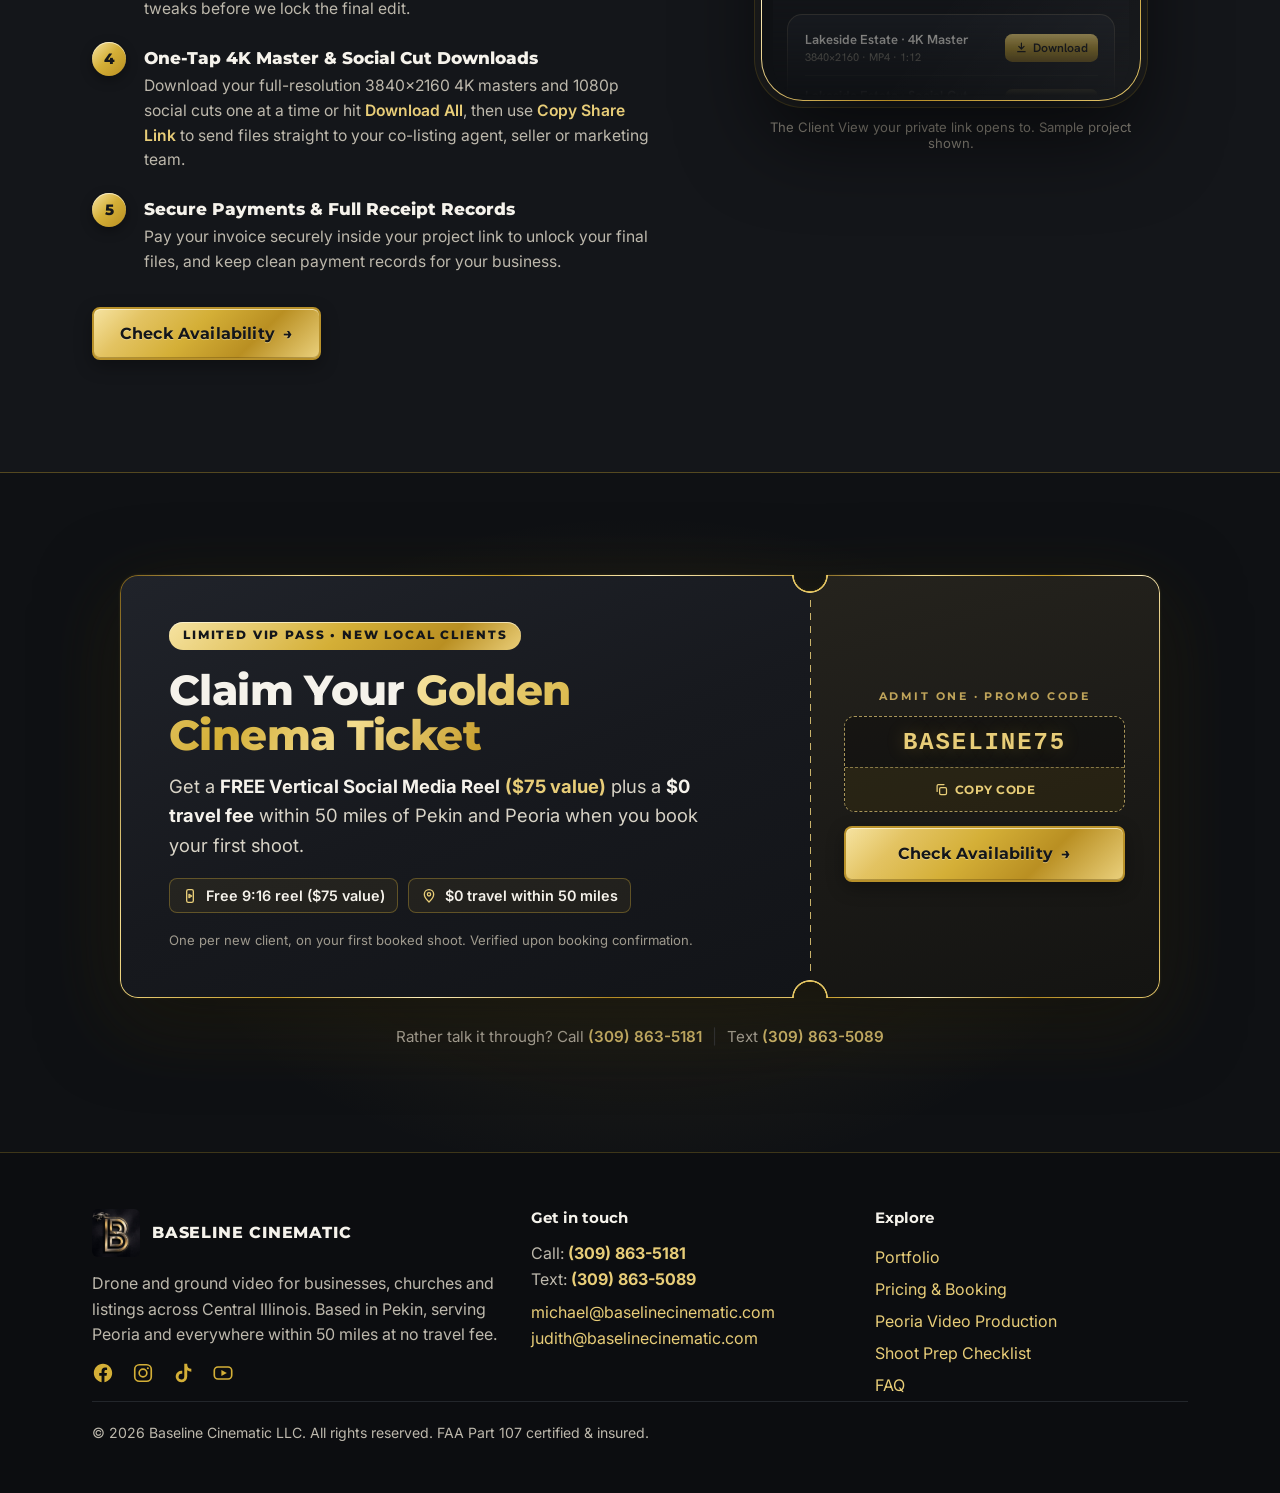
==== commit 6515be41: "Homepage: Client Portal showcase section; portal perk on retainer and property tour packages Adds a " ====
--- a/index.html
+++ b/index.html
@@ -36,7 +36,7 @@
 
     <link rel="preconnect" href="https://fonts.googleapis.com">
     <link rel="preconnect" href="https://fonts.gstatic.com" crossorigin>
-    <link href="https://fonts.googleapis.com/css2?family=Inter:wght@400;500;600;700&family=Montserrat:wght@700;800&display=swap" rel="stylesheet">
+    <link href="https://fonts.googleapis.com/css2?family=Inter:wght@400;500;600;700&family=Montserrat:wght@700;800&family=Bodoni+Moda:ital,opsz,wght@0,6..96,500..600;1,6..96,500&family=Hanken+Grotesk:wght@500;600;700&display=swap" rel="stylesheet">
 
     <script type="application/ld+json">
     {
@@ -467,6 +467,82 @@
             </div>
         </section>
 
+        <!-- CLIENT PORTAL SHOWCASE (cinema): private project link perk (styles: site-v2.css section 14). Mock-up of the Client View only, with sample project data. -->
+        <section class="bc-sec s-cinema bc-portal-sec" id="client-portal" aria-labelledby="client-portal-h">
+            <div class="bc-wrap bc-portal">
+                <div class="bc-portal-head">
+                    <span class="bc-portal-badge">No App to Download &bull; Instant Private Link</span>
+                    <h2 class="bc-h2" id="client-portal-h">Your Project, Tracked From Shoot Day to 4K Delivery.</h2>
+                    <p class="bc-lead">No passwords, no app store downloads, and no chasing updates. We send you one private link where you can watch your project move from Booked to Delivered, check off prep items, review drafts, pay securely, and download your 4K files in one tap.</p>
+                </div>
+
+                <figure class="bc-portal-phone">
+                    <div class="bc-portal-screen" role="img" aria-label="The Baseline Cinematic client portal on a phone: a gold ticket for the project The Lakeside Estate, marked Delivered, with 4K files ready to download">
+                        <div class="pp-bar" aria-hidden="true">
+                            <span class="pp-logo">BC</span>
+                            <span class="pp-private"><svg viewBox="0 0 24 24" fill="none" stroke="currentColor" stroke-width="2" stroke-linecap="round" stroke-linejoin="round"><rect x="5" y="11" width="14" height="10" rx="2"/><path d="M8 11V8a4 4 0 0 1 8 0v3"/></svg>Private link</span>
+                        </div>
+                        <div class="pp-body" aria-hidden="true">
+                            <div class="pp-ticket">
+                                <div class="pp-main">
+                                    <p class="pp-service">Real estate listing film</p>
+                                    <p class="pp-title">The Lakeside Estate</p>
+                                    <p class="pp-status">Your files are ready</p>
+                                    <p class="pp-detail">Everything is ready to download below.</p>
+                                    <ol class="pp-steps">
+                                        <li class="done"><span class="pp-dot"></span>Booked</li>
+                                        <li class="done"><span class="pp-dot"></span>Shoot day</li>
+                                        <li class="done"><span class="pp-dot"></span>Editing</li>
+                                        <li class="done"><span class="pp-dot"></span>Review</li>
+                                        <li class="now"><span class="pp-dot"></span>Delivered</li>
+                                    </ol>
+                                </div>
+                                <div class="pp-stub">
+                                    <span class="pp-stub-k">Filmed</span>
+                                    <span class="pp-stub-day">Nov 19</span>
+                                    <span class="pp-stub-time">Thursday, 10:04 AM</span>
+                                    <span class="pp-stub-code">BC 7KQ4LX2M9P</span>
+                                </div>
+                            </div>
+
+                            <div class="pp-panel">
+                                <p class="pp-h">Download your files</p>
+                                <p class="pp-muted">Your masters and social cuts are ready.</p>
+                                <span class="pp-btn">Go to your files</span>
+                            </div>
+
+                            <div class="pp-chips"><span>Status</span><span>Review</span><span>Files</span><span>Contact</span></div>
+
+                            <div class="pp-files-head"><p class="pp-display">Your files</p><span class="pp-ready">Ready</span></div>
+                            <div class="pp-panel pp-files">
+                                <div class="pp-file">
+                                    <div><p class="pp-fname">Lakeside Estate &middot; 4K Master</p><p class="pp-meta">3840&times;2160 &middot; MP4 &middot; 1:12</p></div>
+                                    <span class="pp-btn pp-btn-sm"><svg viewBox="0 0 24 24" fill="none" stroke="currentColor" stroke-width="2.2" stroke-linecap="round" stroke-linejoin="round"><path d="M12 4v11M7 10l5 5 5-5M5 20h14"/></svg>Download</span>
+                                </div>
+                                <div class="pp-file">
+                                    <div><p class="pp-fname">Lakeside Estate &middot; Social Cut</p><p class="pp-meta">1080&times;1920 &middot; MP4 &middot; 0:30</p></div>
+                                    <span class="pp-btn pp-btn-sm"><svg viewBox="0 0 24 24" fill="none" stroke="currentColor" stroke-width="2.2" stroke-linecap="round" stroke-linejoin="round"><path d="M12 4v11M7 10l5 5 5-5M5 20h14"/></svg>Download</span>
+                                </div>
+                                <div class="pp-file-actions"><span class="pp-btn">Download All</span><span class="pp-btn pp-btn-line">Copy Share Link</span></div>
+                            </div>
+                        </div>
+                    </div>
+                    <figcaption>The Client View your private link opens to. Sample project shown.</figcaption>
+                </figure>
+
+                <div class="bc-portal-copy">
+                    <ol class="bc-portal-list">
+                        <li><strong>Live Golden Ticket Progress Tracker</strong><span>Watch your project move step by step in real time across Booked &rarr; Shoot Day &rarr; Editing &rarr; Review &rarr; Delivered, with your shoot date and project code.</span></li>
+                        <li><strong>Interactive Prep Checklist &amp; Text Alerts</strong><span>Check off simple shoot-prep items right inside your dashboard and get an automatic text the moment your first cut is uploaded.</span></li>
+                        <li><strong>In-Browser Cut Review &amp; Revisions</strong><span>Watch your draft right from your link and tell us if you love it or want tweaks before we lock the final edit.</span></li>
+                        <li><strong>One-Tap 4K Master &amp; Social Cut Downloads</strong><span>Download your full-resolution 3840&times;2160 4K masters and 1080p social cuts one at a time or hit <b>Download All</b>, then use <b>Copy Share Link</b> to send files straight to your co-listing agent, seller or marketing team.</span></li>
+                        <li><strong>Secure Payments &amp; Full Receipt Records</strong><span>Pay your invoice securely inside your project link to unlock your final files, and keep clean payment records for your business.</span></li>
+                    </ol>
+                    <a class="bc-btn bc-btn-quote" href="quote.html">Check Availability <span class="bc-arrow" aria-hidden="true">&rarr;</span></a>
+                </div>
+            </div>
+        </section>
+
     </main>
 
     <!-- GOLDEN CINEMA TICKET: promo pass above the footer (styles: site-v2.css section 11, copy button: golden-ticket.js) -->
--- a/site-v2.css
+++ b/site-v2.css
@@ -1079,3 +1079,147 @@
 .bc-needs strong { display: block; margin-bottom: 6px; font: 800 1.08rem/1.3 'Montserrat', sans-serif; color: var(--bc-ink); }
 .bc-needs span { display: block; color: var(--bc-ink-2); line-height: 1.55; font-size: 0.98rem; }
 @media (max-width: 960px) { .bc-needs ul { grid-template-columns: 1fr; gap: 18px; } }
+
+/* ------------------------------------------------------------------ */
+/* 14. Homepage: Client Portal showcase                                */
+/*     Copy + 5 benefits beside a phone frame holding a live HTML      */
+/*     mock-up of the portal's Client View (sample project data, so    */
+/*     no real address, client name or private link code is shown).   */
+/*     Everything inside the screen is sized in em off the screen      */
+/*     width, so it scales like a screenshot on any device.            */
+/* ------------------------------------------------------------------ */
+.bc-portal {
+    display: grid; grid-template-columns: minmax(0, 1.08fr) minmax(0, 0.92fr);
+    grid-template-areas: "head phone" "copy phone"; gap: 0 clamp(32px, 5vw, 72px); align-items: start;
+}
+.bc-portal-head { grid-area: head; }
+.bc-portal-head .bc-h2 { max-width: 20ch; }
+.bc-portal-head .bc-lead { margin-bottom: clamp(26px, 3vw, 34px); color: var(--bc-cinema-mute); }
+.bc-portal-badge {
+    display: inline-block; margin: 0 0 18px; padding: 7px 14px; border-radius: 999px;
+    font: 800 0.72rem/1.3 'Montserrat', sans-serif; letter-spacing: 0.14em; text-transform: uppercase;
+    color: var(--bc-gold-soft); background: rgba(212, 175, 55, 0.1); border: 1px solid rgba(212, 175, 55, 0.5);
+}
+.bc-portal-copy { grid-area: copy; }
+.bc-portal-list { list-style: none; margin: 0 0 32px; padding: 0; counter-reset: pp; display: grid; gap: 20px; }
+.bc-portal-list li { counter-increment: pp; position: relative; padding-left: 52px; margin: 0; }
+.bc-portal-list li::before {
+    content: counter(pp); position: absolute; left: 0; top: 0; width: 34px; height: 34px; border-radius: 50%;
+    display: grid; place-items: center; font: 800 0.92rem/1 'Montserrat', sans-serif; color: #14161a;
+    background: linear-gradient(135deg, #f6e3a1 0%, #d4af37 48%, #b98f22 100%);
+    box-shadow: inset 0 1px 0 rgba(255, 250, 225, 0.7), 0 4px 12px rgba(0, 0, 0, 0.35);
+}
+.bc-portal-list strong { display: block; margin: 5px 0 5px; font: 800 1.06rem/1.3 'Montserrat', sans-serif; color: var(--bc-cinema-ink); }
+.bc-portal-list span { display: block; color: var(--bc-cinema-mute); line-height: 1.58; font-size: 0.98rem; }
+.bc-portal-list b { color: var(--bc-gold-soft); font-weight: 600; }
+
+/* Phone frame: dark glass with a thin metallic gold edge */
+.bc-portal-phone { grid-area: phone; margin: 0; justify-self: center; width: min(100%, 380px); position: sticky; top: calc(var(--nav-h) + 24px); }
+.bc-portal-phone::before {
+    content: ""; position: absolute; inset: 12% -18% 8%; z-index: -1; pointer-events: none;
+    background: radial-gradient(closest-side, rgba(212, 175, 55, 0.2), rgba(212, 175, 55, 0));
+}
+.bc-portal-screen {
+    container-type: inline-size; position: relative; overflow: hidden;
+    border-radius: 42px; padding: 11px; aspect-ratio: 9 / 17.6;
+    background:
+        linear-gradient(#0f1114, #0f1114) padding-box,
+        linear-gradient(140deg, #7d5f17 0%, #f3dc8e 22%, #c59b27 45%, #fff0bd 60%, #b38a22 80%, #e5c86e 100%) border-box;
+    border: 1.5px solid transparent;
+    box-shadow: 0 40px 80px rgba(0, 0, 0, 0.55), 0 0 0 6px rgba(28, 30, 35, 0.9), 0 0 0 7px rgba(212, 175, 55, 0.25), inset 0 1px 0 rgba(255, 255, 255, 0.08);
+}
+/* glass glare */
+.bc-portal-screen::after {
+    content: ""; position: absolute; inset: 0; border-radius: inherit; pointer-events: none; z-index: 3;
+    background: linear-gradient(125deg, rgba(255, 255, 255, 0.09) 0%, rgba(255, 255, 255, 0) 32%, rgba(255, 255, 255, 0) 70%, rgba(255, 255, 255, 0.04) 100%);
+}
+.bc-portal-phone figcaption { margin-top: 18px; text-align: center; font-size: 0.82rem; color: #8f8a7f; }
+
+/* Inside the screen: the portal's Client View (portal colors + fonts) */
+.bc-portal-screen > * { font-size: calc(100cqw / 24.5); }
+.pp-bar, .pp-body { font-family: "Hanken Grotesk", 'Inter', system-ui, sans-serif; color: #f5f2eb; }
+.pp-bar {
+    position: relative; z-index: 2; display: flex; align-items: center; justify-content: space-between;
+    padding: 0.9em 1.1em; background: #131519; border-radius: 32px 32px 0 0; border-bottom: 1px dashed rgba(223, 200, 150, 0.2);
+}
+.pp-logo {
+    display: grid; place-items: center; width: 2.6em; height: 2.6em; border-radius: 0.55em; border: 1.5px solid #d4af37;
+    font: 500 1.15em/1 "Bodoni Moda", "Didot", serif; color: #d4af37; letter-spacing: -0.02em;
+}
+.pp-private { display: inline-flex; align-items: center; gap: 0.4em; font-size: 0.82em; font-weight: 600; color: #dfc896; padding: 0.45em 0.8em; border: 1px solid rgba(223, 200, 150, 0.3); border-radius: 999px; }
+.pp-private svg { width: 1.1em; height: 1.1em; }
+.pp-body {
+    height: calc(100% - 4.4em); overflow: hidden; background: #131519; border-radius: 0 0 32px 32px;
+    padding: 1.1em 0.95em 0; display: flex; flex-direction: column; gap: 1em;
+    -webkit-mask-image: linear-gradient(#000 82%, transparent); mask-image: linear-gradient(#000 82%, transparent);
+}
+.pp-body p { margin: 0; }
+
+.pp-ticket {
+    position: relative; flex: none; color: #17181b; border-radius: 1.15em;
+    background-image: linear-gradient(105deg, transparent 40%, rgba(255, 255, 255, 0.42) 50%, transparent 60%), linear-gradient(128deg, #eadbb0 0%, #dfc896 34%, #cdb27a 68%, #e6d3a0 100%);
+    background-size: 260% 100%, 100% 100%; background-position: 160% 0, 0 0; background-repeat: no-repeat;
+    box-shadow: 0 1.2em 2.6em -1.4em rgba(0, 0, 0, 0.8), inset 0 1px 0 rgba(255, 255, 255, 0.45);
+    animation: bc-pp-sheen 7s 1s cubic-bezier(0.3, 0.6, 0.2, 1) infinite;
+}
+@keyframes bc-pp-sheen { 0% { background-position: 160% 0, 0 0; } 28%, 100% { background-position: -60% 0, 0 0; } }
+.pp-main { padding: 1.45em 1.35em 1.25em; display: flex; flex-direction: column; gap: 0.38em; }
+.pp-service { font-size: 0.88em; font-weight: 600; color: rgba(23, 24, 27, 0.68); }
+.pp-title { font: 600 2.05em/1.05 "Bodoni Moda", "Didot", serif; letter-spacing: -0.015em; }
+.pp-status { font: italic 500 1.36em/1.2 "Bodoni Moda", "Didot", serif; margin-top: 0.45em !important; }
+.pp-detail { font-size: 0.98em; color: rgba(23, 24, 27, 0.78); }
+.pp-steps { list-style: none; margin: 1.15em 0 0; padding: 0; display: grid; grid-template-columns: repeat(5, 1fr); position: relative; }
+.pp-steps::before { content: ""; position: absolute; top: 0.4em; left: 0; right: 0; height: 2px; background: rgba(23, 24, 27, 0.18); }
+.pp-steps li {
+    position: relative; display: flex; flex-direction: column; gap: 0.55em; margin: 0; padding: 0;
+    font-size: 0.74em; font-weight: 600; color: rgba(23, 24, 27, 0.75); white-space: nowrap;
+}
+.pp-steps li::before { content: ""; position: absolute; top: 0.54em; left: 0; right: 0; height: 2px; background: #17181b; transform-origin: left; transform: scaleX(var(--f, 0)); }
+.pp-steps li.done { --f: 1; }
+.pp-steps li.now { --f: 0.5; color: #17181b; }
+.pp-dot { width: 1.2em; height: 1.2em; border-radius: 50%; position: relative; z-index: 1; background: #17181b; border: 2px solid #17181b; }
+.pp-steps li.now .pp-dot { background: #dfc896; box-shadow: 0 0 0 0.3em rgba(23, 24, 27, 0.14); }
+.pp-stub {
+    position: relative; border-top: 2px dashed rgba(23, 24, 27, 0.32); padding: 1.05em 1.35em 1.2em;
+    display: flex; flex-wrap: wrap; align-items: baseline; gap: 0.15em 0.75em;
+}
+.pp-stub::before, .pp-stub::after { content: ""; position: absolute; top: -0.85em; width: 1.6em; height: 1.6em; border-radius: 50%; background: #131519; }
+.pp-stub::before { left: -0.8em; }
+.pp-stub::after { right: -0.8em; }
+.pp-stub-k { flex-basis: 100%; font-size: 0.85em; font-weight: 600; color: rgba(23, 24, 27, 0.6); }
+.pp-stub-day { font: 600 2.35em/1.05 "Bodoni Moda", "Didot", serif; }
+.pp-stub-time { font-size: 0.92em; color: rgba(23, 24, 27, 0.78); }
+.pp-stub-code { margin-left: auto; font-size: 0.74em; font-weight: 600; letter-spacing: 0.12em; color: rgba(23, 24, 27, 0.55); }
+
+.pp-panel { flex: none; background: #1b1e24; border: 1px solid rgba(223, 200, 150, 0.16); border-radius: 1.05em; padding: 1.15em 1.15em 1.2em; display: flex; flex-direction: column; gap: 0.35em; align-items: flex-start; }
+.pp-h { font-size: 1.12em; font-weight: 700; }
+.pp-muted { font-size: 0.92em; color: #a9a496; }
+.pp-btn {
+    display: inline-flex; align-items: center; gap: 0.4em; margin-top: 0.55em; padding: 0.62em 1.05em; border-radius: 0.6em;
+    font-size: 0.92em; font-weight: 600; color: #17181b; white-space: nowrap;
+    background: linear-gradient(180deg, #edd27a 0%, #d4af37 52%, #b48f2a 100%);
+}
+.pp-btn svg { width: 1.05em; height: 1.05em; }
+.pp-btn-sm { margin-top: 0; padding: 0.5em 0.8em; font-size: 0.84em; }
+.pp-btn-line { background: transparent; color: #dfc896; border: 1px solid rgba(223, 200, 150, 0.45); }
+.pp-chips { display: flex; flex-wrap: wrap; gap: 0.45em; flex: none; }
+.pp-chips span { font-size: 0.86em; color: #d8d3c6; padding: 0.42em 0.85em; border: 1px solid rgba(223, 200, 150, 0.28); border-radius: 999px; }
+.pp-files-head { display: flex; align-items: center; justify-content: space-between; flex: none; margin-top: 0.2em; }
+.pp-display { font: 500 1.75em/1.1 "Bodoni Moda", "Didot", serif; }
+.pp-ready { font-size: 0.8em; font-weight: 600; color: #86c095; background: rgba(134, 192, 149, 0.12); padding: 0.35em 0.8em; border-radius: 999px; }
+.pp-files { gap: 0; align-items: stretch; padding-top: 0.4em; }
+.pp-file { display: flex; align-items: center; justify-content: space-between; gap: 0.6em; padding: 0.75em 0; border-bottom: 1px solid rgba(223, 200, 150, 0.12); }
+.pp-fname { font-size: 0.9em; font-weight: 600; }
+.pp-meta { font-size: 0.76em; color: #a9a496; margin-top: 0.15em !important; }
+.pp-file-actions { display: flex; gap: 0.5em; flex-wrap: wrap; }
+.pp-file-actions .pp-btn { margin-top: 0.8em; }
+
+@media (max-width: 960px) {
+    .bc-portal { grid-template-columns: minmax(0, 1fr); grid-template-areas: "head" "phone" "copy"; }
+    .bc-portal-phone { position: relative; top: auto; width: min(100%, 360px); margin: 6px auto 44px; }
+    .bc-portal-copy .bc-btn-quote { width: 100%; }
+}
+@media (max-width: 420px) { .bc-portal-badge { letter-spacing: 0.08em; font-size: 0.66rem; padding: 7px 12px; } }
+@media (prefers-reduced-motion: reduce) {
+    .pp-ticket { animation: none; }
+}
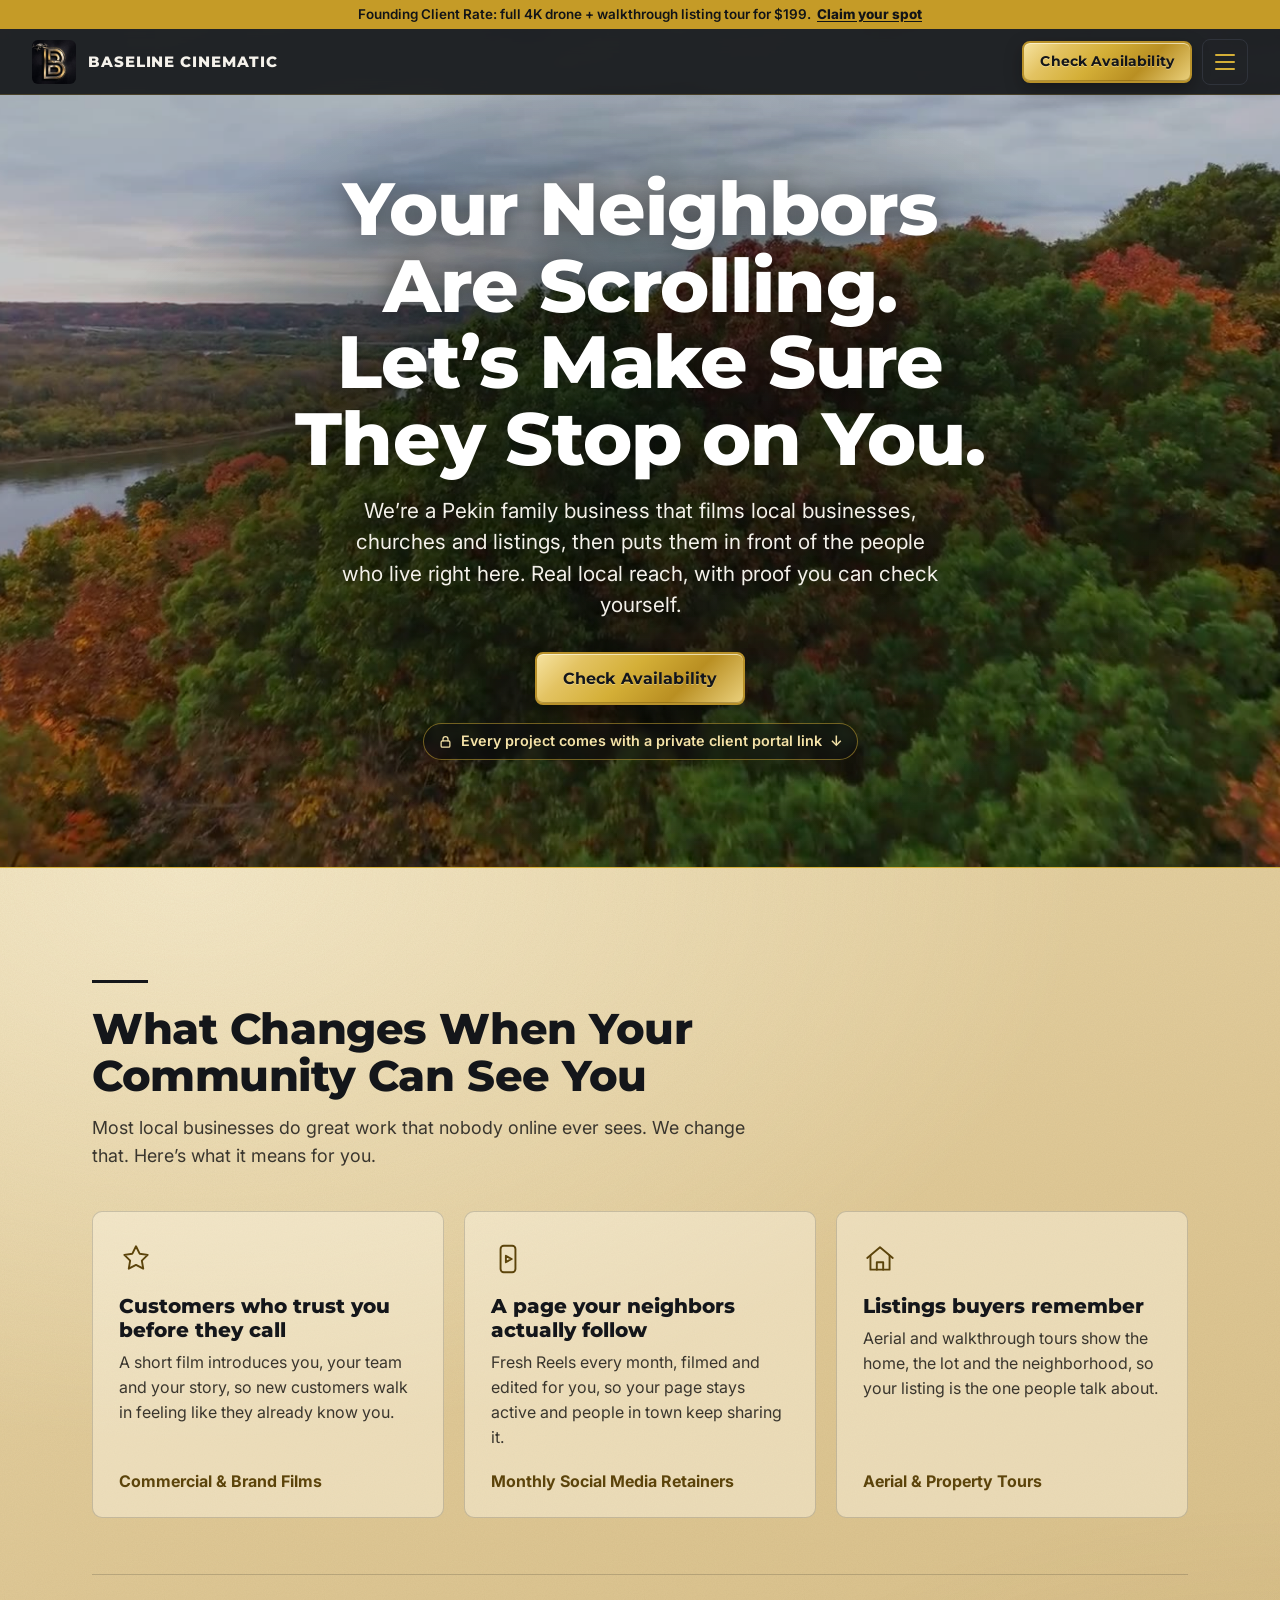
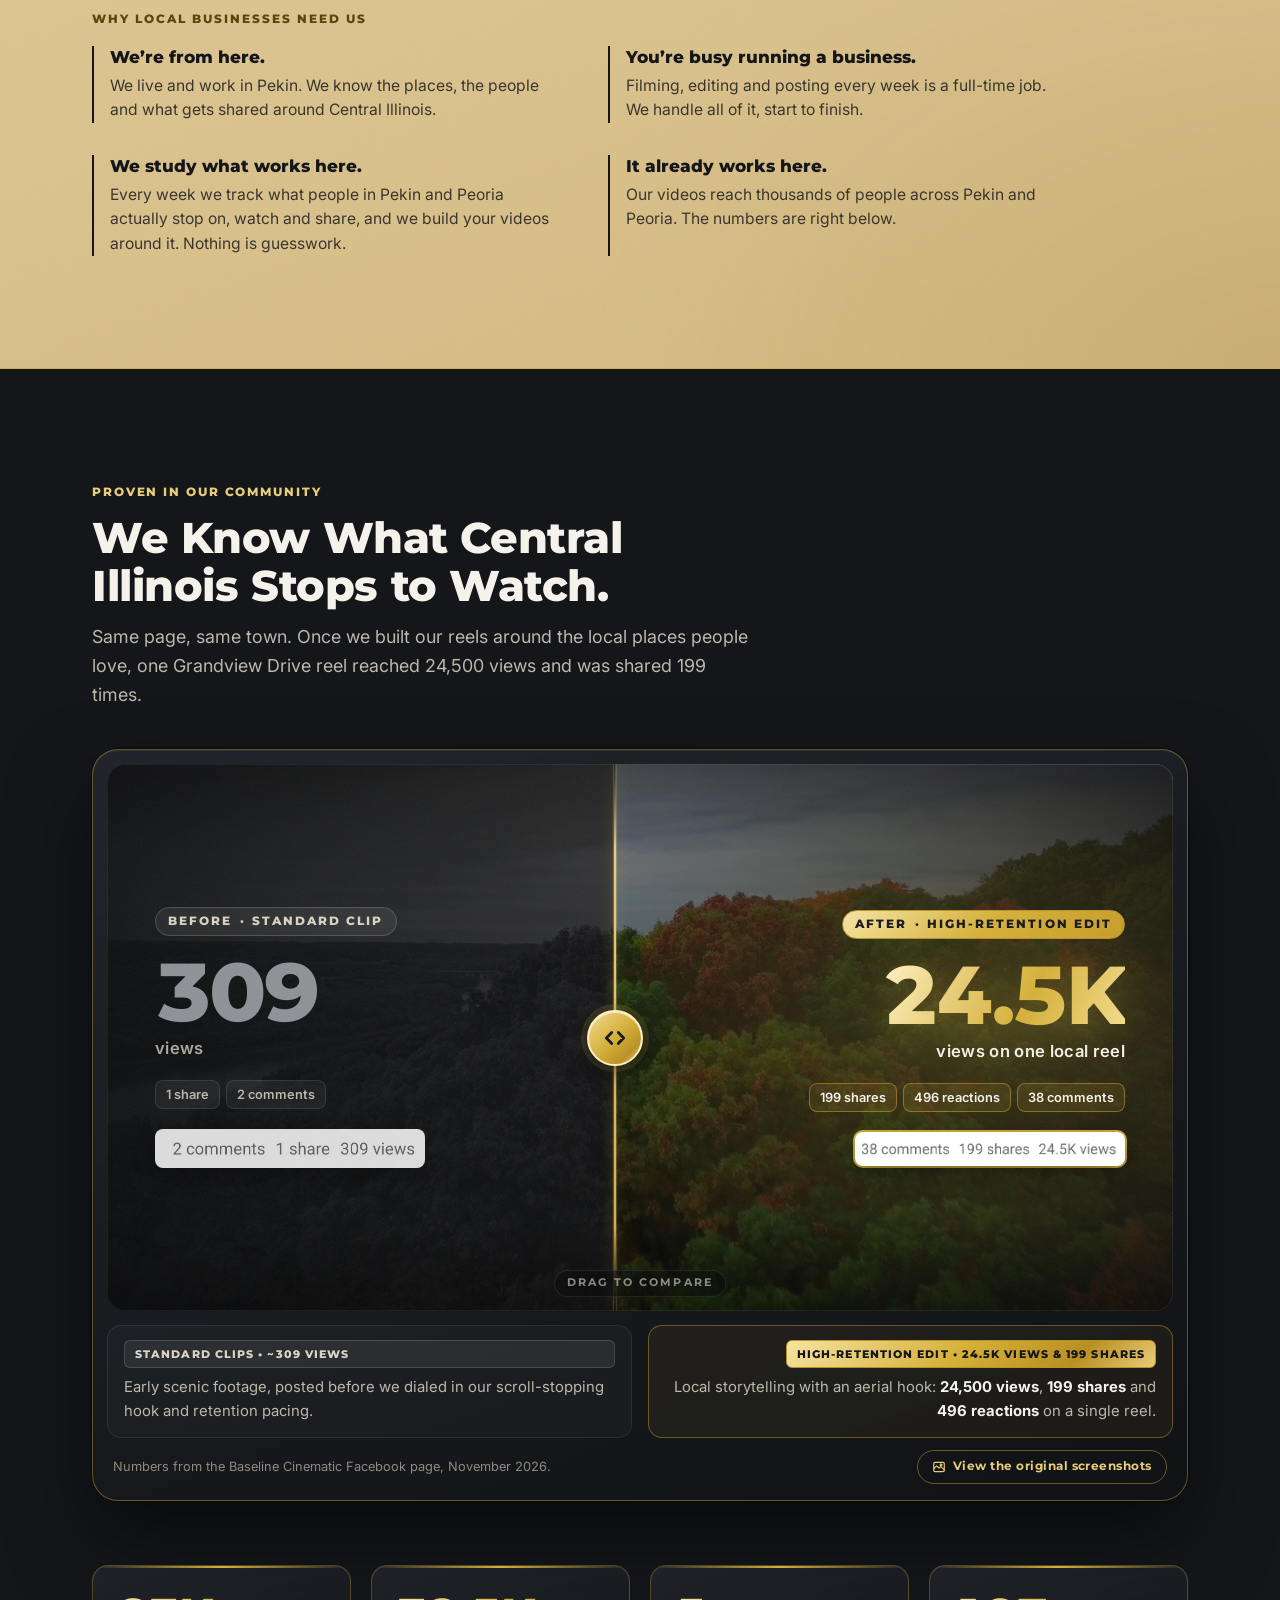
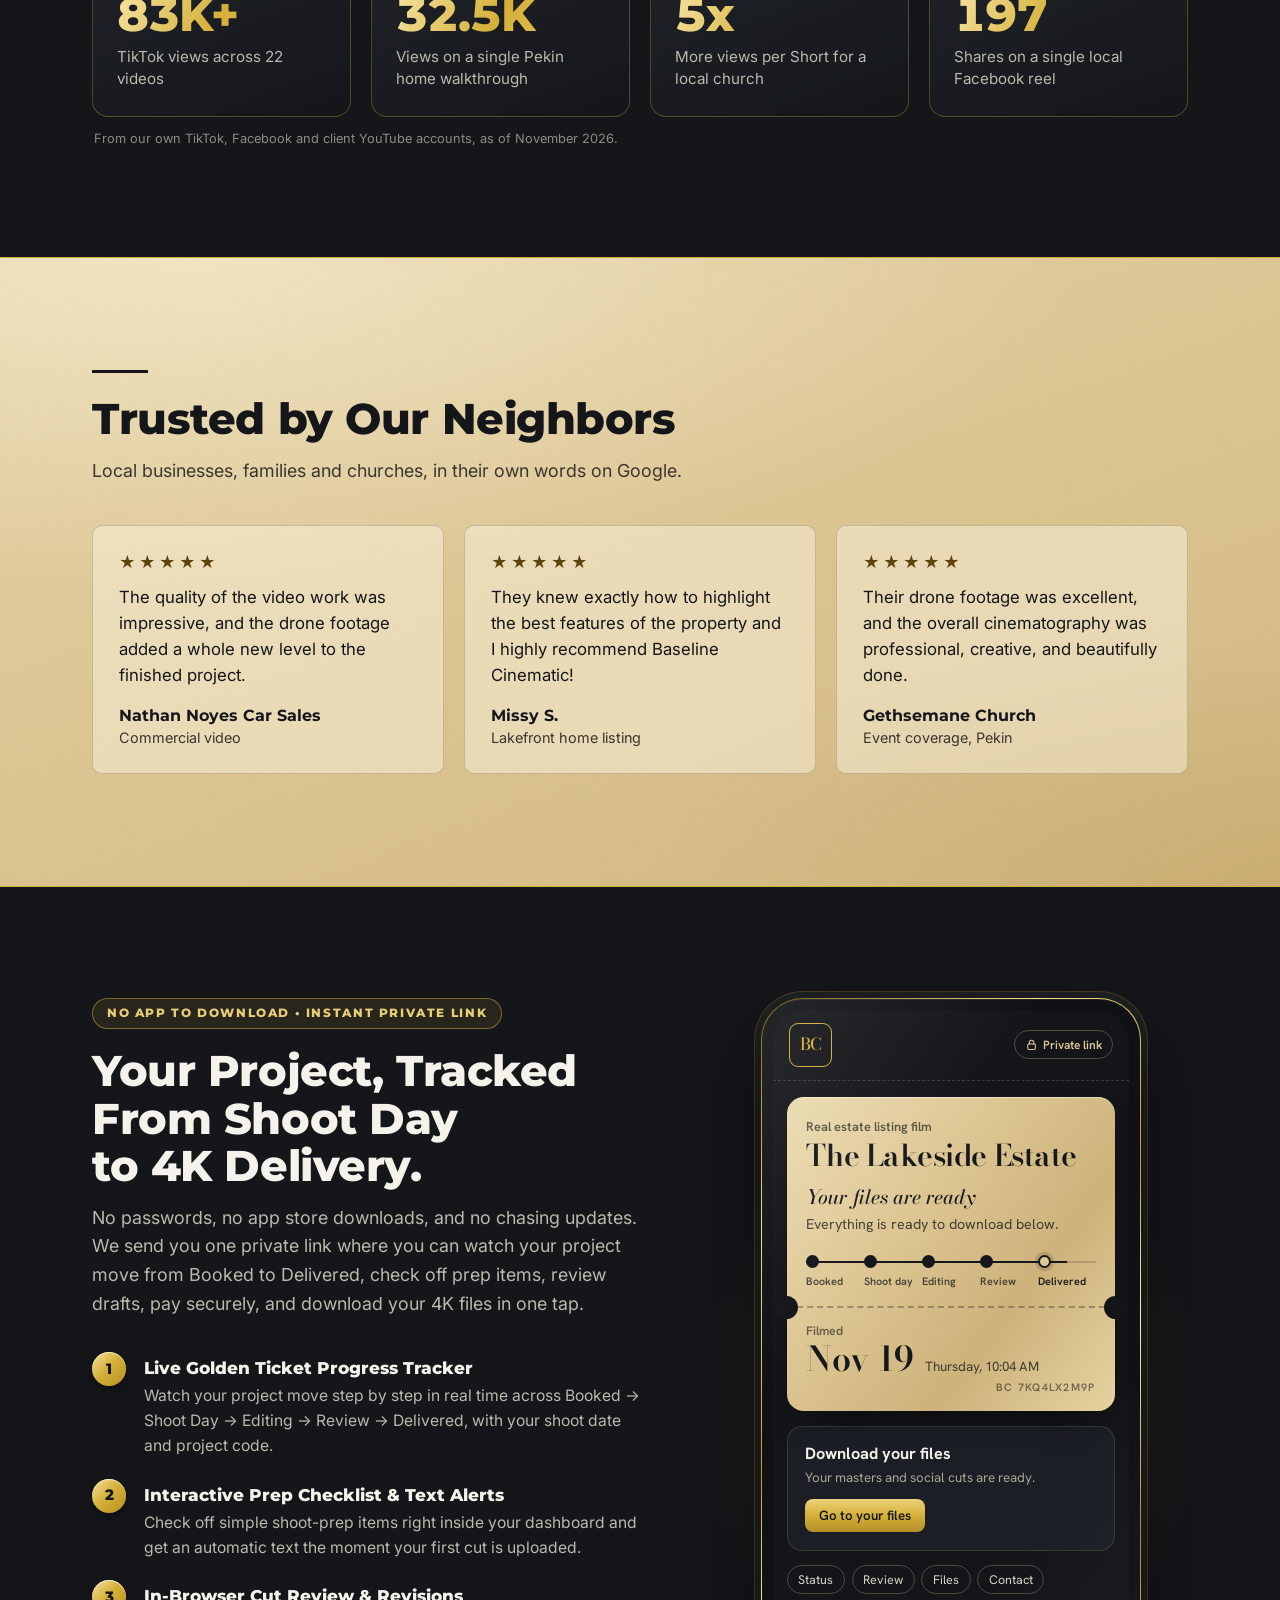
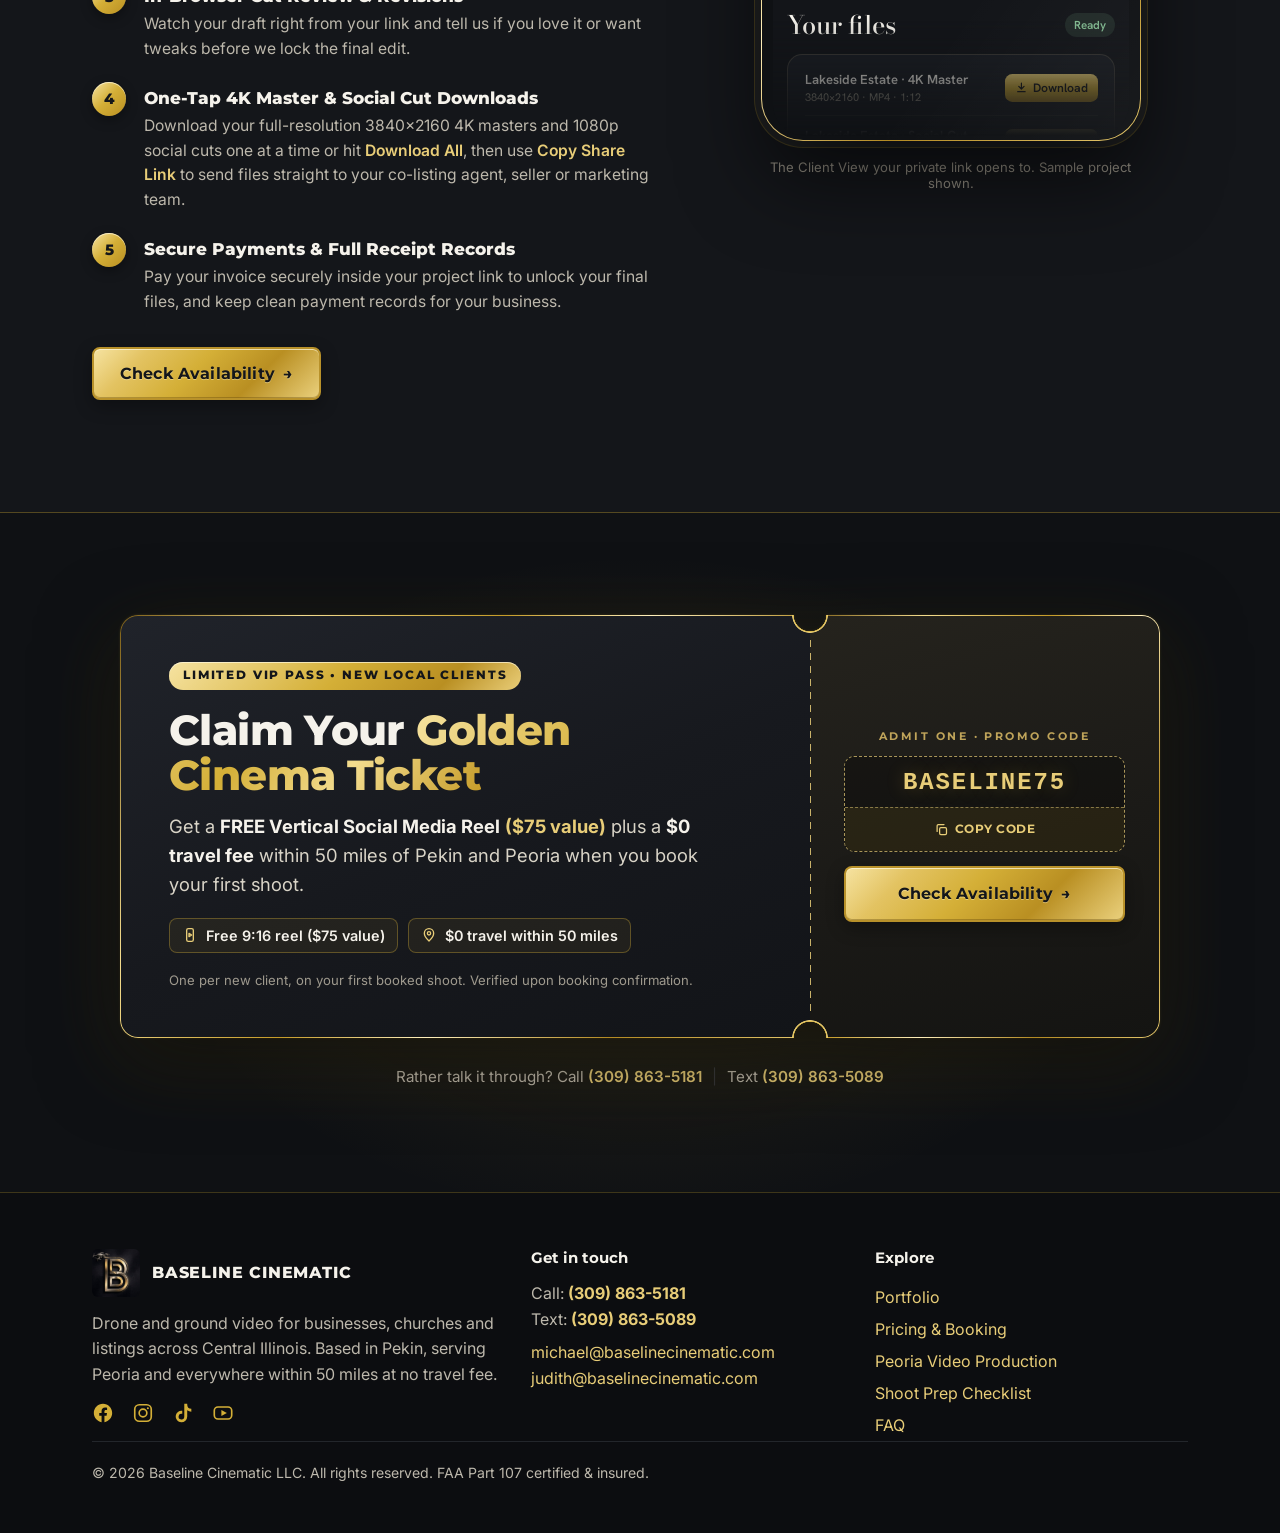
==== commit 3738b382: "Client Portal showcase on Real Estate and quote pages, hero link, app FAQ - real-estate.html: portal" ====
--- a/index.html
+++ b/index.html
@@ -335,6 +335,7 @@
             <div class="bc-hero-actions">
                 <a class="bc-btn bc-btn-quote" href="quote.html">Check Availability</a>
             </div>
+            <a class="bc-hero-portal" href="#client-portal"><svg viewBox="0 0 24 24" fill="none" stroke="currentColor" stroke-width="2" stroke-linecap="round" stroke-linejoin="round" aria-hidden="true"><rect x="5" y="11" width="14" height="10" rx="2"/><path d="M8 11V8a4 4 0 0 1 8 0v3"/></svg>Every project comes with a private client portal link<span aria-hidden="true">&darr;</span></a>
         </div>
     </header>
 
--- a/site-v2.css
+++ b/site-v2.css
@@ -1219,6 +1219,15 @@
     .bc-portal-phone { position: relative; top: auto; width: min(100%, 360px); margin: 6px auto 44px; }
     .bc-portal-copy .bc-btn-quote { width: 100%; }
 }
+/* Homepage hero: small link down to the portal showcase */
+.bc-hero-portal {
+    display: inline-flex; align-items: center; gap: 8px; margin-top: 18px; padding: 8px 14px; border-radius: 999px;
+    font: 600 0.9rem/1.3 'Inter', sans-serif; color: #f5e3a8; text-decoration: none;
+    background: rgba(12, 13, 16, 0.45); border: 1px solid rgba(212, 175, 55, 0.5); backdrop-filter: blur(4px);
+}
+.bc-hero-portal svg { width: 15px; height: 15px; flex: none; }
+.bc-hero-portal:hover { color: #fff; border-color: #d4af37; }
+@media (max-width: 640px) { .bc-hero-portal { font-size: 0.8rem; padding: 7px 12px; margin-top: 14px; } }
 @media (max-width: 420px) { .bc-portal-badge { letter-spacing: 0.08em; font-size: 0.66rem; padding: 7px 12px; } }
 @media (prefers-reduced-motion: reduce) {
     .pp-ticket { animation: none; }
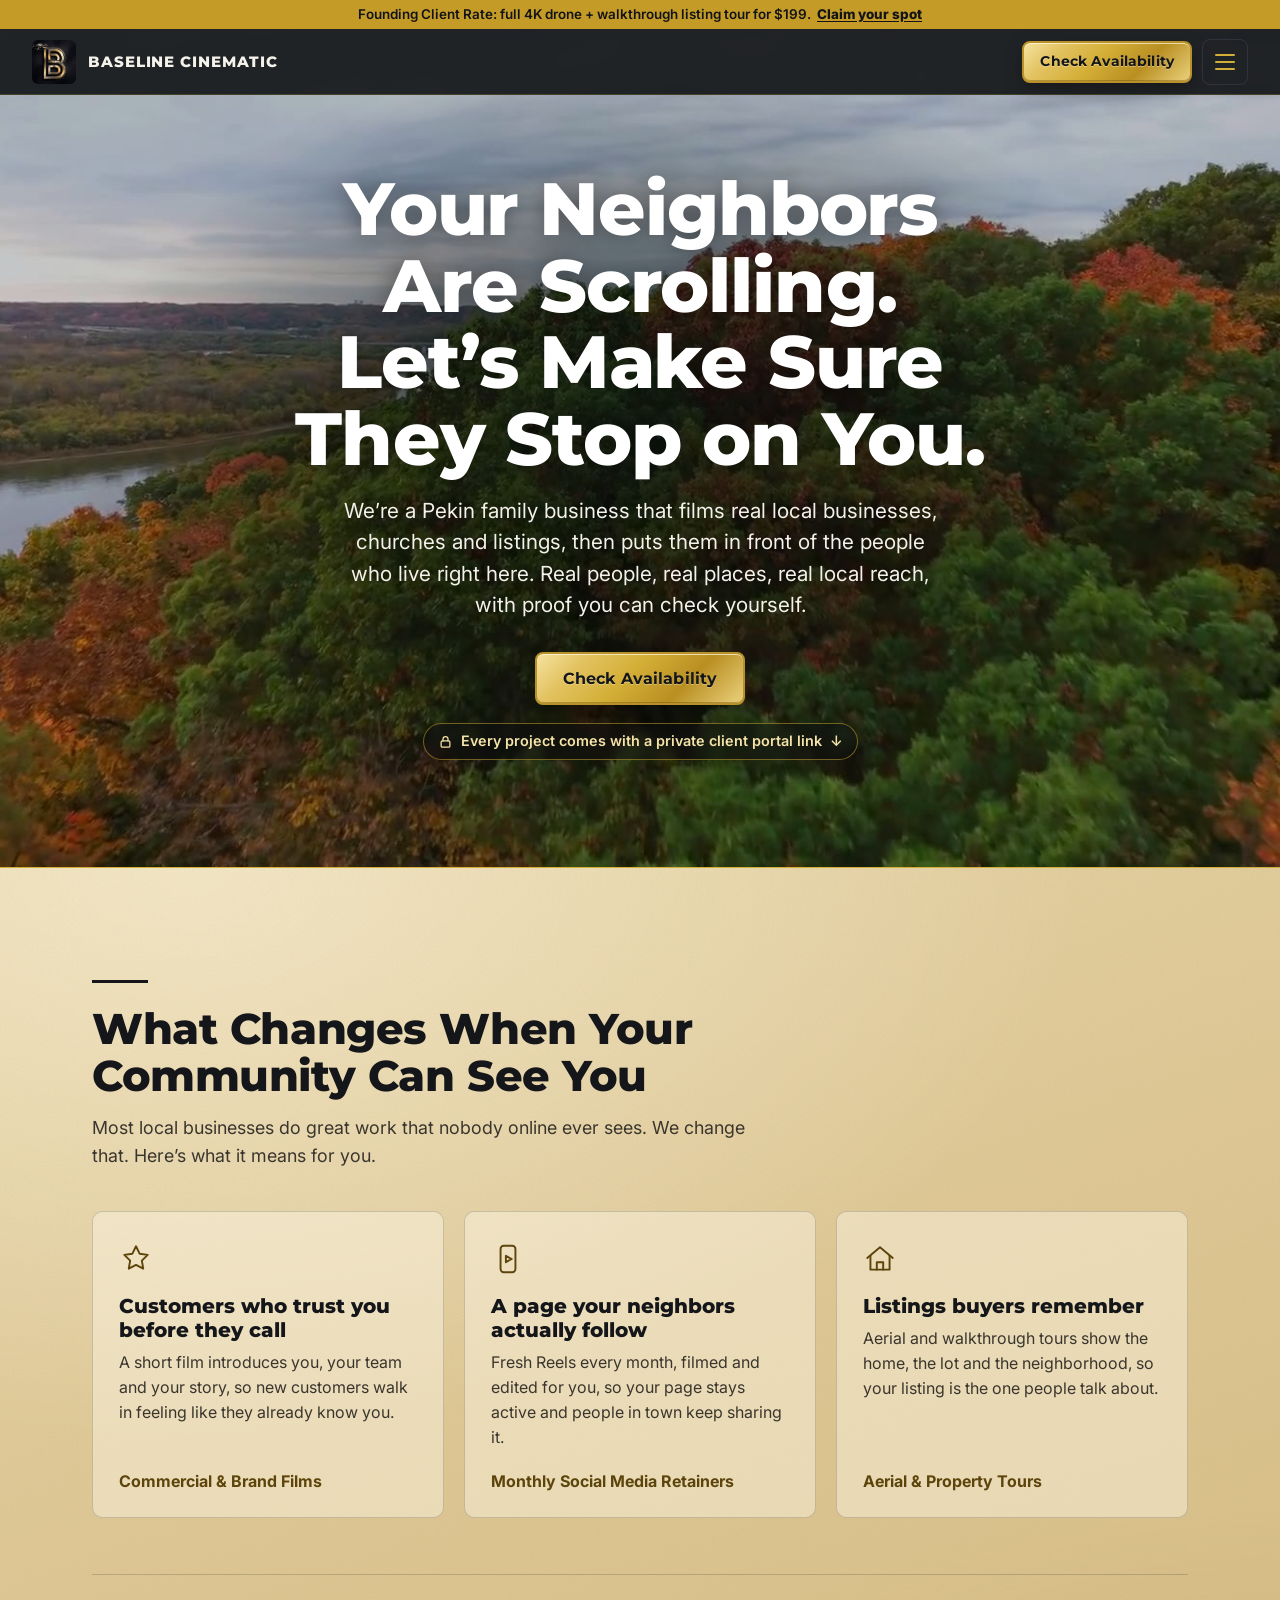
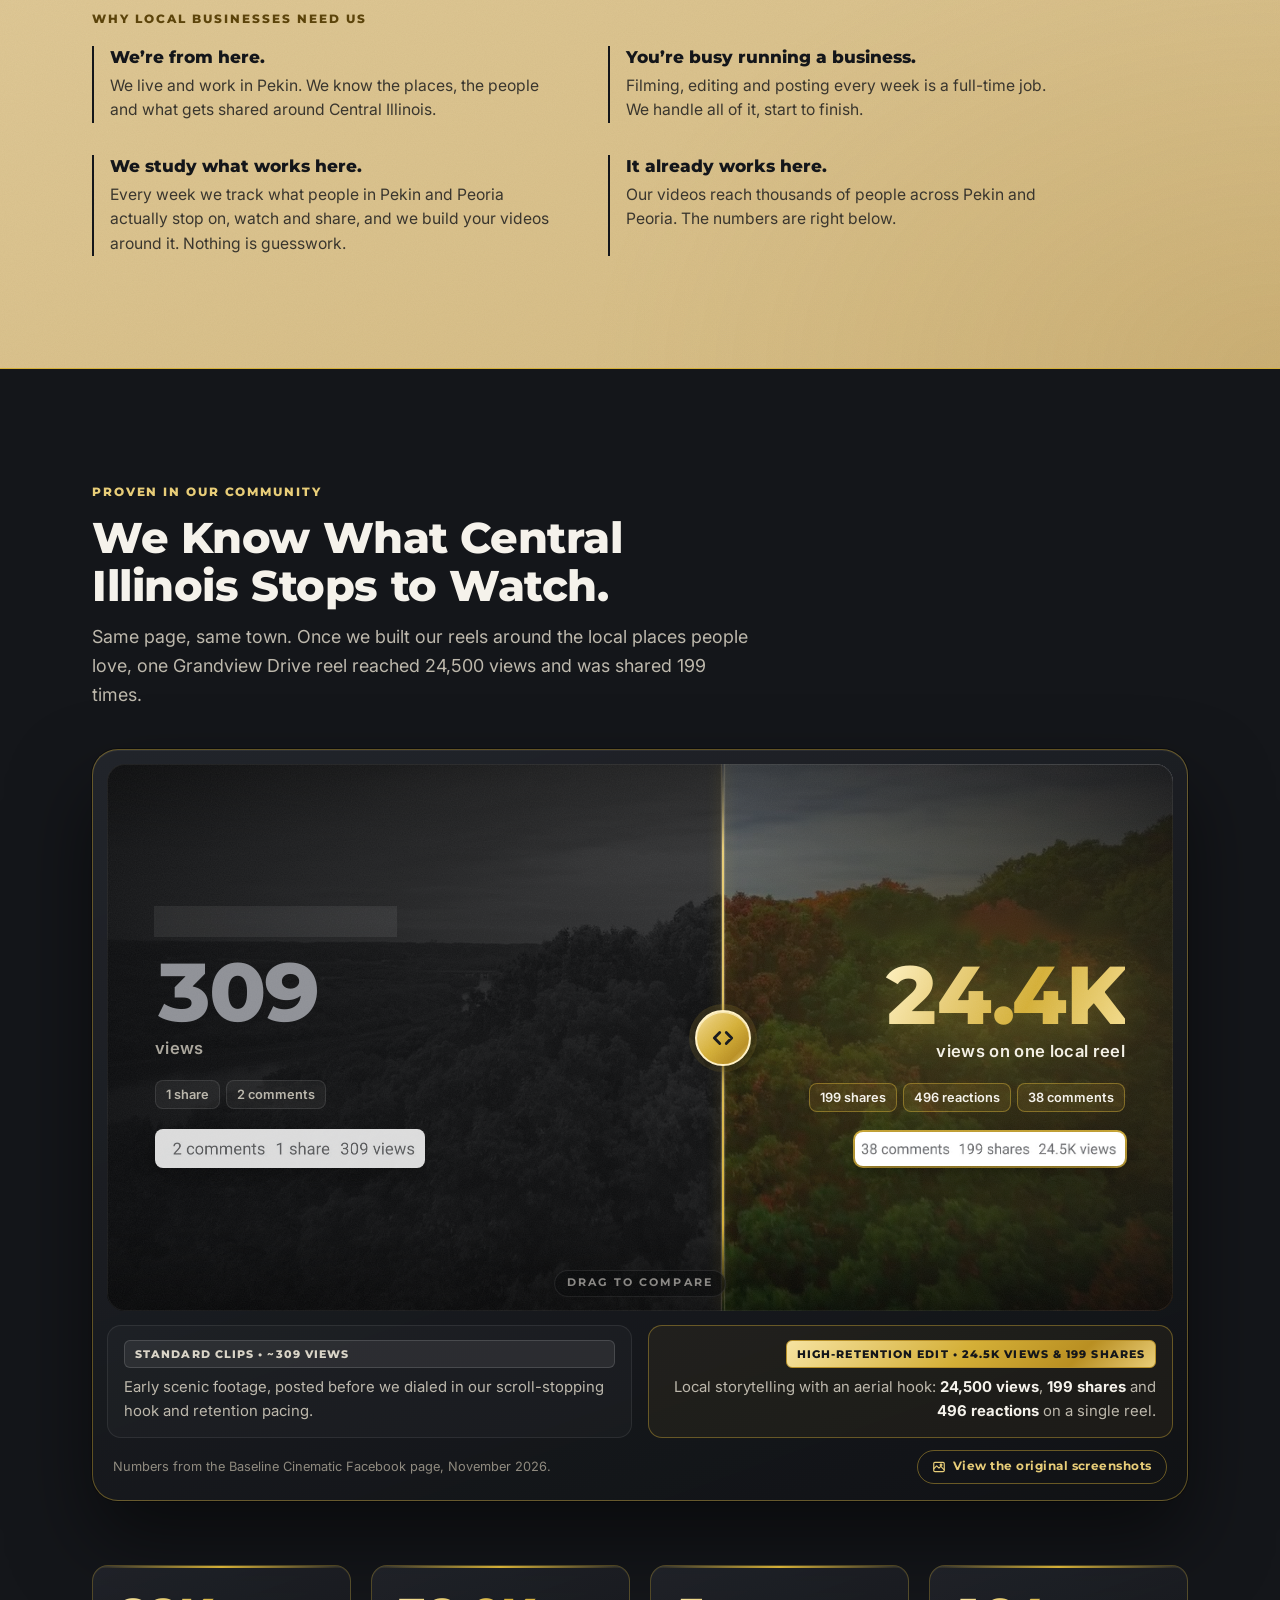
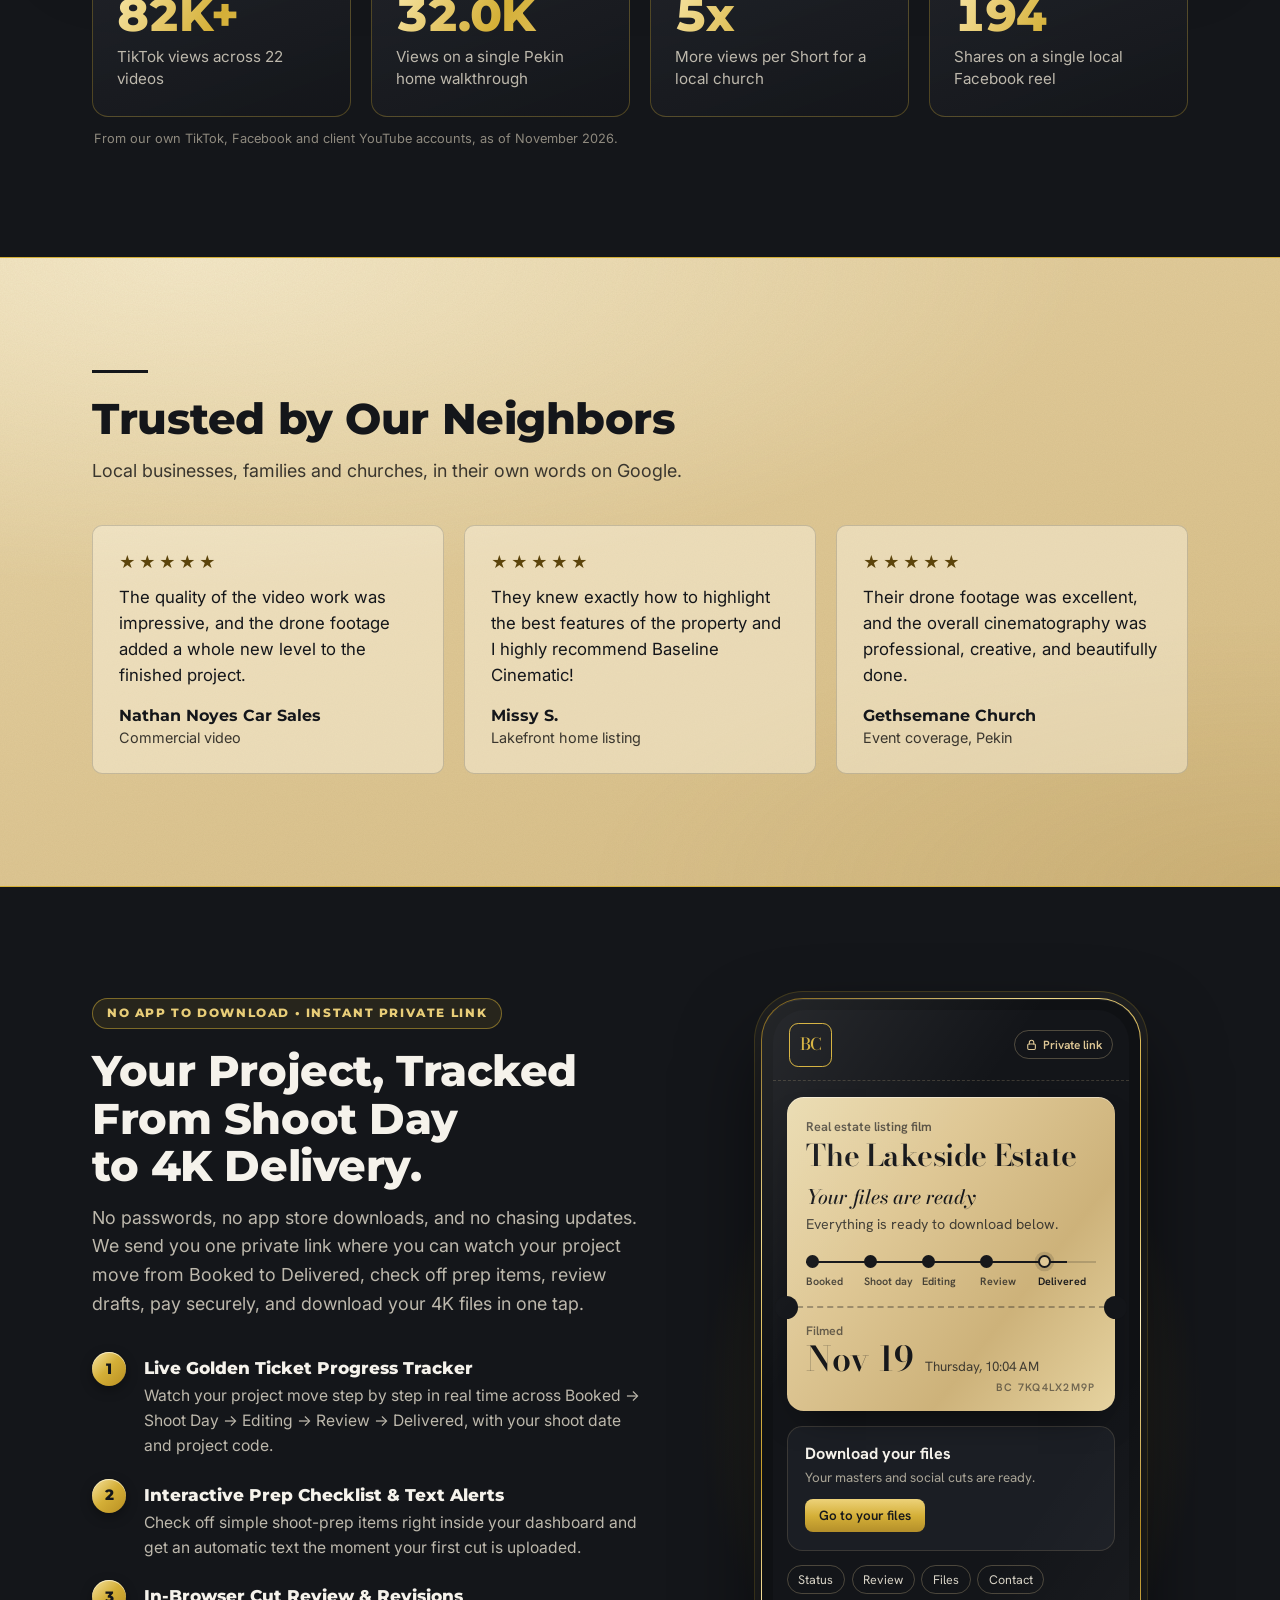
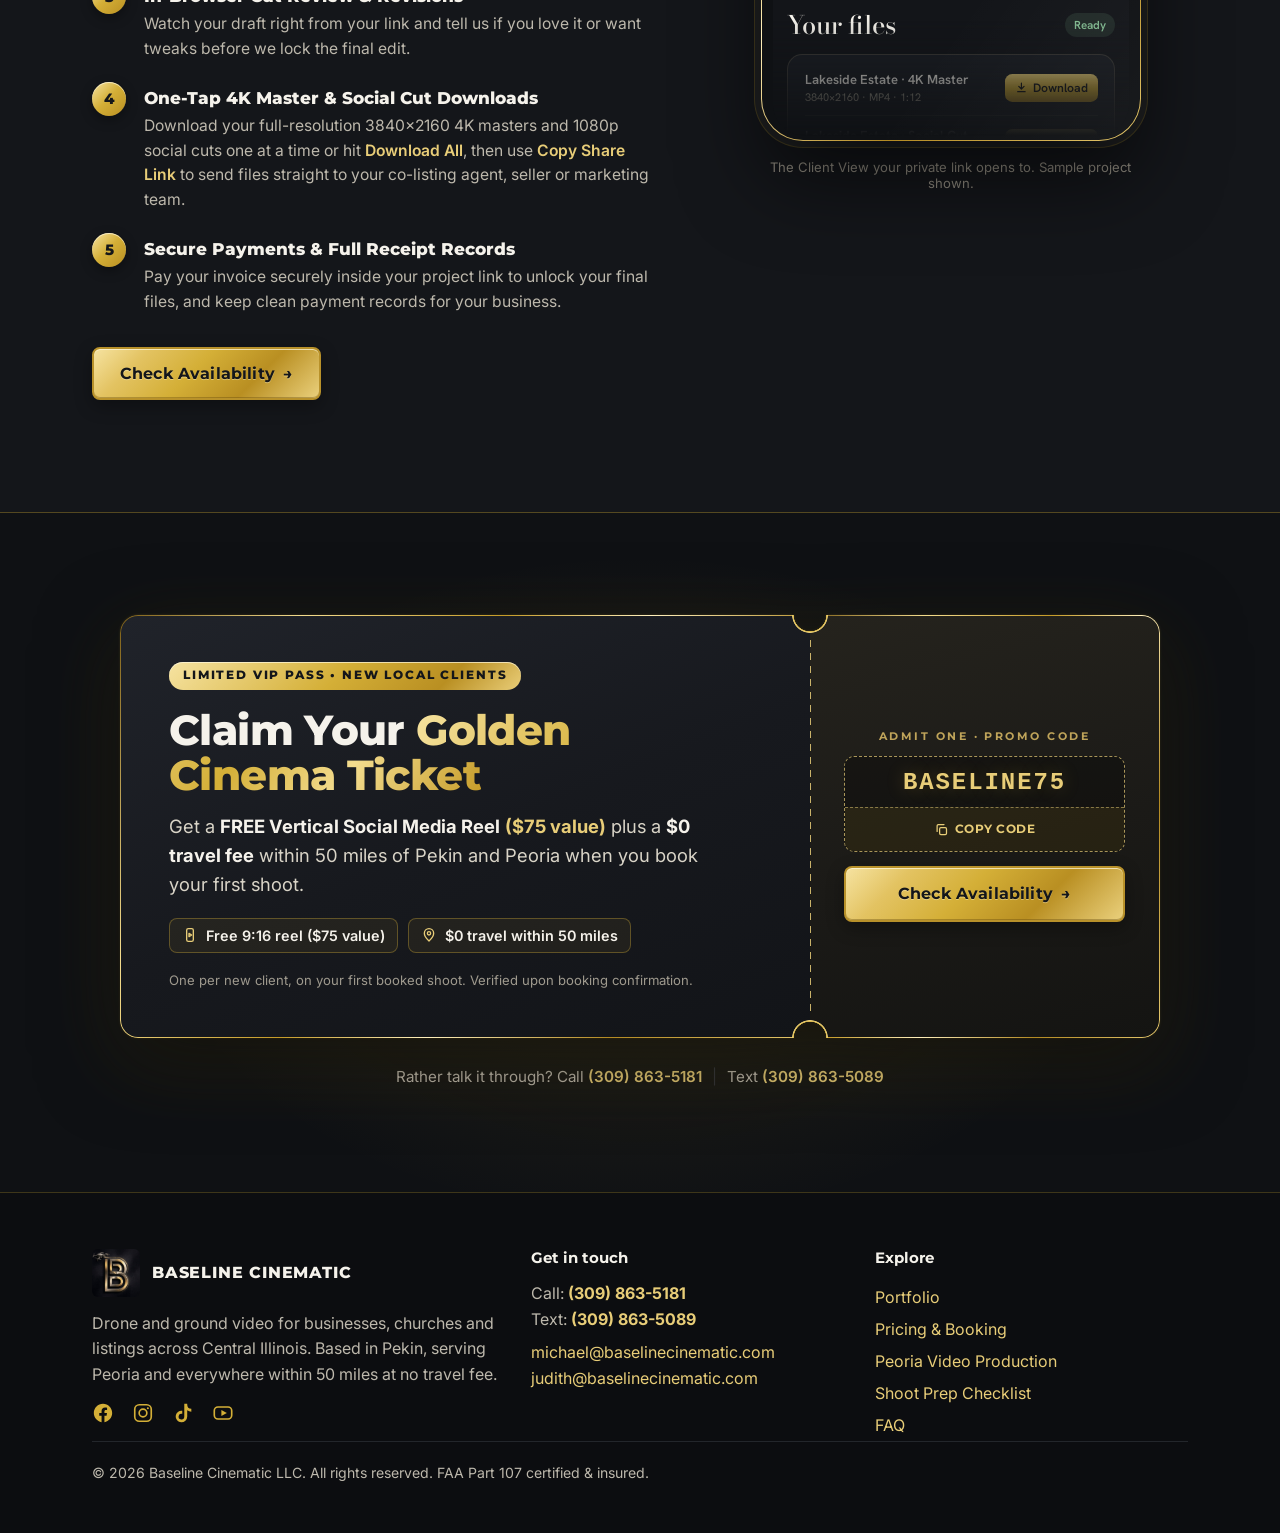
==== commit 5b1acd69: "Homepage: add 'real people, real places' to hero subtext Co-Authored-By: Claude Opus 5.5 <noreply@an" ====
--- a/index.html
+++ b/index.html
@@ -331,7 +331,7 @@
         <div class="overlay"></div>
         <div class="bc-hero-copy">
             <h1>Your Neighbors Are Scrolling. Let&rsquo;s Make Sure They Stop on You.</h1>
-            <p class="bc-hero-sub">We&rsquo;re a Pekin family business that films local businesses, churches and listings, then puts them in front of the people who live right here. Real local reach, with proof you can check yourself.</p>
+            <p class="bc-hero-sub">We&rsquo;re a Pekin family business that films real local businesses, churches and listings, then puts them in front of the people who live right here. Real people, real places, real local reach, with proof you can check yourself.</p>
             <div class="bc-hero-actions">
                 <a class="bc-btn bc-btn-quote" href="quote.html">Check Availability</a>
             </div>
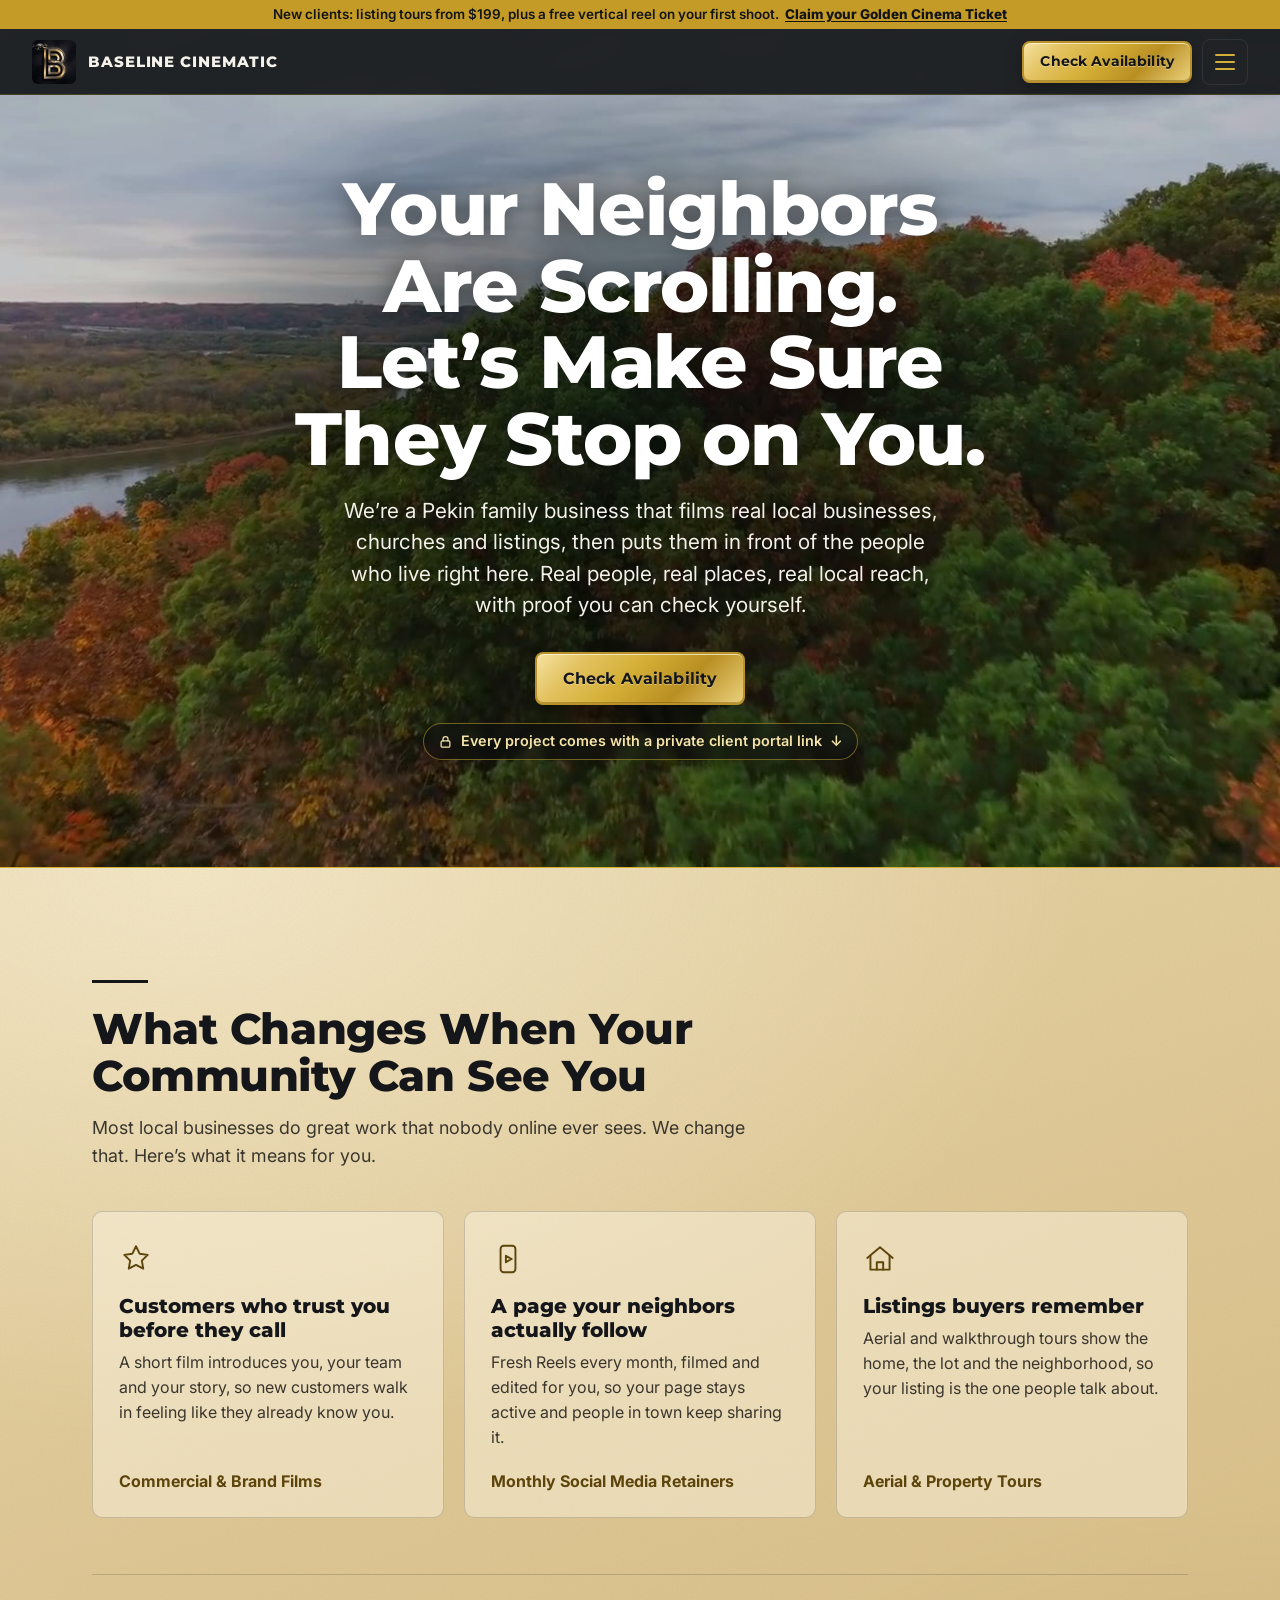
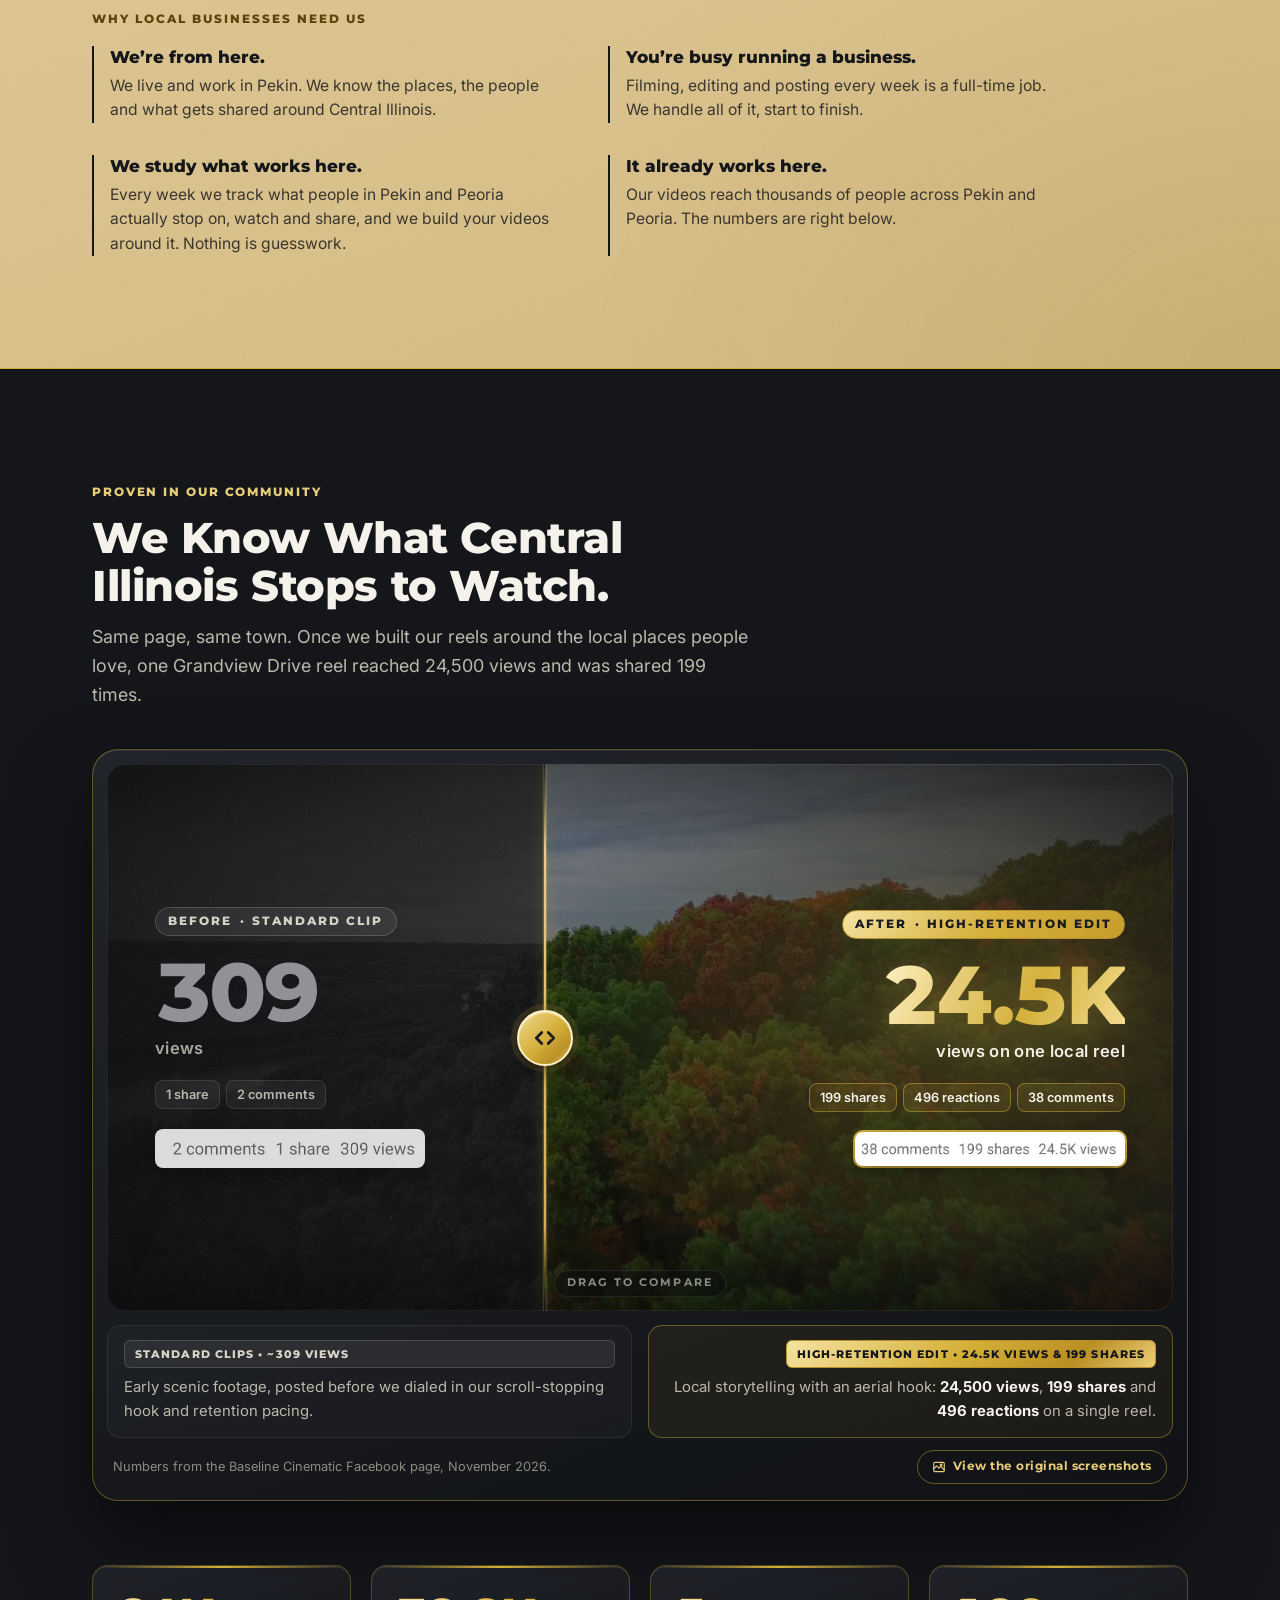
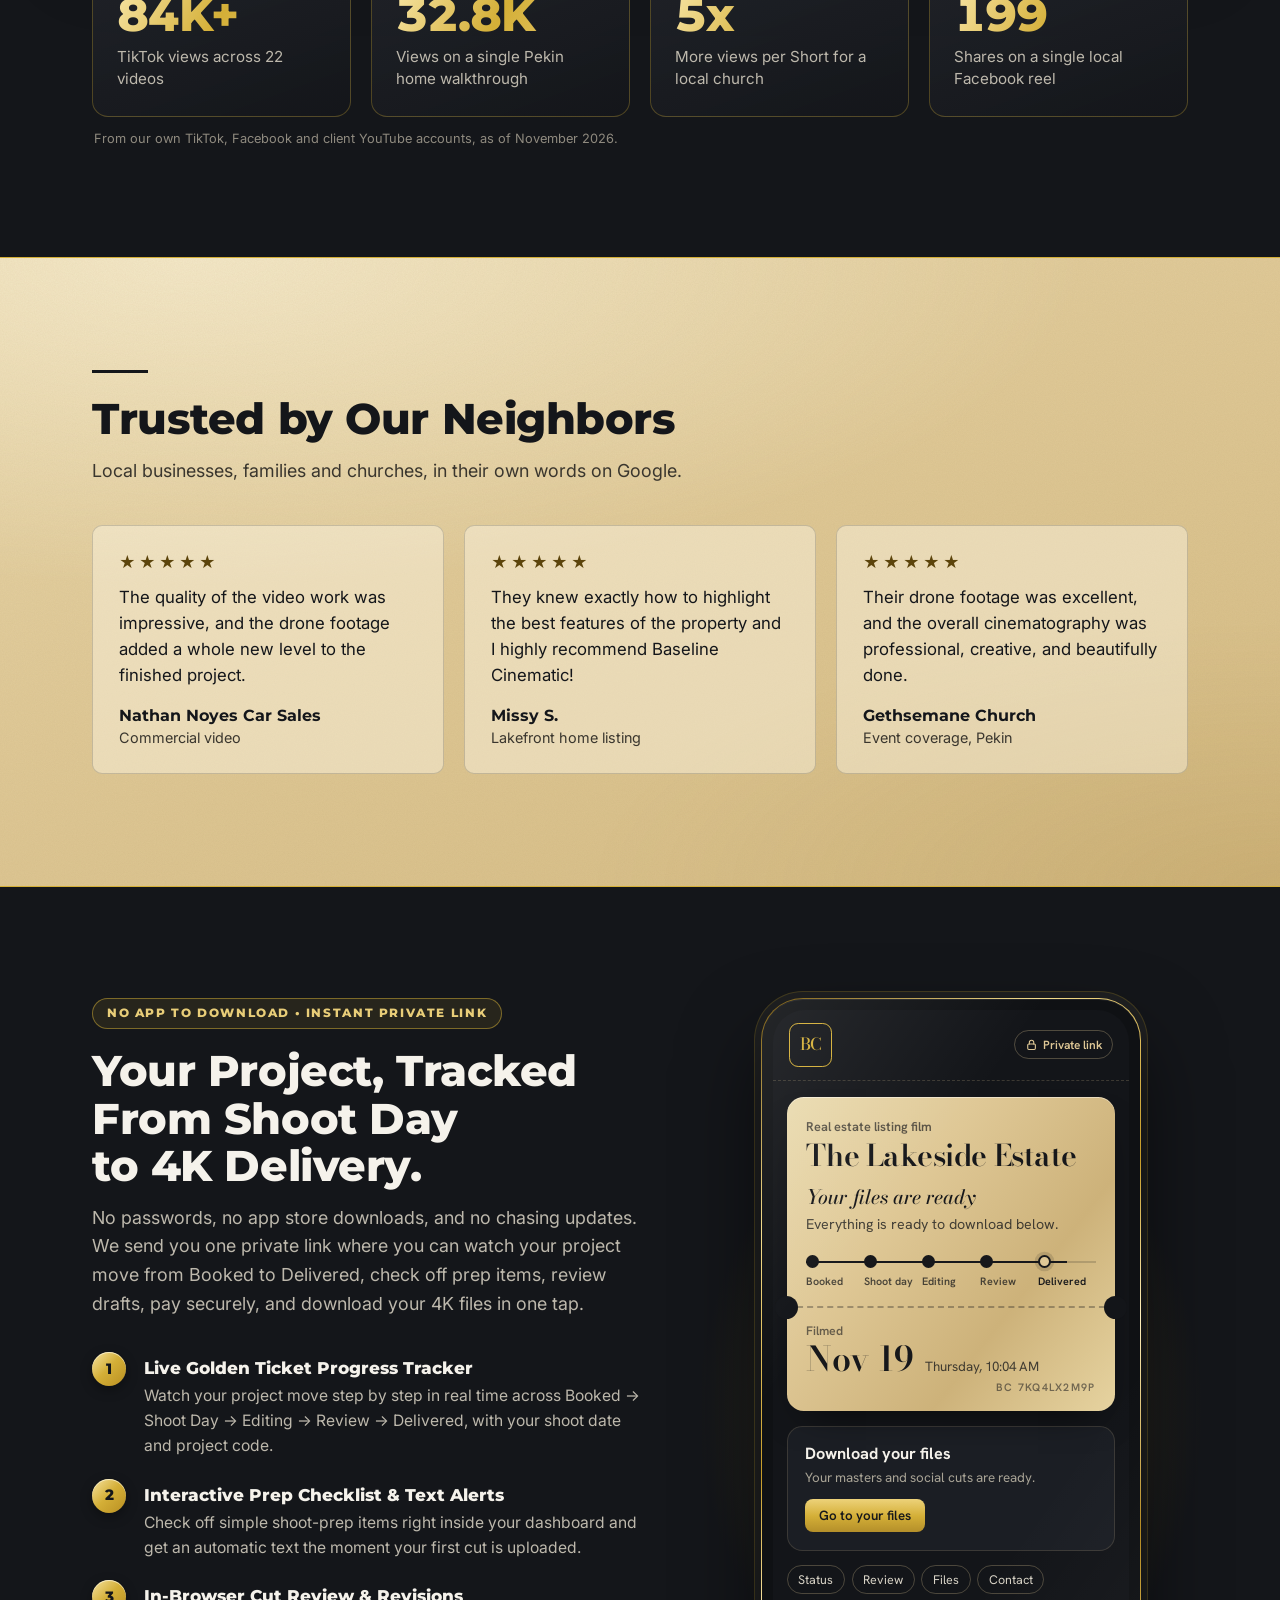
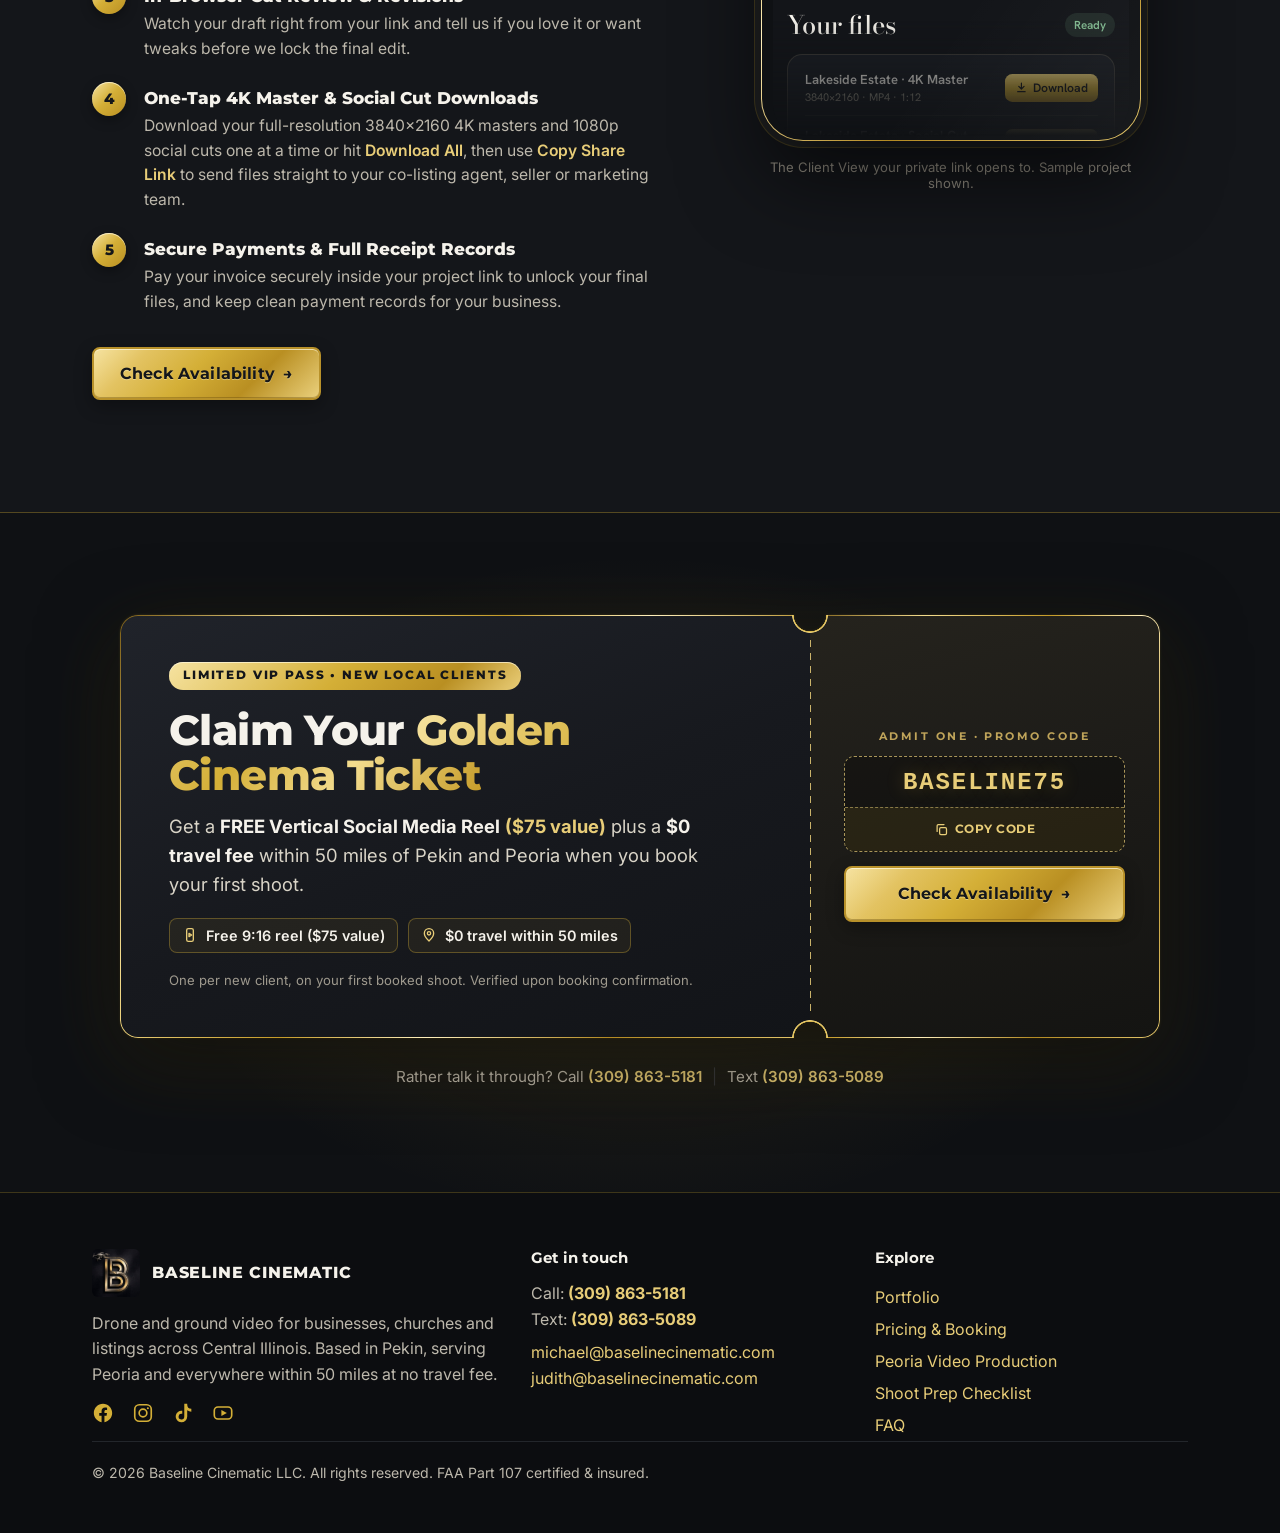
==== commit 470369d9: "Simplify promo banner to one combined offer; mention 24-hour rush in turnaround FAQ Co-Authored-By: " ====
--- a/index.html
+++ b/index.html
@@ -290,7 +290,7 @@
     <!-- HEADER: slim promo bar, logo, Check Availability button, menu drawer (styles: site-v2.css, behavior: site-nav.js) -->
     <div class="sticky-wrapper bc-top" id="site-top">
         <div class="bc-promo">
-            <span class="promo-only">Founding Client Rate: full 4K drone + walkthrough listing tour for $199.<a href="quote.html?service=real-estate-tour">Claim your spot</a></span>
+            <span class="promo-only">New clients: listing tours from $199, plus a free vertical reel on your first shoot.<a href="quote.html?promo=BASELINE75">Claim your Golden Cinema Ticket</a></span>
             <span class="after-promo">New clients: a free vertical social reel with your first shoot.<a href="quote.html?voucher=1">Claim it</a></span>
         </div>
         <div class="bc-bar">
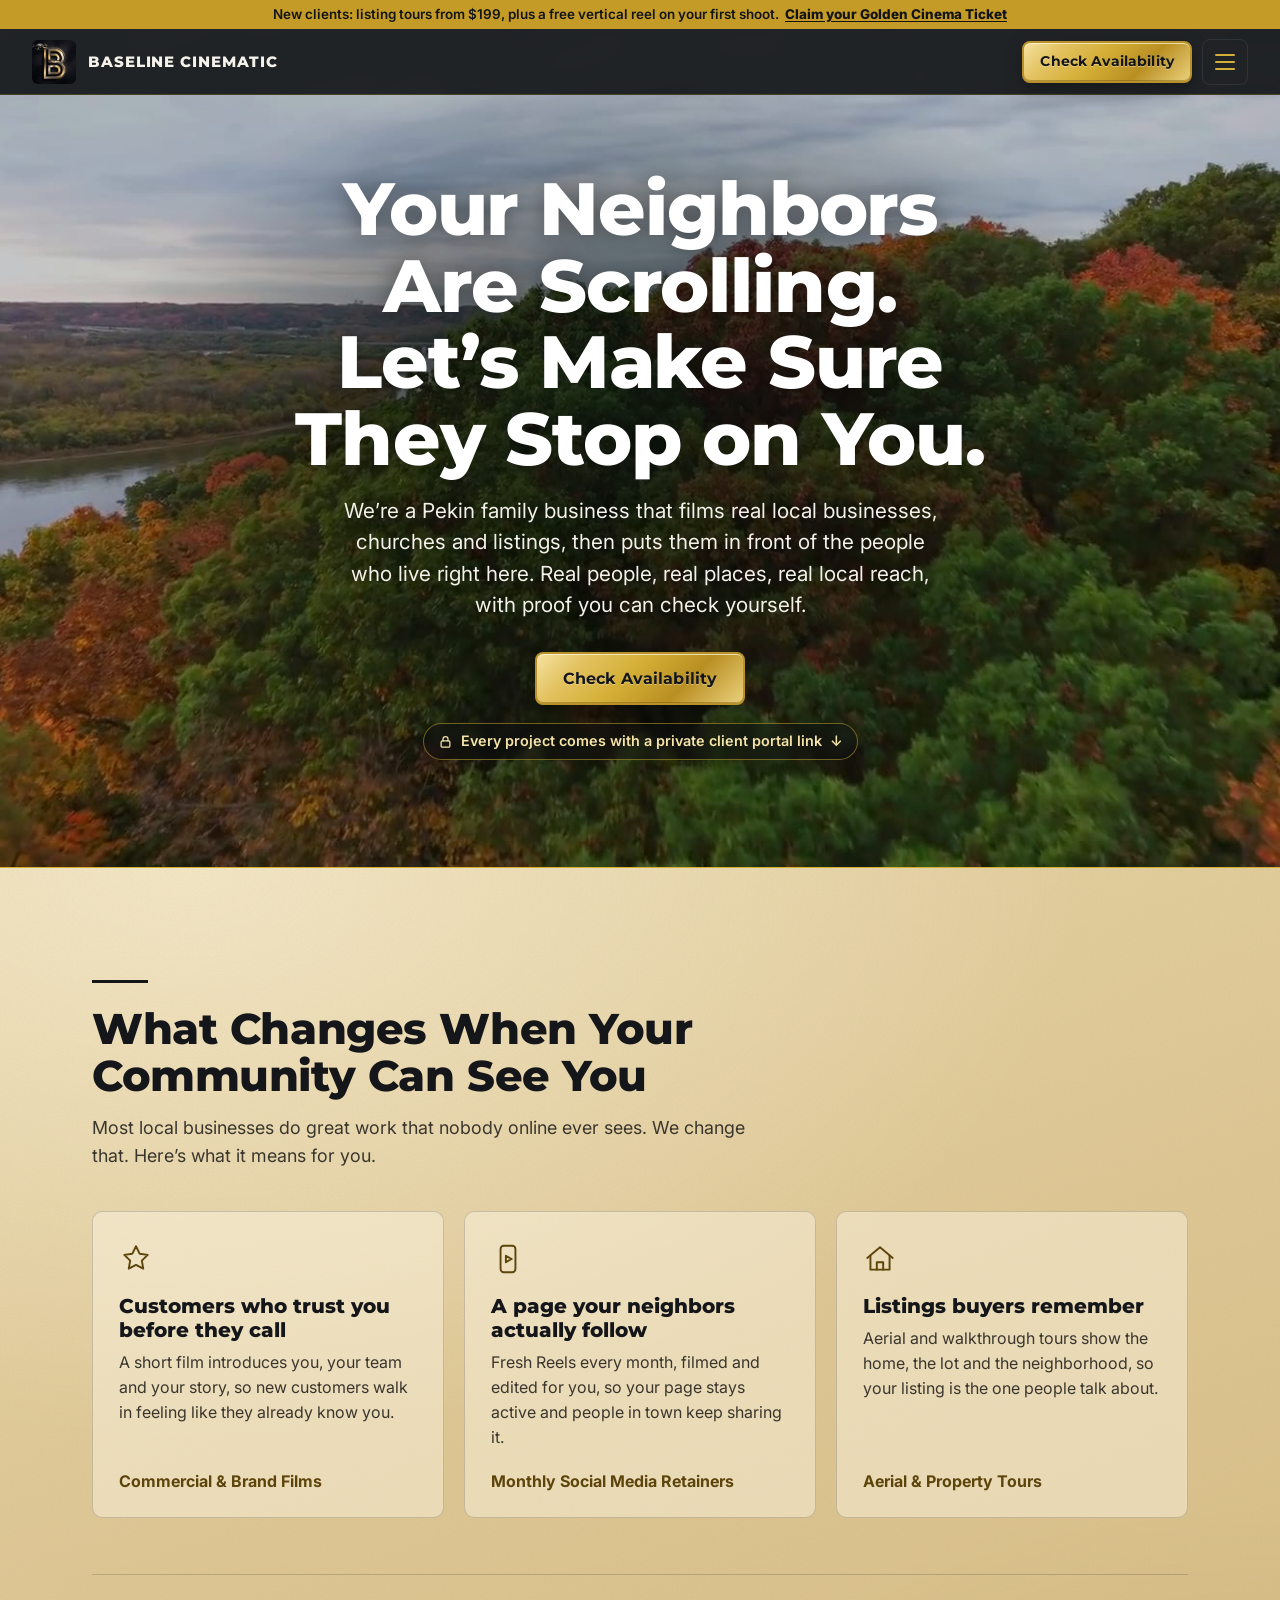
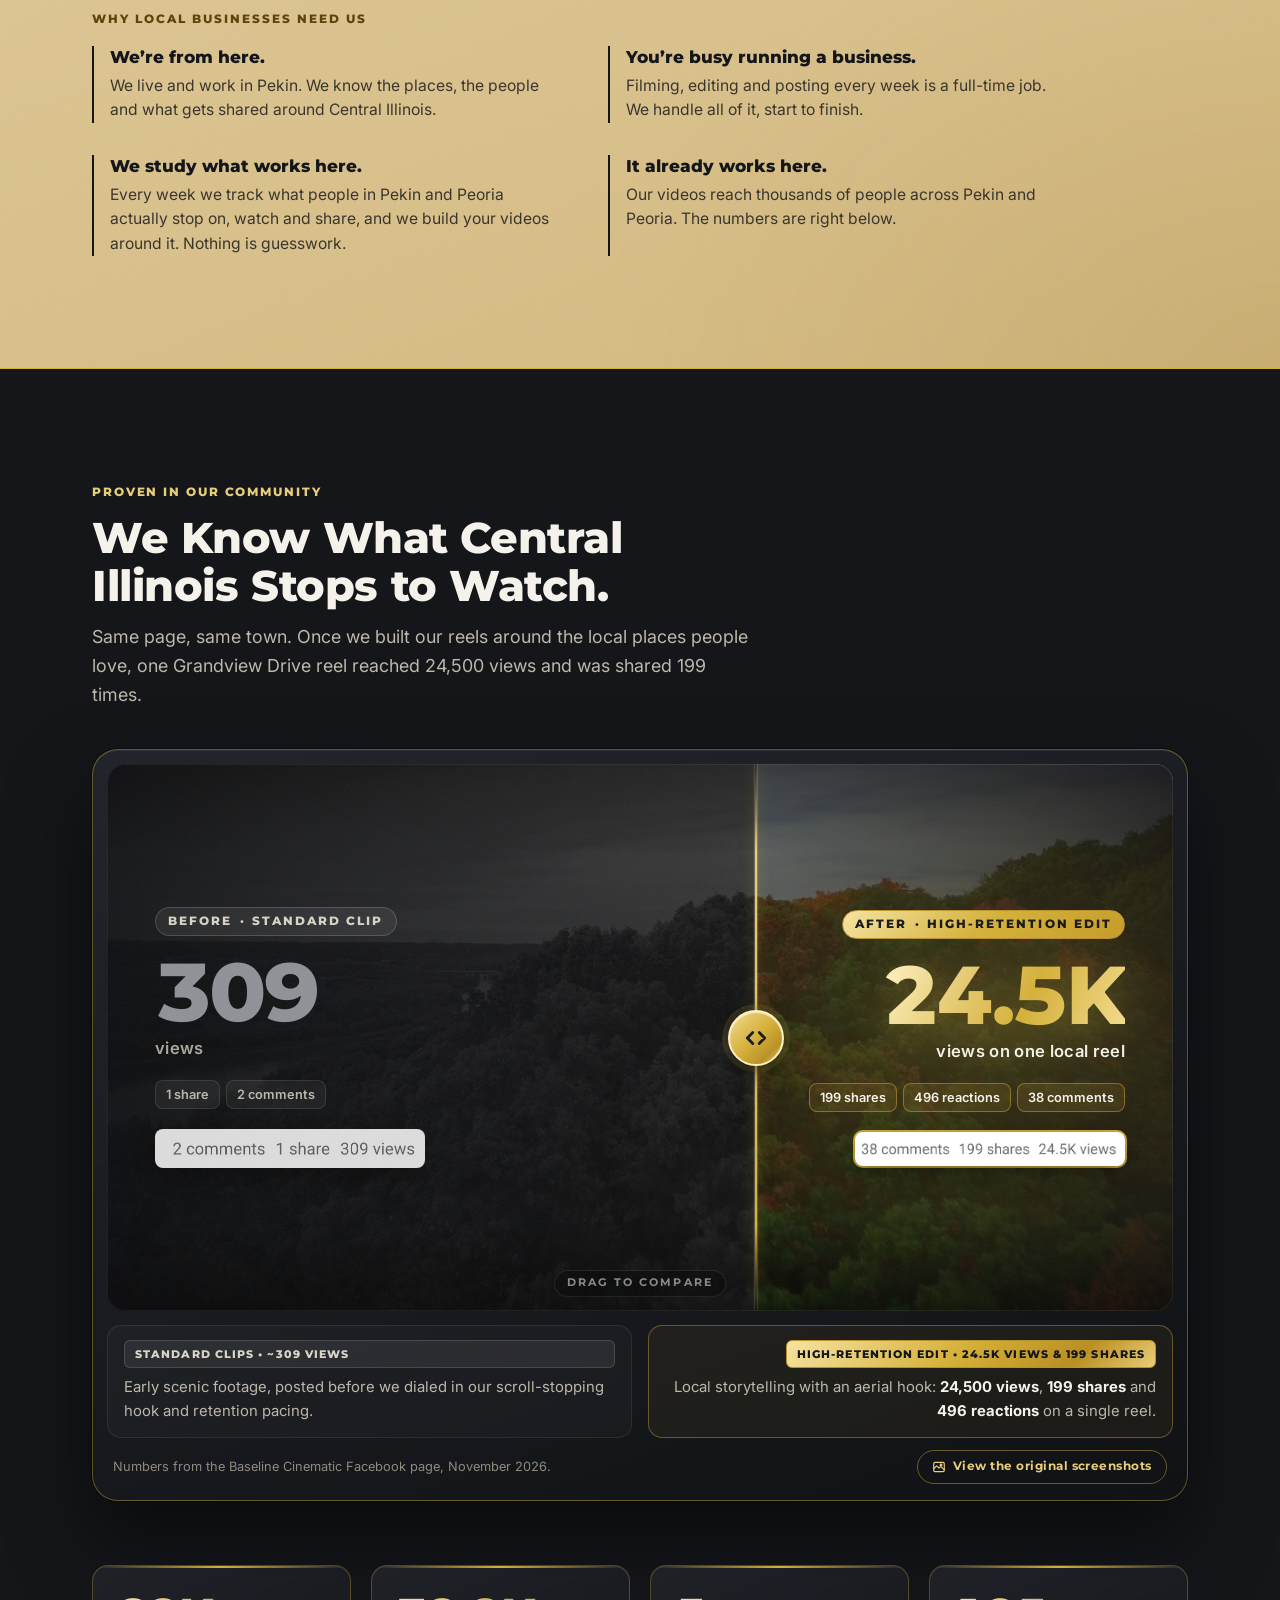
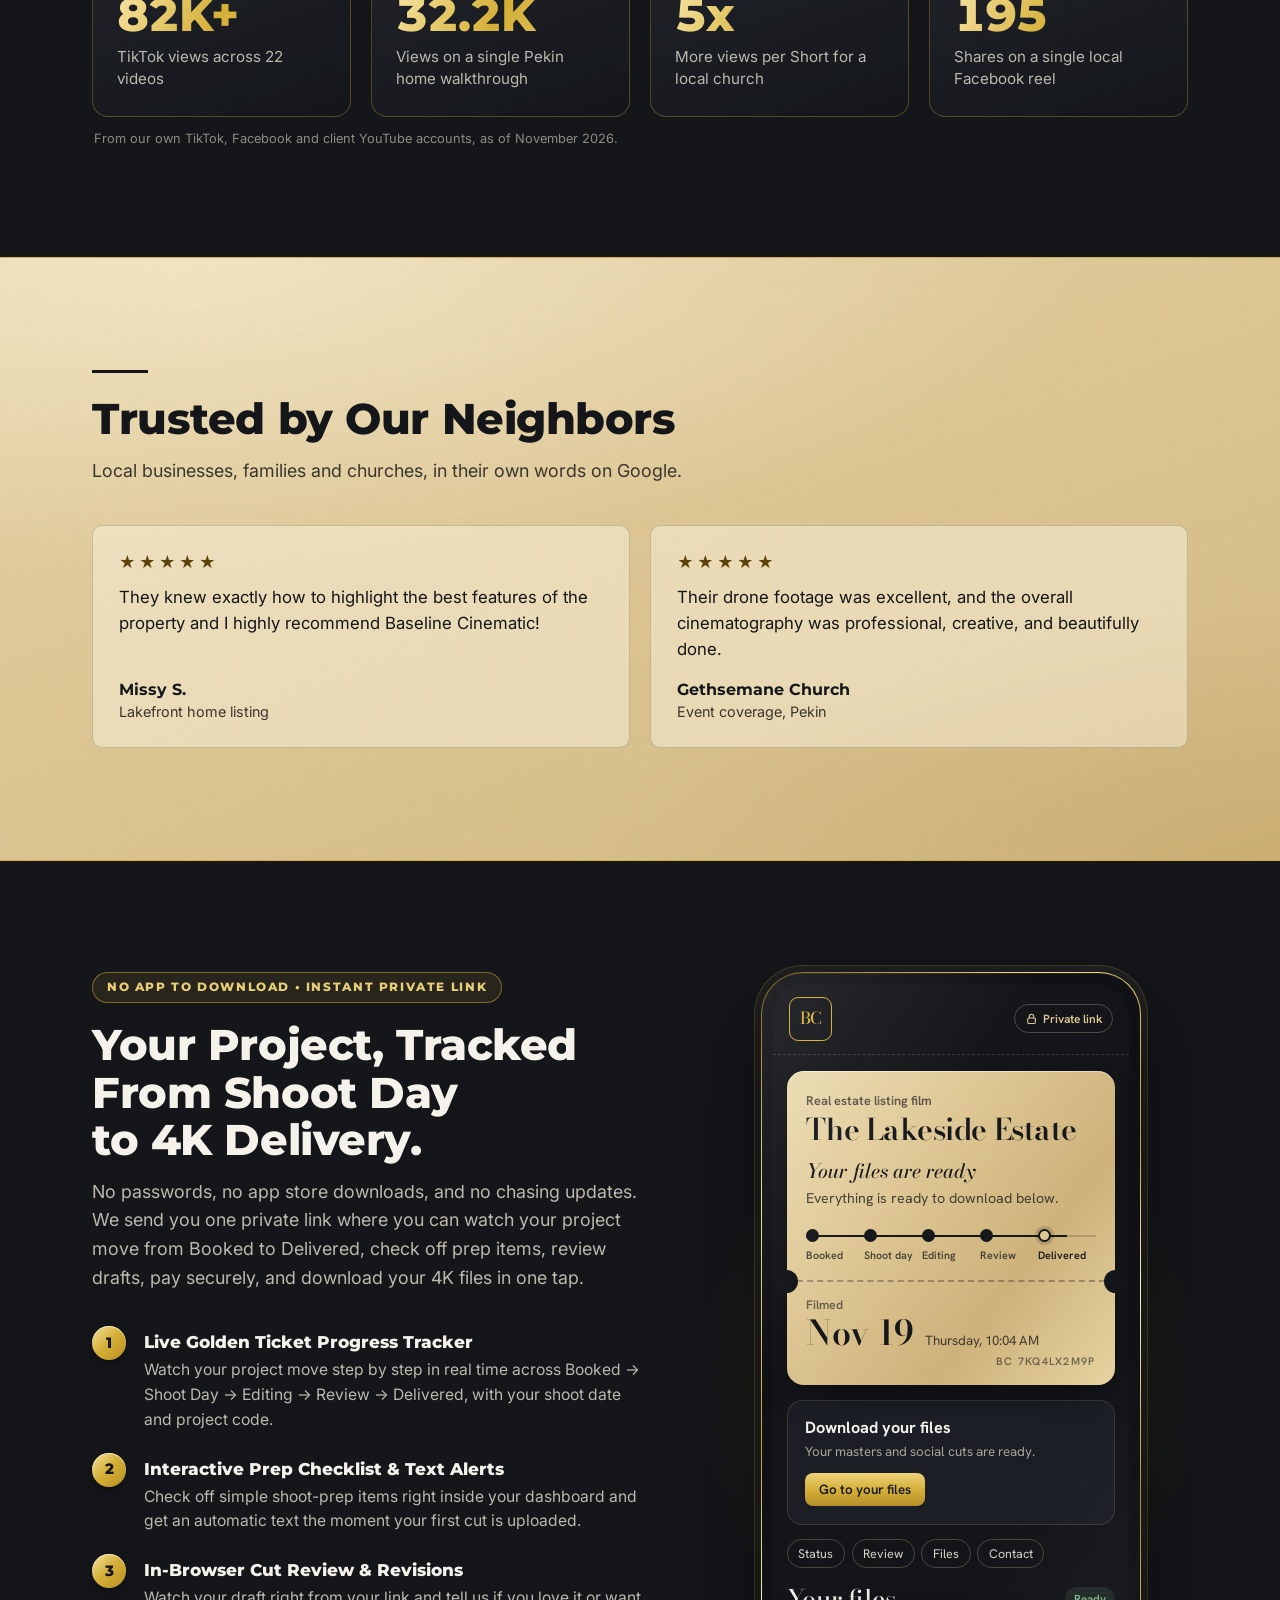
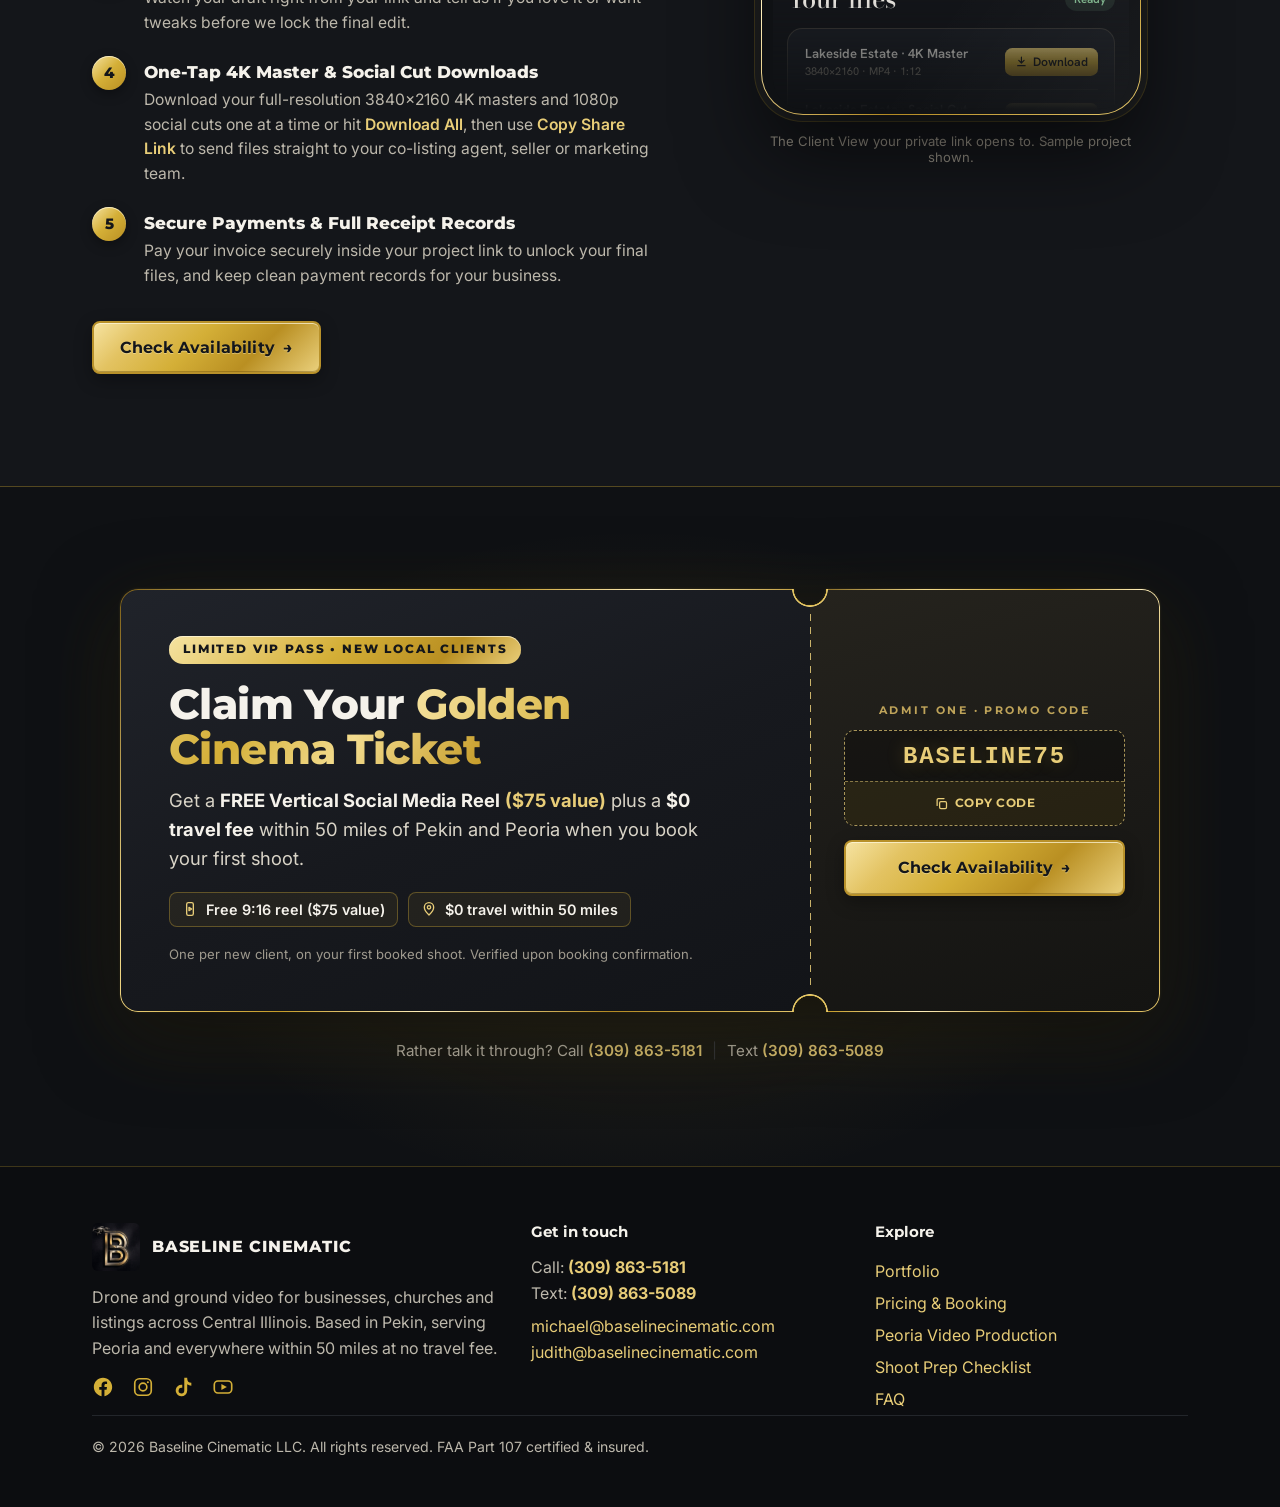
==== commit a0a02e60: "Remove Nathan Noyes Car Sales review from all pages and review schema Co-Authored-By: Claude Opus 5." ====
--- a/index.html
+++ b/index.html
@@ -215,23 +215,6 @@
         ]
       },
       "review": [
-        {
-          "@type": "Review",
-          "author": {
-            "@type": "Organization",
-            "name": "Nathan Noyes Car Sales"
-          },
-          "reviewRating": {
-            "@type": "Rating",
-            "ratingValue": "5",
-            "bestRating": "5"
-          },
-          "reviewBody": "We had a fantastic experience with Baseline Cinematic. The quality of the video work was impressive, and the drone footage added a whole new level to the finished project. Everything looked polished, smooth, and professionally produced. You can tell they care about the details and take pride in their work. The final result exceeded expectations, and I would absolutely recommend them to anyone needing high-quality videography or aerial footage.",
-          "publisher": {
-            "@type": "Organization",
-            "name": "Google"
-          }
-        },
         {
           "@type": "Review",
           "author": {
@@ -451,11 +434,6 @@
                 <div class="bc-reviews">
                     <figure class="bc-review">
                         <div class="bc-stars" aria-label="5 out of 5 stars">★★★★★</div>
-                        <blockquote>The quality of the video work was impressive, and the drone footage added a whole new level to the finished project.</blockquote>
-                        <figcaption><strong>Nathan Noyes Car Sales</strong><span>Commercial video</span></figcaption>
-                    </figure>
-                    <figure class="bc-review">
-                        <div class="bc-stars" aria-label="5 out of 5 stars">★★★★★</div>
                         <blockquote>They knew exactly how to highlight the best features of the property and I highly recommend Baseline Cinematic!</blockquote>
                         <figcaption><strong>Missy S.</strong><span>Lakefront home listing</span></figcaption>
                     </figure>
--- a/site-v2.css
+++ b/site-v2.css
@@ -306,7 +306,7 @@
 .bc-yt iframe { position: absolute; inset: 0; width: 100%; height: 100%; border: 0; z-index: 2; }
 
 /* Reviews */
-.bc-reviews { display: grid; grid-template-columns: repeat(3, minmax(0, 1fr)); gap: 20px; }
+.bc-reviews { display: grid; grid-template-columns: repeat(auto-fit, minmax(260px, 1fr)); gap: 20px; }
 .bc-review { margin: 0; background: var(--bc-paper-card); border: 1px solid var(--bc-paper-line); border-radius: var(--bc-radius); padding: 26px; display: flex; flex-direction: column; }
 .bc-stars { color: var(--bc-gold-ink); letter-spacing: 3px; font-size: 1rem; margin-bottom: 12px; }
 .bc-review blockquote { margin: 0 0 18px; font-size: 1.05rem; line-height: 1.55; color: var(--bc-ink); }
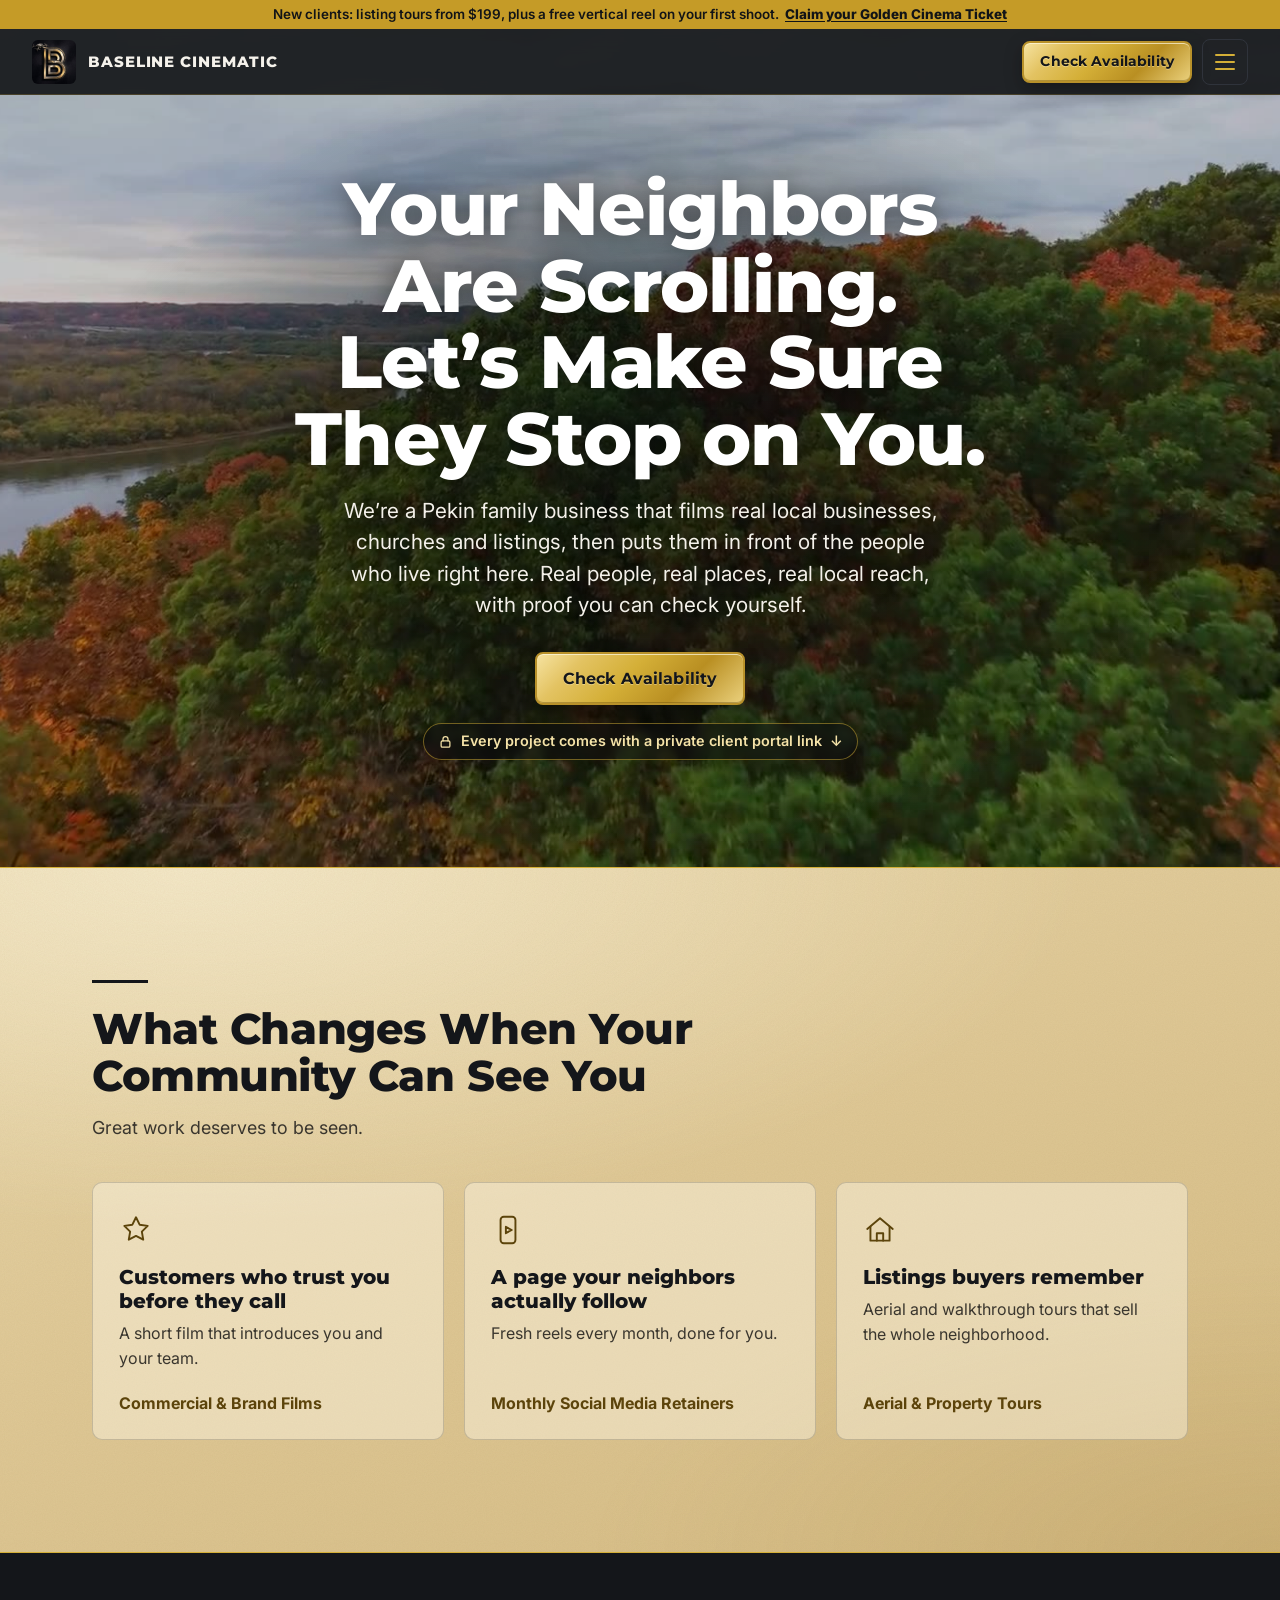
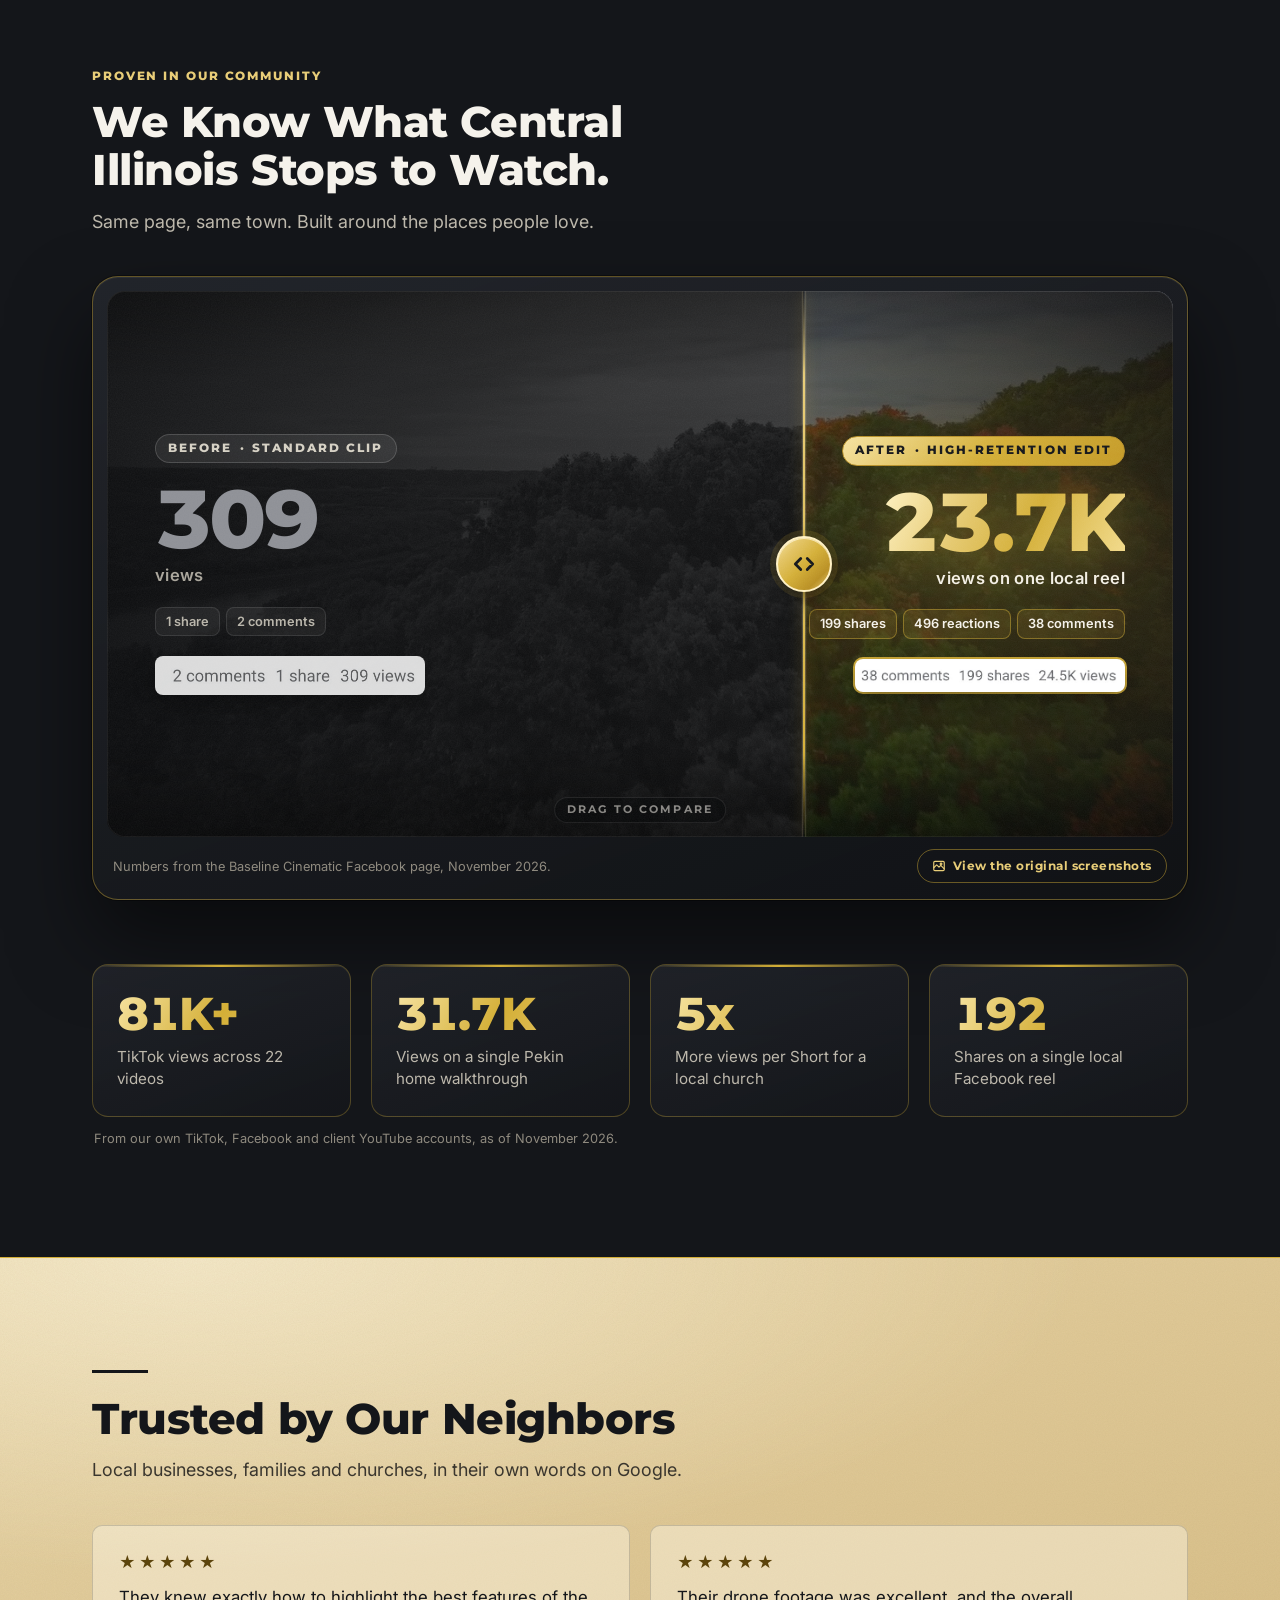
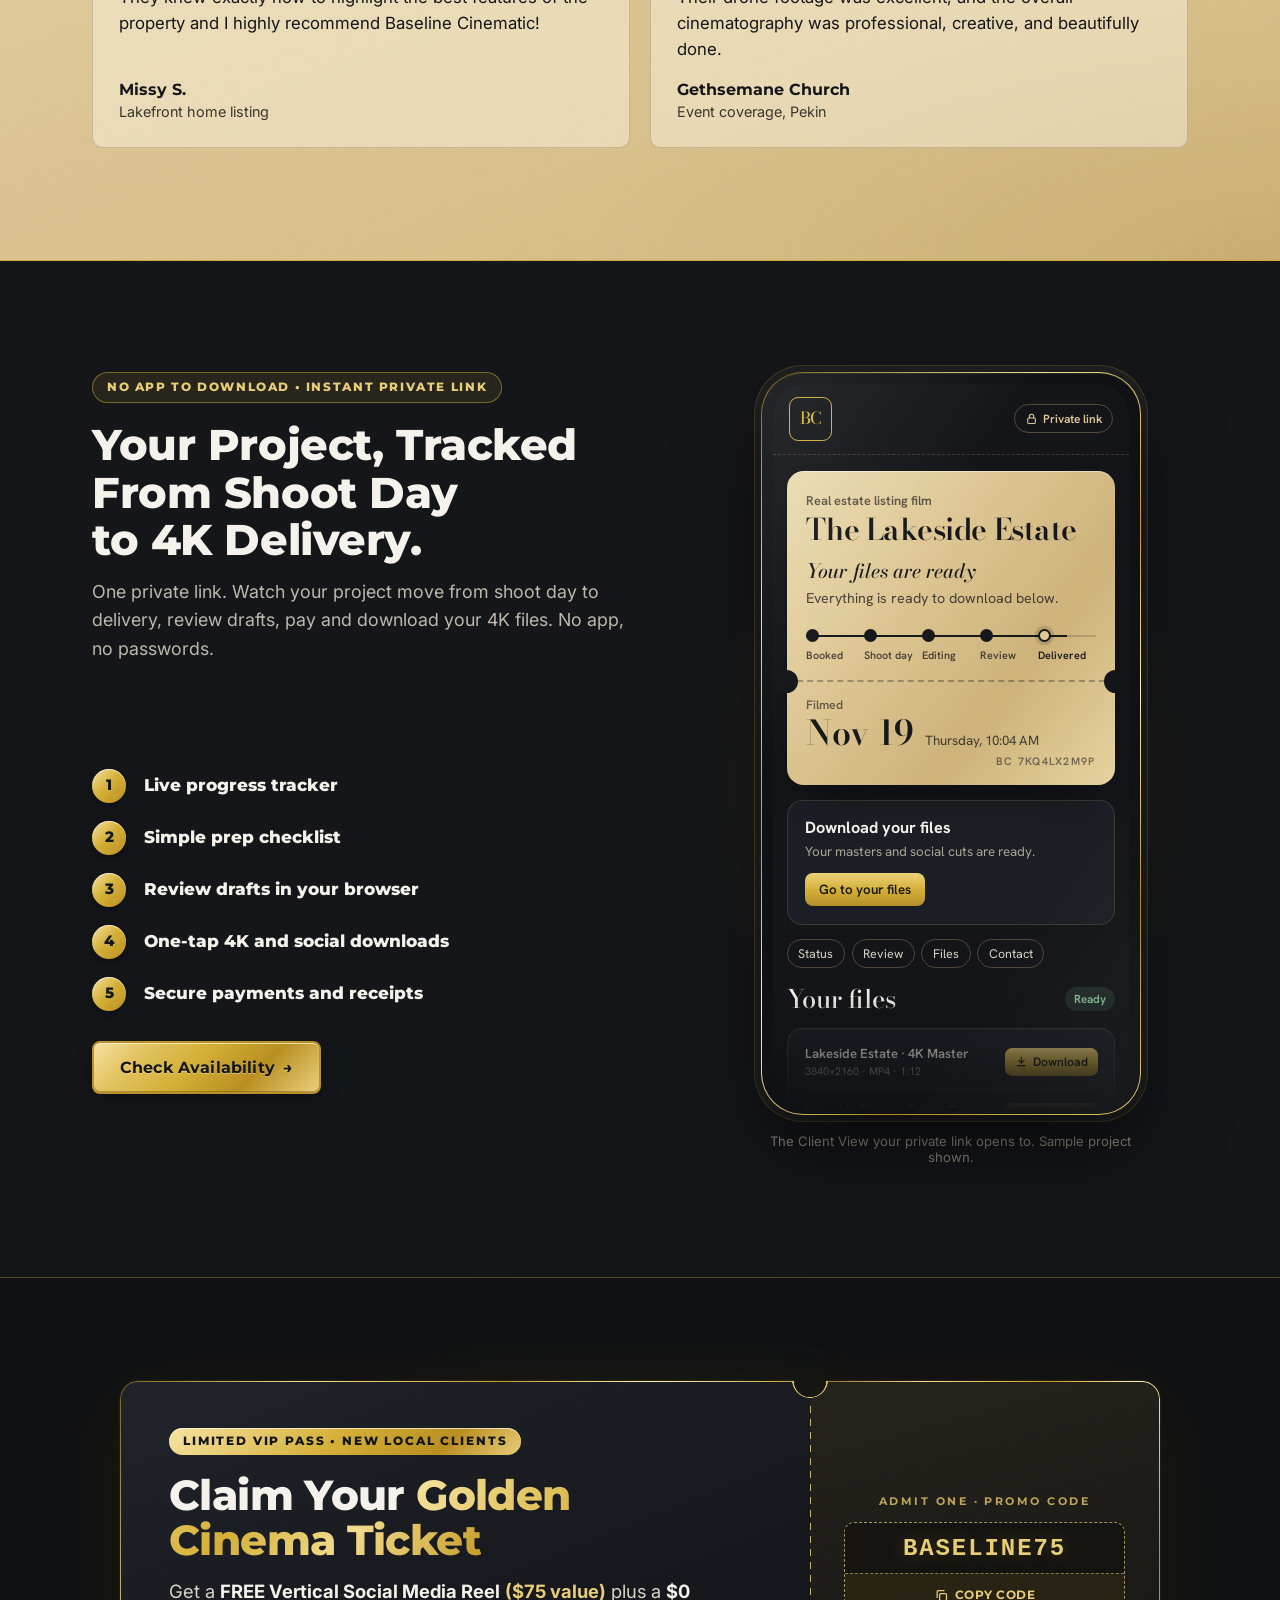
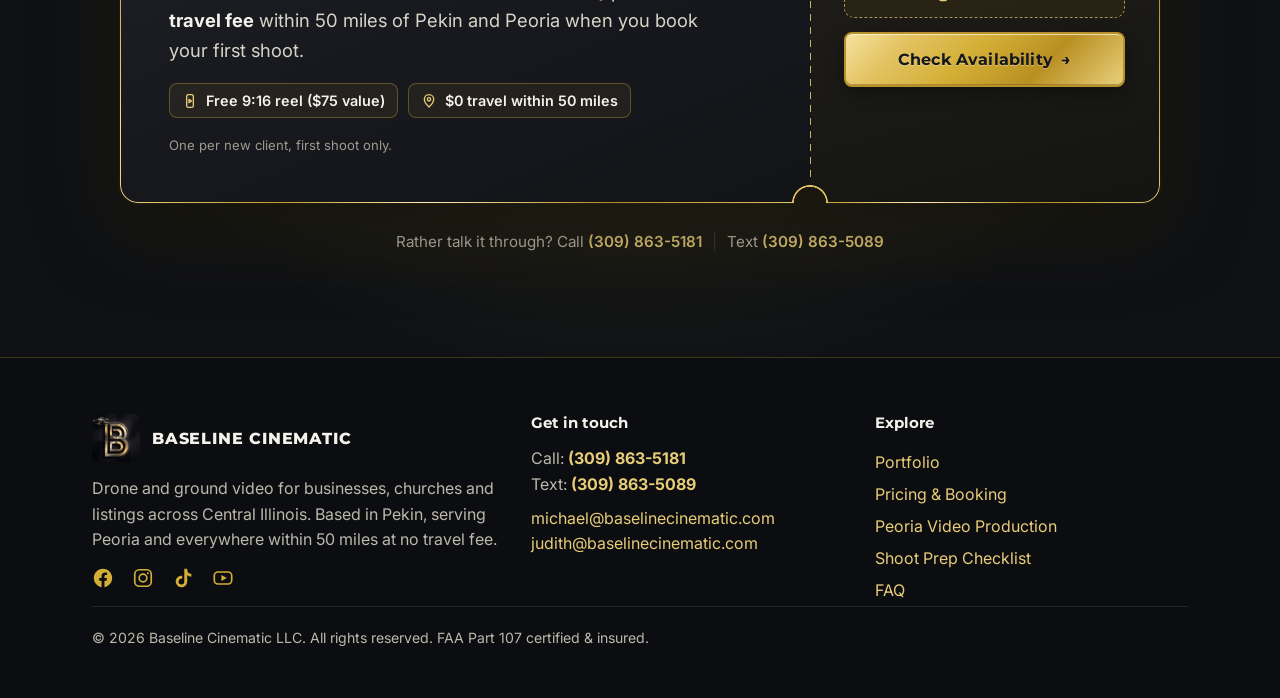
==== commit 1b18e02c: "Homepage: trim copy in How We Help, proof slider, client portal and ticket fine print Co-Authored-By" ====
--- a/index.html
+++ b/index.html
@@ -328,35 +328,26 @@
             <div class="bc-wrap">
                 <hr class="bc-rule">
                 <h2 class="bc-h2">What Changes When Your Community Can See You</h2>
-                <p class="bc-lead">Most local businesses do great work that nobody online ever sees. We change that. Here&rsquo;s what it means for you.</p>
+                <p class="bc-lead">Great work deserves to be seen.</p>
                 <div class="bc-outcomes">
                     <a class="bc-outcome" href="commercial.html">
                         <svg viewBox="0 0 32 32" fill="none" stroke="currentColor" stroke-width="1.8" stroke-linecap="round" stroke-linejoin="round" aria-hidden="true"><path d="M16 4l3.4 7 7.6 1.1-5.5 5.4 1.3 7.6L16 21.5l-6.8 3.6 1.3-7.6L5 12.1l7.6-1.1z"/></svg>
                         <h3>Customers who trust you before they call</h3>
-                        <p>A short film introduces you, your team and your story, so new customers walk in feeling like they already know you.</p>
+                        <p>A short film that introduces you and your team.</p>
                         <span>Commercial &amp; Brand Films</span>
                     </a>
                     <a class="bc-outcome" href="quote.html?service=retainer">
                         <svg viewBox="0 0 32 32" fill="none" stroke="currentColor" stroke-width="1.8" stroke-linecap="round" stroke-linejoin="round" aria-hidden="true"><rect x="9" y="3.5" width="14" height="25" rx="3"/><path d="M14 13l5.5 3-5.5 3z"/></svg>
                         <h3>A page your neighbors actually follow</h3>
-                        <p>Fresh Reels every month, filmed and edited for you, so your page stays active and people in town keep sharing it.</p>
+                        <p>Fresh reels every month, done for you.</p>
                         <span>Monthly Social Media Retainers</span>
                     </a>
                     <a class="bc-outcome" href="real-estate.html">
                         <svg viewBox="0 0 32 32" fill="none" stroke="currentColor" stroke-width="1.8" stroke-linecap="round" stroke-linejoin="round" aria-hidden="true"><path d="M4 15L16 5l12 10"/><path d="M7 13v13h18V13"/><path d="M13 26v-7h6v7"/></svg>
                         <h3>Listings buyers remember</h3>
-                        <p>Aerial and walkthrough tours show the home, the lot and the neighborhood, so your listing is the one people talk about.</p>
+                        <p>Aerial and walkthrough tours that sell the whole neighborhood.</p>
                         <span>Aerial &amp; Property Tours</span>
                     </a>
-                </div>
-                <div class="bc-needs" aria-labelledby="needs-h">
-                    <h3 class="bc-needs-title" id="needs-h">Why local businesses need us</h3>
-                    <ul>
-                        <li><strong>We&rsquo;re from here.</strong><span>We live and work in Pekin. We know the places, the people and what gets shared around Central Illinois.</span></li>
-                        <li><strong>You&rsquo;re busy running a business.</strong><span>Filming, editing and posting every week is a full-time job. We handle all of it, start to finish.</span></li>
-                        <li><strong>We study what works here.</strong><span>Every week we track what people in Pekin and Peoria actually stop on, watch and share, and we build your videos around it. Nothing is guesswork.</span></li>
-                        <li><strong>It already works here.</strong><span>Our videos reach thousands of people across Pekin and Peoria. The numbers are right below.</span></li>
-                    </ul>
                 </div>
             </div>
         </section>
@@ -367,7 +358,7 @@
                 <div class="bc-ba-head">
                     <span class="bc-ba-eyebrow">Proven in Our Community</span>
                     <h2 class="bc-h2" id="brand-reach-h">We Know What Central Illinois Stops to Watch.</h2>
-                    <p class="bc-lead">Same page, same town. Once we built our reels around the local places people love, one Grandview Drive reel reached 24,500 views and was shared 199 times.</p>
+                    <p class="bc-lead">Same page, same town. Built around the places people love.</p>
                 </div>
                 <figure class="bc-ba-card">
                     <div class="bc-ba-stage" data-ba="facebook-reach">
@@ -396,16 +387,6 @@
                         <span class="bc-ba-drag" aria-hidden="true">Drag to compare</span>
                         <input class="bc-ba-range" type="range" min="0" max="100" value="50" aria-label="Compare our Facebook reach before and after: drag or use the arrow keys">
                     </div>
-                    <div class="bc-ba-legend">
-                        <div class="bc-ba-side">
-                            <span class="bc-ba-badge">Standard Clips &bull; ~309 Views</span>
-                            <p>Early scenic footage, posted before we dialed in our scroll-stopping hook and retention pacing.</p>
-                        </div>
-                        <div class="bc-ba-side is-after">
-                            <span class="bc-ba-badge is-gold">High-Retention Edit &bull; 24.5K Views &amp; 199 Shares</span>
-                            <p>Local storytelling with an aerial hook: <strong>24,500 views</strong>, <strong>199 shares</strong> and <strong>496 reactions</strong> on a single reel.</p>
-                        </div>
-                    </div>
                     <figcaption class="bc-ba-source">
                         <span>Numbers from the Baseline Cinematic Facebook page, November 2026.</span>
                         <button type="button" class="bc-ba-open" data-ba-open><svg viewBox="0 0 24 24" fill="none" stroke="currentColor" stroke-width="2" stroke-linecap="round" stroke-linejoin="round" aria-hidden="true"><rect x="3" y="4" width="18" height="16" rx="2"/><path d="M3 15l5-5 4 4 3-3 6 6"/><circle cx="15.5" cy="8.5" r="1.5"/></svg>View the original screenshots</button>
@@ -452,7 +433,7 @@
                 <div class="bc-portal-head">
                     <span class="bc-portal-badge">No App to Download &bull; Instant Private Link</span>
                     <h2 class="bc-h2" id="client-portal-h">Your Project, Tracked From Shoot Day to 4K Delivery.</h2>
-                    <p class="bc-lead">No passwords, no app store downloads, and no chasing updates. We send you one private link where you can watch your project move from Booked to Delivered, check off prep items, review drafts, pay securely, and download your 4K files in one tap.</p>
+                    <p class="bc-lead">One private link. Watch your project move from shoot day to delivery, review drafts, pay and download your 4K files. No app, no passwords.</p>
                 </div>
 
                 <figure class="bc-portal-phone">
@@ -511,11 +492,11 @@
 
                 <div class="bc-portal-copy">
                     <ol class="bc-portal-list">
-                        <li><strong>Live Golden Ticket Progress Tracker</strong><span>Watch your project move step by step in real time across Booked &rarr; Shoot Day &rarr; Editing &rarr; Review &rarr; Delivered, with your shoot date and project code.</span></li>
-                        <li><strong>Interactive Prep Checklist &amp; Text Alerts</strong><span>Check off simple shoot-prep items right inside your dashboard and get an automatic text the moment your first cut is uploaded.</span></li>
-                        <li><strong>In-Browser Cut Review &amp; Revisions</strong><span>Watch your draft right from your link and tell us if you love it or want tweaks before we lock the final edit.</span></li>
-                        <li><strong>One-Tap 4K Master &amp; Social Cut Downloads</strong><span>Download your full-resolution 3840&times;2160 4K masters and 1080p social cuts one at a time or hit <b>Download All</b>, then use <b>Copy Share Link</b> to send files straight to your co-listing agent, seller or marketing team.</span></li>
-                        <li><strong>Secure Payments &amp; Full Receipt Records</strong><span>Pay your invoice securely inside your project link to unlock your final files, and keep clean payment records for your business.</span></li>
+                        <li><strong>Live progress tracker</strong></li>
+                        <li><strong>Simple prep checklist</strong></li>
+                        <li><strong>Review drafts in your browser</strong></li>
+                        <li><strong>One-tap 4K and social downloads</strong></li>
+                        <li><strong>Secure payments and receipts</strong></li>
                     </ol>
                     <a class="bc-btn bc-btn-quote" href="quote.html">Check Availability <span class="bc-arrow" aria-hidden="true">&rarr;</span></a>
                 </div>
@@ -536,7 +517,7 @@
                         <li><svg viewBox="0 0 24 24" fill="none" stroke="currentColor" stroke-width="2" stroke-linecap="round" stroke-linejoin="round" aria-hidden="true"><rect x="7" y="2.5" width="10" height="19" rx="2.5"/><path d="M10.5 9.5l4 2.5-4 2.5z"/></svg>Free 9:16 reel ($75 value)</li>
                         <li><svg viewBox="0 0 24 24" fill="none" stroke="currentColor" stroke-width="2" stroke-linecap="round" stroke-linejoin="round" aria-hidden="true"><path d="M12 21s-7-6.2-7-11.5a7 7 0 0 1 14 0C19 14.8 12 21 12 21z"/><circle cx="12" cy="9.5" r="2.5"/></svg>$0 travel within 50 miles</li>
                     </ul>
-                    <p class="bc-ticket-fine">One per new client, on your first booked shoot. Verified upon booking confirmation.</p>
+                    <p class="bc-ticket-fine">One per new client, first shoot only.</p>
                 </div>
                 <div class="bc-ticket-stub">
                     <span class="bc-ticket-admit">Admit One &middot; Promo Code</span>
